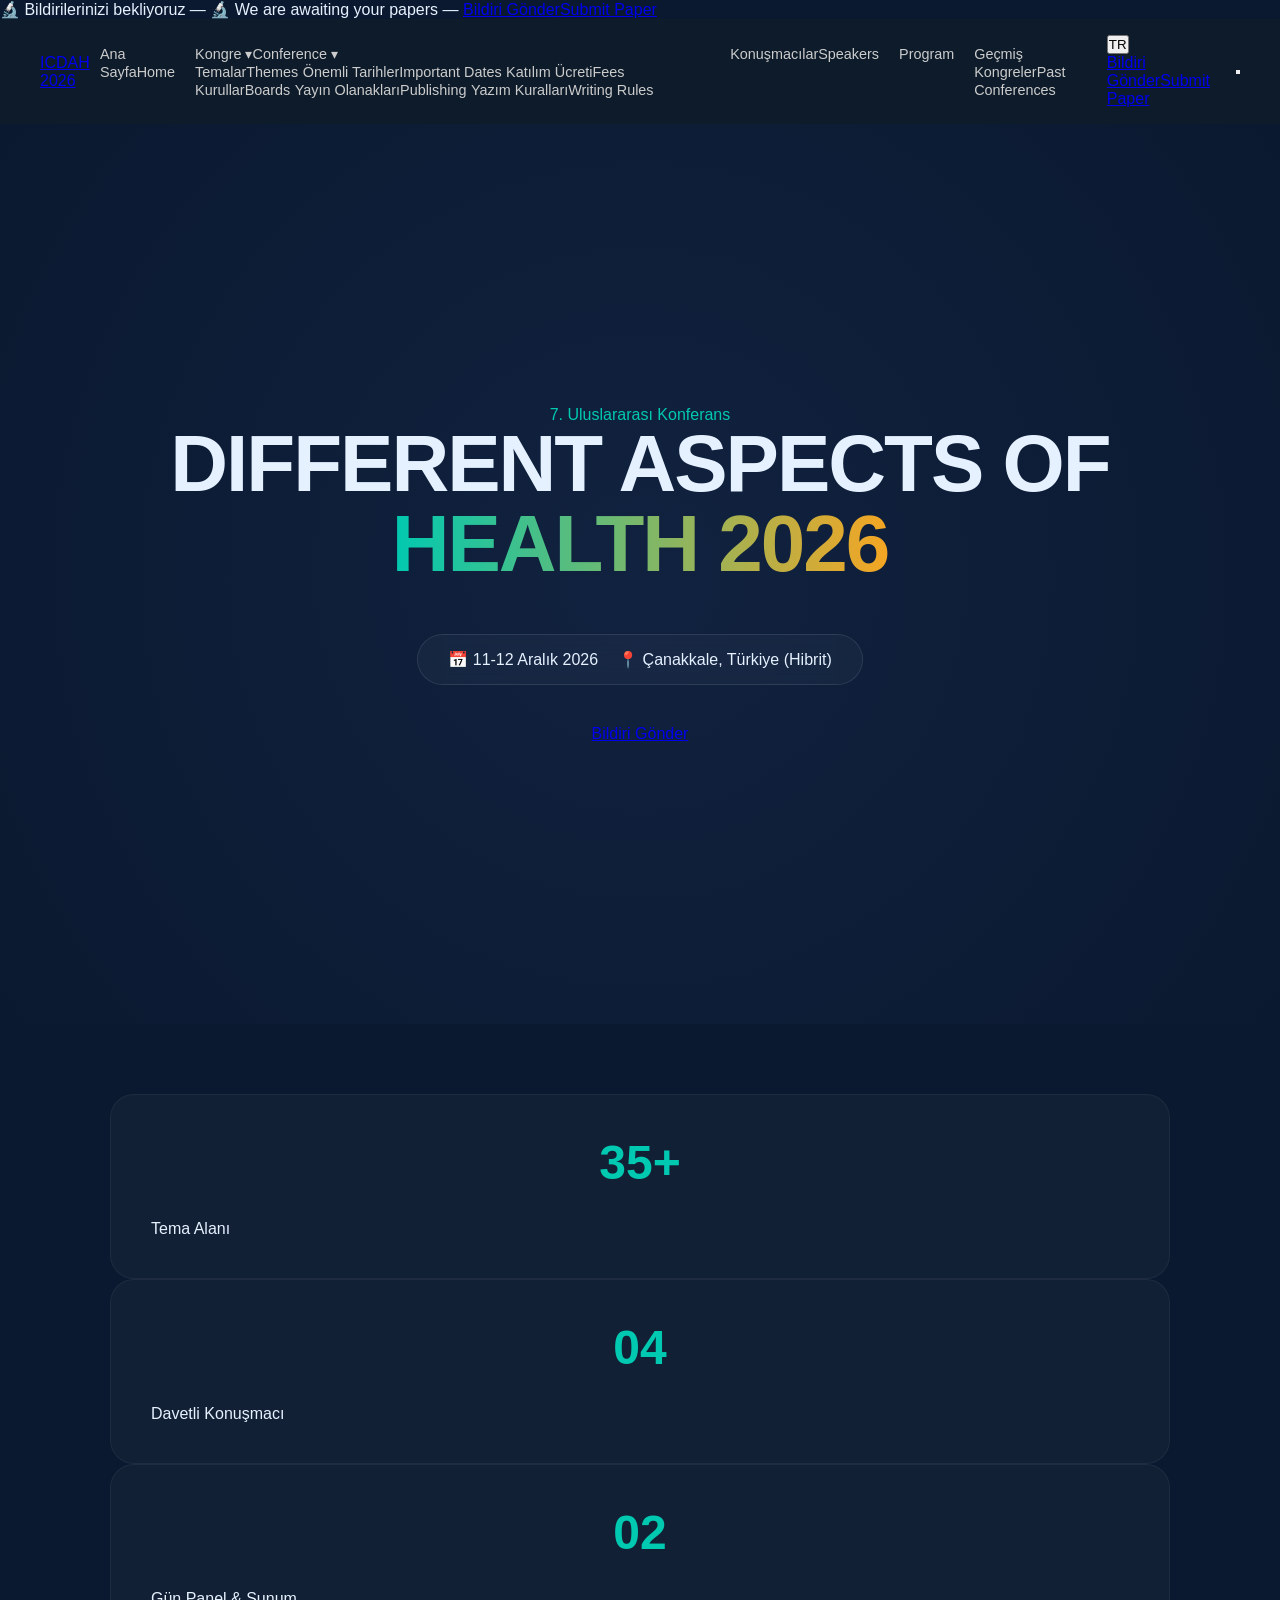
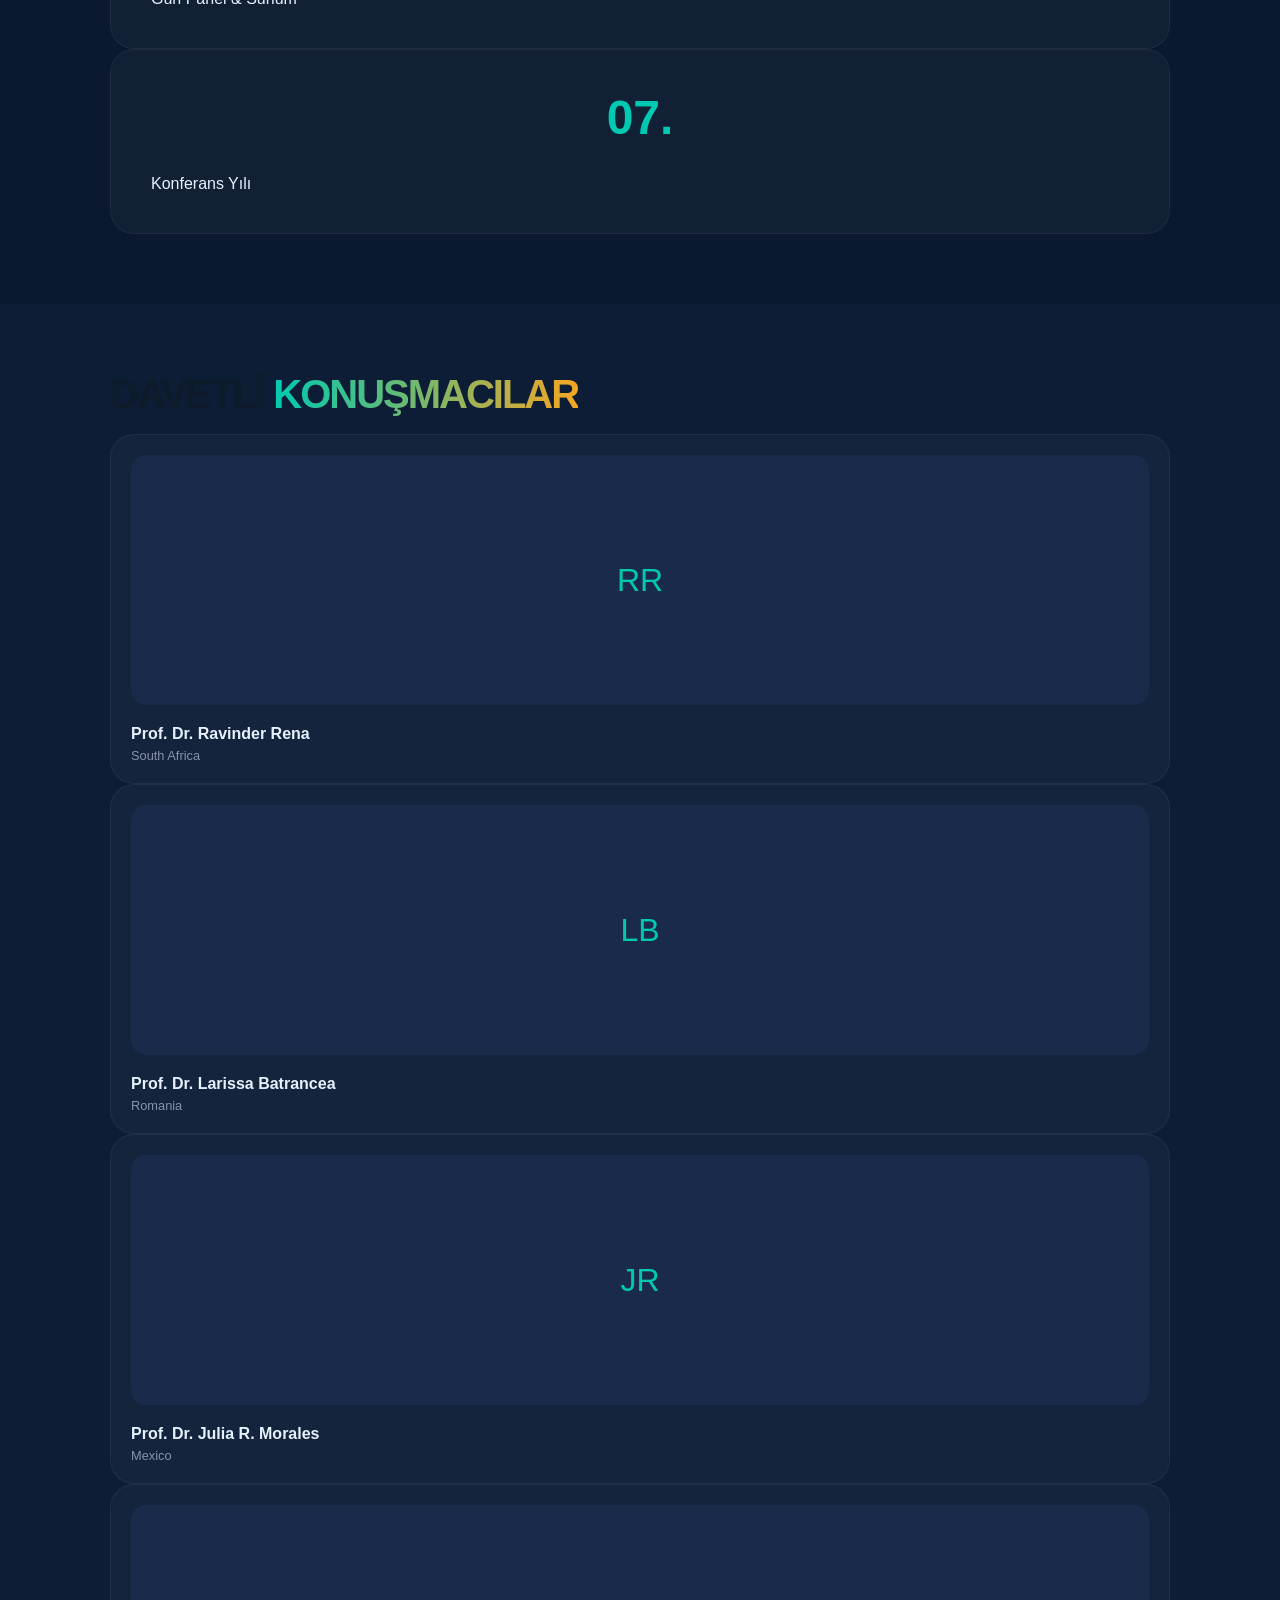
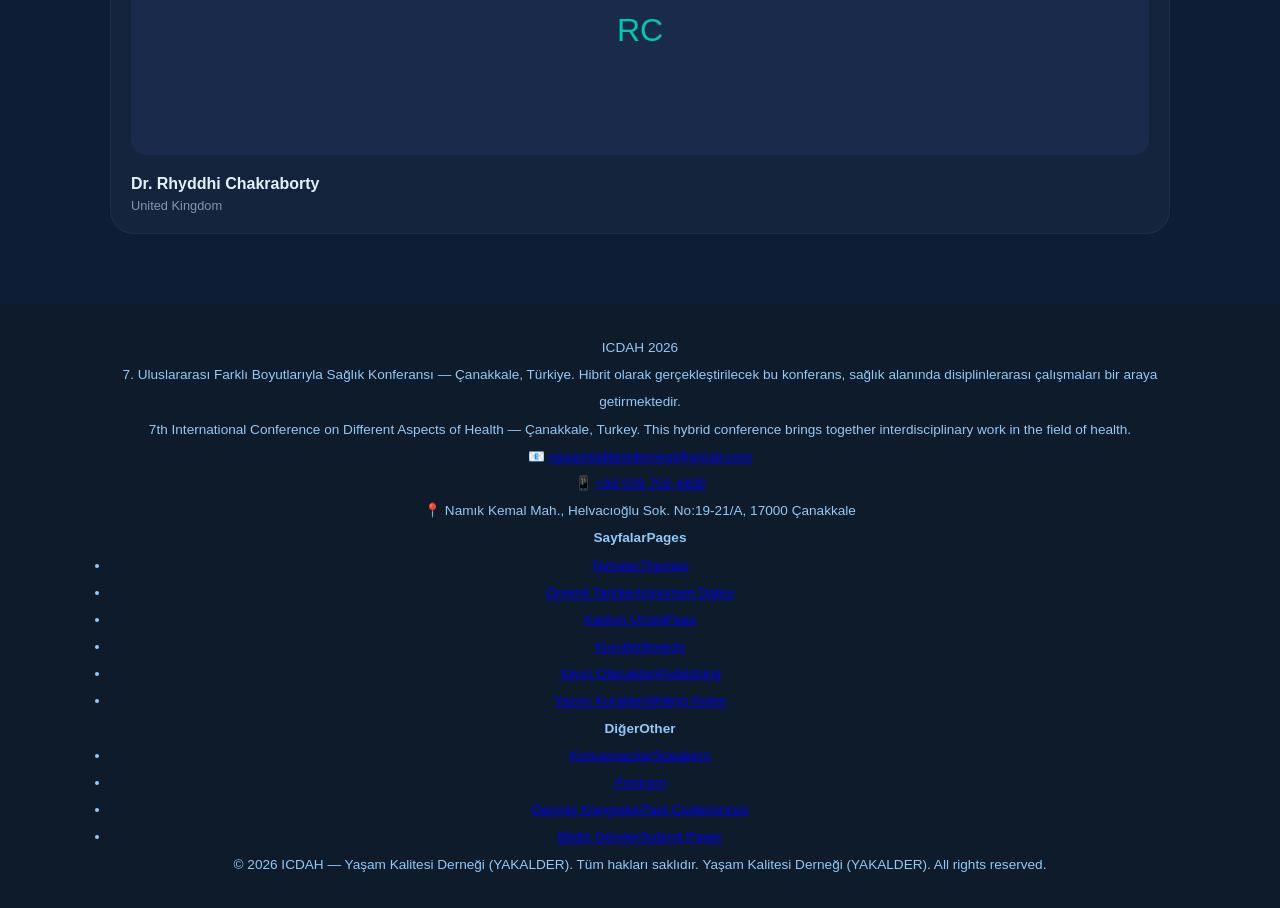
==== index.html @ d2abd329 "Update index.html" ====
<!DOCTYPE html>
<html lang="tr">
<head>
  <meta charset="UTF-8">
  <meta name="viewport" content="width=device-width, initial-scale=1.0">
  <title>ICDAH 2026 — 7. Uluslararası Farklı Boyutlarıyla Sağlık Konferansı</title>
  
  <link rel="stylesheet" href="css/style.css">
  
  <style>
    /* ICED26 Temasından Esinlenen Özel Stillendirme */
    :root {
      --iced-navy: #0a192f;
      --iced-accent: #00c9b1;
      --iced-glass: rgba(255, 255, 255, 0.03);
    }

    body {
      background-color: var(--iced-navy);
      color: #e6f1ff;
      font-family: 'Syne', sans-serif;
    }

    /* Hero Bölümü: ICED26 Tarzı Büyük Başlıklar */
    .hero-iced {
      height: 100vh;
      display: flex;
      align-items: center;
      justify-content: center;
      background: radial-gradient(circle at 50% 50%, #112240 0%, #0a192f 100%);
      position: relative;
      overflow: hidden;
    }

    .hero-iced::after {
      content: '';
      position: absolute;
      width: 200%;
      height: 200%;
      background: url('https://www.transparenttextures.com/patterns/carbon-fibre.png');
      opacity: 0.05;
    }

    .hero-content {
      z-index: 10;
      text-align: center;
      max-width: 1000px;
      padding: 0 20px;
    }

    .main-title {
      font-size: clamp(2.5rem, 8vw, 5rem);
      font-weight: 800;
      line-height: 1;
      text-transform: uppercase;
      margin-bottom: 20px;
      letter-spacing: -2px;
    }

    .highlight-text {
      background: linear-gradient(90deg, #00c9b1, #f5a623);
      -webkit-background-clip: text;
      -webkit-text-fill-color: transparent;
    }

    /* Tarih ve Yer Kartı */
    .info-strip {
      display: inline-flex;
      background: var(--iced-glass);
      backdrop-filter: blur(10px);
      border: 1px solid rgba(255,255,255,0.1);
      padding: 15px 30px;
      border-radius: 100px;
      gap: 20px;
      margin-top: 30px;
    }

    /* Dil Seçenekleri için Görünürlük Kontrolü */
    [data-lang] { display: none; }
    html[lang="tr"] [data-lang="tr"] { display: block; }
    html[lang="en"] [data-lang="en"] { display: block; }
    html[lang="tr"] span[data-lang="tr"] { display: inline; }
    html[lang="en"] span[data-lang="en"] { display: inline; }

    /* Kartlar: ICED26 Modern Grid */
    .feature-card {
      background: var(--iced-glass);
      border: 1px solid rgba(255,255,255,0.05);
      padding: 40px;
      border-radius: 24px;
      transition: all 0.3s ease;
    }

    .feature-card:hover {
      background: rgba(255,255,255,0.07);
      transform: translateY(-5px);
      border-color: var(--iced-accent);
    }
  </style>
</head>
<body lang="tr">

<div id="navbar-placeholder"></div>

<section class="hero-iced">
  <div class="hero-content animate-on-scroll">
    <div class="slide-badge" style="color: var(--iced-accent); border-color: var(--iced-accent);">
      <span data-lang="tr">7. Uluslararası Konferans</span>
      <span data-lang="en">7th International Conference</span>
    </div>
    
    <h1 class="main-title">
      <span data-lang="tr">DIFFERENT ASPECTS OF <br><span class="highlight-text">HEALTH 2026</span></span>
      <span data-lang="en">DIFFERENT ASPECTS OF <br><span class="highlight-text">HEALTH 2026</span></span>
    </h1>

    <div class="info-strip">
      <div class="info-item">📅 <span data-lang="tr">11-12 Aralık 2026</span><span data-lang="en">11-12 Dec 2026</span></div>
      <div class="info-item">📍 <span data-lang="tr">Çanakkale, Türkiye (Hibrit)</span><span data-lang="en">Çanakkale, Turkey (Hybrid)</span></div>
    </div>

    <div class="hero-btns" style="margin-top: 40px;">
      <a href="https://holivent.com/icdah2026" class="btn-primary" style="padding: 18px 45px; border-radius: 10px;">
        <span data-lang="tr">Bildiri Gönder</span><span data-lang="en">Submit Abstract</span>
      </a>
    </div>
  </div>
</section>

<section class="section">
  <div class="container grid-4 gap-20">
    <div class="feature-card text-center">
      <h2 style="color: var(--iced-accent); font-size: 3rem;">35+</h2>
      <p data-lang="tr">Tema Alanı</p><p data-lang="en">Theme Areas</p>
    </div>
    <div class="feature-card text-center">
      <h2 style="color: var(--iced-accent); font-size: 3rem;">04</h2>
      <p data-lang="tr">Davetli Konuşmacı</p><p data-lang="en">Keynote Speakers</p>
    </div>
    <div class="feature-card text-center">
      <h2 style="color: var(--iced-accent); font-size: 3rem;">02</h2>
      <p data-lang="tr">Gün Panel & Sunum</p><p data-lang="en">Days of Sessions</p>
    </div>
    <div class="feature-card text-center">
      <h2 style="color: var(--iced-accent); font-size: 3rem;">07.</h2>
      <p data-lang="tr">Konferans Yılı</p><p data-lang="en">Edition</p>
    </div>
  </div>
</section>

<section class="section" style="background: #0d1d36;">
  <div class="container">
    <div class="section-header">
      <h2 class="main-title" style="font-size: 2.5rem; text-align: left;">
        <span data-lang="tr">DAVETLİ <span class="highlight-text">KONUŞMACILAR</span></span>
        <span data-lang="en">KEYNOTE <span class="highlight-text">SPEAKERS</span></span>
      </h2>
    </div>
    
    <div class="grid-4 gap-24 mt-32">
      <div class="feature-card" style="padding: 20px; text-align: left;">
        <div style="width: 100%; height: 250px; background: #1a2a4a; border-radius: 15px; margin-bottom: 20px; display: flex; align-items: center; justify-content: center; font-size: 2rem; color: var(--iced-accent);">RR</div>
        <h4 style="margin-bottom: 5px;">Prof. Dr. Ravinder Rena</h4>
        <p style="font-size: 0.8rem; color: #8892b0;">South Africa</p>
      </div>
      <div class="feature-card" style="padding: 20px; text-align: left;">
        <div style="width: 100%; height: 250px; background: #1a2a4a; border-radius: 15px; margin-bottom: 20px; display: flex; align-items: center; justify-content: center; font-size: 2rem; color: var(--iced-accent);">LB</div>
        <h4 style="margin-bottom: 5px;">Prof. Dr. Larissa Batrancea</h4>
        <p style="font-size: 0.8rem; color: #8892b0;">Romania</p>
      </div>
      <div class="feature-card" style="padding: 20px; text-align: left;">
        <div style="width: 100%; height: 250px; background: #1a2a4a; border-radius: 15px; margin-bottom: 20px; display: flex; align-items: center; justify-content: center; font-size: 2rem; color: var(--iced-accent);">JR</div>
        <h4 style="margin-bottom: 5px;">Prof. Dr. Julia R. Morales</h4>
        <p style="font-size: 0.8rem; color: #8892b0;">Mexico</p>
      </div>
      <div class="feature-card" style="padding: 20px; text-align: left;">
        <div style="width: 100%; height: 250px; background: #1a2a4a; border-radius: 15px; margin-bottom: 20px; display: flex; align-items: center; justify-content: center; font-size: 2rem; color: var(--iced-accent);">RC</div>
        <h4 style="margin-bottom: 5px;">Dr. Rhyddhi Chakraborty</h4>
        <p style="font-size: 0.8rem; color: #8892b0;">United Kingdom</p>
      </div>
    </div>
  </div>
</section>

<div id="footer-placeholder"></div>

<script src="js/layout.js"></script>
<script src="js/main.js"></script>
<script>
  // Dil yönetimi için basit tetikleyici
  document.querySelectorAll('.lang-toggle button').forEach(btn => {
    btn.addEventListener('click', () => {
      document.body.setAttribute('lang', btn.getAttribute('data-lang'));
    });
  });
</script>

</body>
</html>
---- css/style.css ----
* { margin: 0; padding: 0; box-sizing: border-box; }
body { font-family: 'Segoe UI', sans-serif; color: #1a1a2e; }

/* NAVBAR */
.navbar {
  display: flex; align-items: center; justify-content: space-between;
  padding: 16px 40px; background: #0d1b2a; position: sticky; top: 0; z-index: 100;
}
.logo { color: #fff; font-size: 1.4rem; font-weight: 700; }
.logo span { color: #4fc3f7; }
.nav-links { list-style: none; display: flex; gap: 20px; }
.nav-links a { color: #ccc; text-decoration: none; font-size: 0.9rem; }
.nav-links a:hover { color: #4fc3f7; }
.btn-submit {
  background: #4fc3f7; color: #0d1b2a; padding: 8px 18px;
  border-radius: 20px; text-decoration: none; font-weight: 600; font-size: 0.85rem;
}

/* HERO */
.hero {
  background: linear-gradient(135deg, #0d1b2a 0%, #1a3a5c 50%, #0d4a6e 100%);
  color: white; padding: 100px 40px; text-align: center;
}
.badge {
  display: inline-block; background: rgba(79,195,247,0.2);
  border: 1px solid #4fc3f7; color: #4fc3f7;
  padding: 6px 16px; border-radius: 20px; font-size: 0.85rem; margin-bottom: 20px;
}
.hero h1 { font-size: 2.5rem; margin-bottom: 10px; line-height: 1.3; }
.hero h1 span { color: #4fc3f7; }
.hero h2 { font-size: 1.2rem; color: #90caf9; margin-bottom: 20px; font-weight: 400; }
.hero .date { color: #b0bec5; margin-bottom: 30px; }
.btn-hero {
  background: #4fc3f7; color: #0d1b2a; padding: 14px 32px;
  border-radius: 30px; text-decoration: none; font-weight: 700; font-size: 1rem;
}
.btn-hero:hover { background: #81d4fa; }

/* SECTIONS */
.container { max-width: 1100px; margin: 0 auto; padding: 0 20px; }
section { padding: 70px 40px; }
section h2 { font-size: 1.8rem; margin-bottom: 30px; text-align: center; color: #0d1b2a; }

.about { background: #f5f9ff; }
.about p { max-width: 800px; margin: 0 auto; line-height: 1.8; color: #444; text-align: center; }

/* TARİHLER */
.dates { background: #fff; }
.dates-grid { display: grid; grid-template-columns: repeat(auto-fit, minmax(200px, 1fr)); gap: 20px; }
.date-card {
  background: linear-gradient(135deg, #0d1b2a, #1a3a5c);
  color: white; padding: 30px 20px; border-radius: 12px; text-align: center;
}
.date-card .icon { font-size: 2rem; }
.date-card p { font-size: 0.85rem; color: #90caf9; margin: 10px 0 5px; }
.date-card strong { font-size: 1.1rem; }

/* KONUŞMACILAR */
.speakers { background: #f0f7ff; }
.speakers-grid { display: grid; grid-template-columns: repeat(auto-fit, minmax(220px, 1fr)); gap: 24px; }
.speaker-card {
  background: white; padding: 30px 20px; border-radius: 12px;
  text-align: center; box-shadow: 0 4px 16px rgba(0,0,0,0.08);
}
.speaker-avatar {
  width: 70px; height: 70px; border-radius: 50%;
  background: linear-gradient(135deg, #1a3a5c, #4fc3f7);
  color: white; font-size: 1.3rem; font-weight: 700;
  display: flex; align-items: center; justify-content: center; margin: 0 auto 16px;
}
.speaker-card h3 { font-size: 1rem; color: #0d1b2a; margin-bottom: 8px; }
.speaker-card p { font-size: 0.8rem; color: #666; }

/* FOOTER */
footer {
  background: #0d1b2a; color: #90caf9; text-align: center;
  padding: 30px 20px; font-size: 0.85rem; line-height: 2;
}
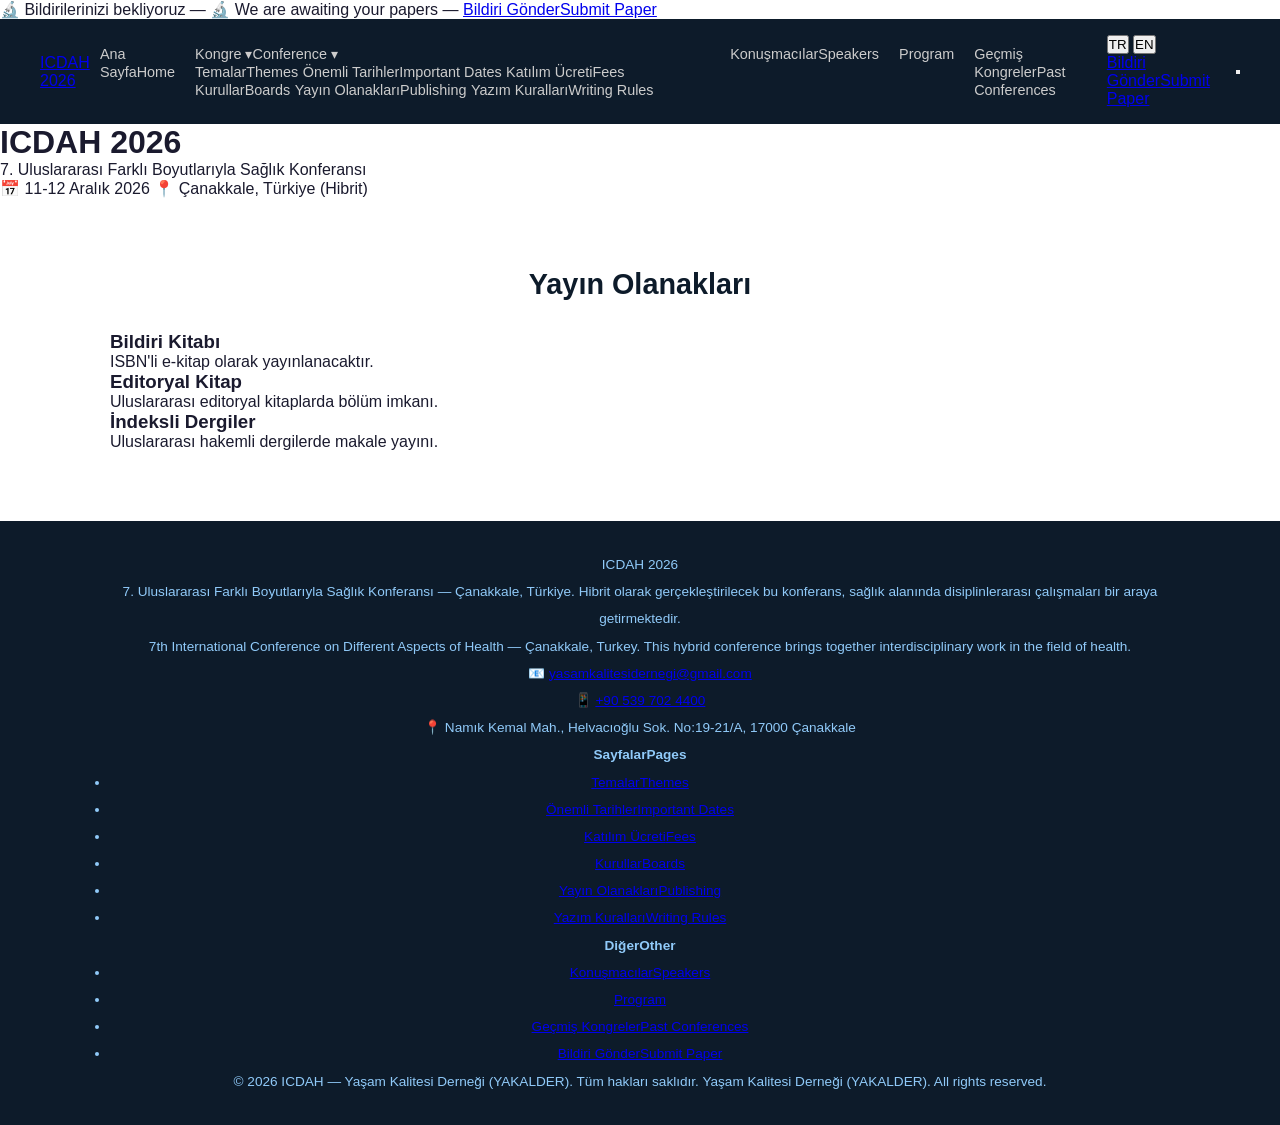
==== commit ed71cd8a: "Update index.html" ====
--- a/index.html
+++ b/index.html
@@ -1,199 +1,44 @@
 <!DOCTYPE html>
 <html lang="tr">
 <head>
-  <meta charset="UTF-8">
-  <meta name="viewport" content="width=device-width, initial-scale=1.0">
-  <title>ICDAH 2026 — 7. Uluslararası Farklı Boyutlarıyla Sağlık Konferansı</title>
-  
-  <link rel="stylesheet" href="css/style.css">
-  
-  <style>
-    /* ICED26 Temasından Esinlenen Özel Stillendirme */
-    :root {
-      --iced-navy: #0a192f;
-      --iced-accent: #00c9b1;
-      --iced-glass: rgba(255, 255, 255, 0.03);
-    }
+    <meta charset="UTF-8">
+    <title>ICDAH 2026 — Uluslararası Farklı Boyutlarıyla Sağlık Konferansı</title>
+    <link rel="stylesheet" href="css/style.css">
+</head>
+<body>
+    <div id="navbar-placeholder"></div>
 
-    body {
-      background-color: var(--iced-navy);
-      color: #e6f1ff;
-      font-family: 'Syne', sans-serif;
-    }
+    <header class="page-hero">
+        <h1>ICDAH 2026</h1>
+        <p class="sub">7. Uluslararası Farklı Boyutlarıyla Sağlık Konferansı</p>
+        <div class="info-strip">
+            <span>📅 11-12 Aralık 2026</span>
+            <span>📍 Çanakkale, Türkiye (Hibrit)</span>
+        </div>
+    </header>
 
-    /* Hero Bölümü: ICED26 Tarzı Büyük Başlıklar */
-    .hero-iced {
-      height: 100vh;
-      display: flex;
-      align-items: center;
-      justify-content: center;
-      background: radial-gradient(circle at 50% 50%, #112240 0%, #0a192f 100%);
-      position: relative;
-      overflow: hidden;
-    }
+    <section class="section">
+        <div class="container">
+            <h2>Yayın Olanakları</h2>
+            <div class="pub-grid">
+                <div class="pub-card">
+                    <h3>Bildiri Kitabı</h3>
+                    <p>ISBN'li e-kitap olarak yayınlanacaktır.</p>
+                </div>
+                <div class="pub-card">
+                    <h3>Editoryal Kitap</h3>
+                    <p>Uluslararası editoryal kitaplarda bölüm imkanı.</p>
+                </div>
+                <div class="pub-card">
+                    <h3>İndeksli Dergiler</h3>
+                    <p>Uluslararası hakemli dergilerde makale yayını.</p>
+                </div>
+            </div>
+        </div>
+    </section>
 
-    .hero-iced::after {
-      content: '';
-      position: absolute;
-      width: 200%;
-      height: 200%;
-      background: url('https://www.transparenttextures.com/patterns/carbon-fibre.png');
-      opacity: 0.05;
-    }
-
-    .hero-content {
-      z-index: 10;
-      text-align: center;
-      max-width: 1000px;
-      padding: 0 20px;
-    }
-
-    .main-title {
-      font-size: clamp(2.5rem, 8vw, 5rem);
-      font-weight: 800;
-      line-height: 1;
-      text-transform: uppercase;
-      margin-bottom: 20px;
-      letter-spacing: -2px;
-    }
-
-    .highlight-text {
-      background: linear-gradient(90deg, #00c9b1, #f5a623);
-      -webkit-background-clip: text;
-      -webkit-text-fill-color: transparent;
-    }
-
-    /* Tarih ve Yer Kartı */
-    .info-strip {
-      display: inline-flex;
-      background: var(--iced-glass);
-      backdrop-filter: blur(10px);
-      border: 1px solid rgba(255,255,255,0.1);
-      padding: 15px 30px;
-      border-radius: 100px;
-      gap: 20px;
-      margin-top: 30px;
-    }
-
-    /* Dil Seçenekleri için Görünürlük Kontrolü */
-    [data-lang] { display: none; }
-    html[lang="tr"] [data-lang="tr"] { display: block; }
-    html[lang="en"] [data-lang="en"] { display: block; }
-    html[lang="tr"] span[data-lang="tr"] { display: inline; }
-    html[lang="en"] span[data-lang="en"] { display: inline; }
-
-    /* Kartlar: ICED26 Modern Grid */
-    .feature-card {
-      background: var(--iced-glass);
-      border: 1px solid rgba(255,255,255,0.05);
-      padding: 40px;
-      border-radius: 24px;
-      transition: all 0.3s ease;
-    }
-
-    .feature-card:hover {
-      background: rgba(255,255,255,0.07);
-      transform: translateY(-5px);
-      border-color: var(--iced-accent);
-    }
-  </style>
-</head>
-<body lang="tr">
-
-<div id="navbar-placeholder"></div>
-
-<section class="hero-iced">
-  <div class="hero-content animate-on-scroll">
-    <div class="slide-badge" style="color: var(--iced-accent); border-color: var(--iced-accent);">
-      <span data-lang="tr">7. Uluslararası Konferans</span>
-      <span data-lang="en">7th International Conference</span>
-    </div>
-    
-    <h1 class="main-title">
-      <span data-lang="tr">DIFFERENT ASPECTS OF <br><span class="highlight-text">HEALTH 2026</span></span>
-      <span data-lang="en">DIFFERENT ASPECTS OF <br><span class="highlight-text">HEALTH 2026</span></span>
-    </h1>
-
-    <div class="info-strip">
-      <div class="info-item">📅 <span data-lang="tr">11-12 Aralık 2026</span><span data-lang="en">11-12 Dec 2026</span></div>
-      <div class="info-item">📍 <span data-lang="tr">Çanakkale, Türkiye (Hibrit)</span><span data-lang="en">Çanakkale, Turkey (Hybrid)</span></div>
-    </div>
-
-    <div class="hero-btns" style="margin-top: 40px;">
-      <a href="https://holivent.com/icdah2026" class="btn-primary" style="padding: 18px 45px; border-radius: 10px;">
-        <span data-lang="tr">Bildiri Gönder</span><span data-lang="en">Submit Abstract</span>
-      </a>
-    </div>
-  </div>
-</section>
-
-<section class="section">
-  <div class="container grid-4 gap-20">
-    <div class="feature-card text-center">
-      <h2 style="color: var(--iced-accent); font-size: 3rem;">35+</h2>
-      <p data-lang="tr">Tema Alanı</p><p data-lang="en">Theme Areas</p>
-    </div>
-    <div class="feature-card text-center">
-      <h2 style="color: var(--iced-accent); font-size: 3rem;">04</h2>
-      <p data-lang="tr">Davetli Konuşmacı</p><p data-lang="en">Keynote Speakers</p>
-    </div>
-    <div class="feature-card text-center">
-      <h2 style="color: var(--iced-accent); font-size: 3rem;">02</h2>
-      <p data-lang="tr">Gün Panel & Sunum</p><p data-lang="en">Days of Sessions</p>
-    </div>
-    <div class="feature-card text-center">
-      <h2 style="color: var(--iced-accent); font-size: 3rem;">07.</h2>
-      <p data-lang="tr">Konferans Yılı</p><p data-lang="en">Edition</p>
-    </div>
-  </div>
-</section>
-
-<section class="section" style="background: #0d1d36;">
-  <div class="container">
-    <div class="section-header">
-      <h2 class="main-title" style="font-size: 2.5rem; text-align: left;">
-        <span data-lang="tr">DAVETLİ <span class="highlight-text">KONUŞMACILAR</span></span>
-        <span data-lang="en">KEYNOTE <span class="highlight-text">SPEAKERS</span></span>
-      </h2>
-    </div>
-    
-    <div class="grid-4 gap-24 mt-32">
-      <div class="feature-card" style="padding: 20px; text-align: left;">
-        <div style="width: 100%; height: 250px; background: #1a2a4a; border-radius: 15px; margin-bottom: 20px; display: flex; align-items: center; justify-content: center; font-size: 2rem; color: var(--iced-accent);">RR</div>
-        <h4 style="margin-bottom: 5px;">Prof. Dr. Ravinder Rena</h4>
-        <p style="font-size: 0.8rem; color: #8892b0;">South Africa</p>
-      </div>
-      <div class="feature-card" style="padding: 20px; text-align: left;">
-        <div style="width: 100%; height: 250px; background: #1a2a4a; border-radius: 15px; margin-bottom: 20px; display: flex; align-items: center; justify-content: center; font-size: 2rem; color: var(--iced-accent);">LB</div>
-        <h4 style="margin-bottom: 5px;">Prof. Dr. Larissa Batrancea</h4>
-        <p style="font-size: 0.8rem; color: #8892b0;">Romania</p>
-      </div>
-      <div class="feature-card" style="padding: 20px; text-align: left;">
-        <div style="width: 100%; height: 250px; background: #1a2a4a; border-radius: 15px; margin-bottom: 20px; display: flex; align-items: center; justify-content: center; font-size: 2rem; color: var(--iced-accent);">JR</div>
-        <h4 style="margin-bottom: 5px;">Prof. Dr. Julia R. Morales</h4>
-        <p style="font-size: 0.8rem; color: #8892b0;">Mexico</p>
-      </div>
-      <div class="feature-card" style="padding: 20px; text-align: left;">
-        <div style="width: 100%; height: 250px; background: #1a2a4a; border-radius: 15px; margin-bottom: 20px; display: flex; align-items: center; justify-content: center; font-size: 2rem; color: var(--iced-accent);">RC</div>
-        <h4 style="margin-bottom: 5px;">Dr. Rhyddhi Chakraborty</h4>
-        <p style="font-size: 0.8rem; color: #8892b0;">United Kingdom</p>
-      </div>
-    </div>
-  </div>
-</section>
-
-<div id="footer-placeholder"></div>
-
-<script src="js/layout.js"></script>
-<script src="js/main.js"></script>
-<script>
-  // Dil yönetimi için basit tetikleyici
-  document.querySelectorAll('.lang-toggle button').forEach(btn => {
-    btn.addEventListener('click', () => {
-      document.body.setAttribute('lang', btn.getAttribute('data-lang'));
-    });
-  });
-</script>
-
+    <div id="footer-placeholder"></div>
+    <script src="js/layout.js"></script>
+    <script src="js/main.js"></script>
 </body>
 </html>
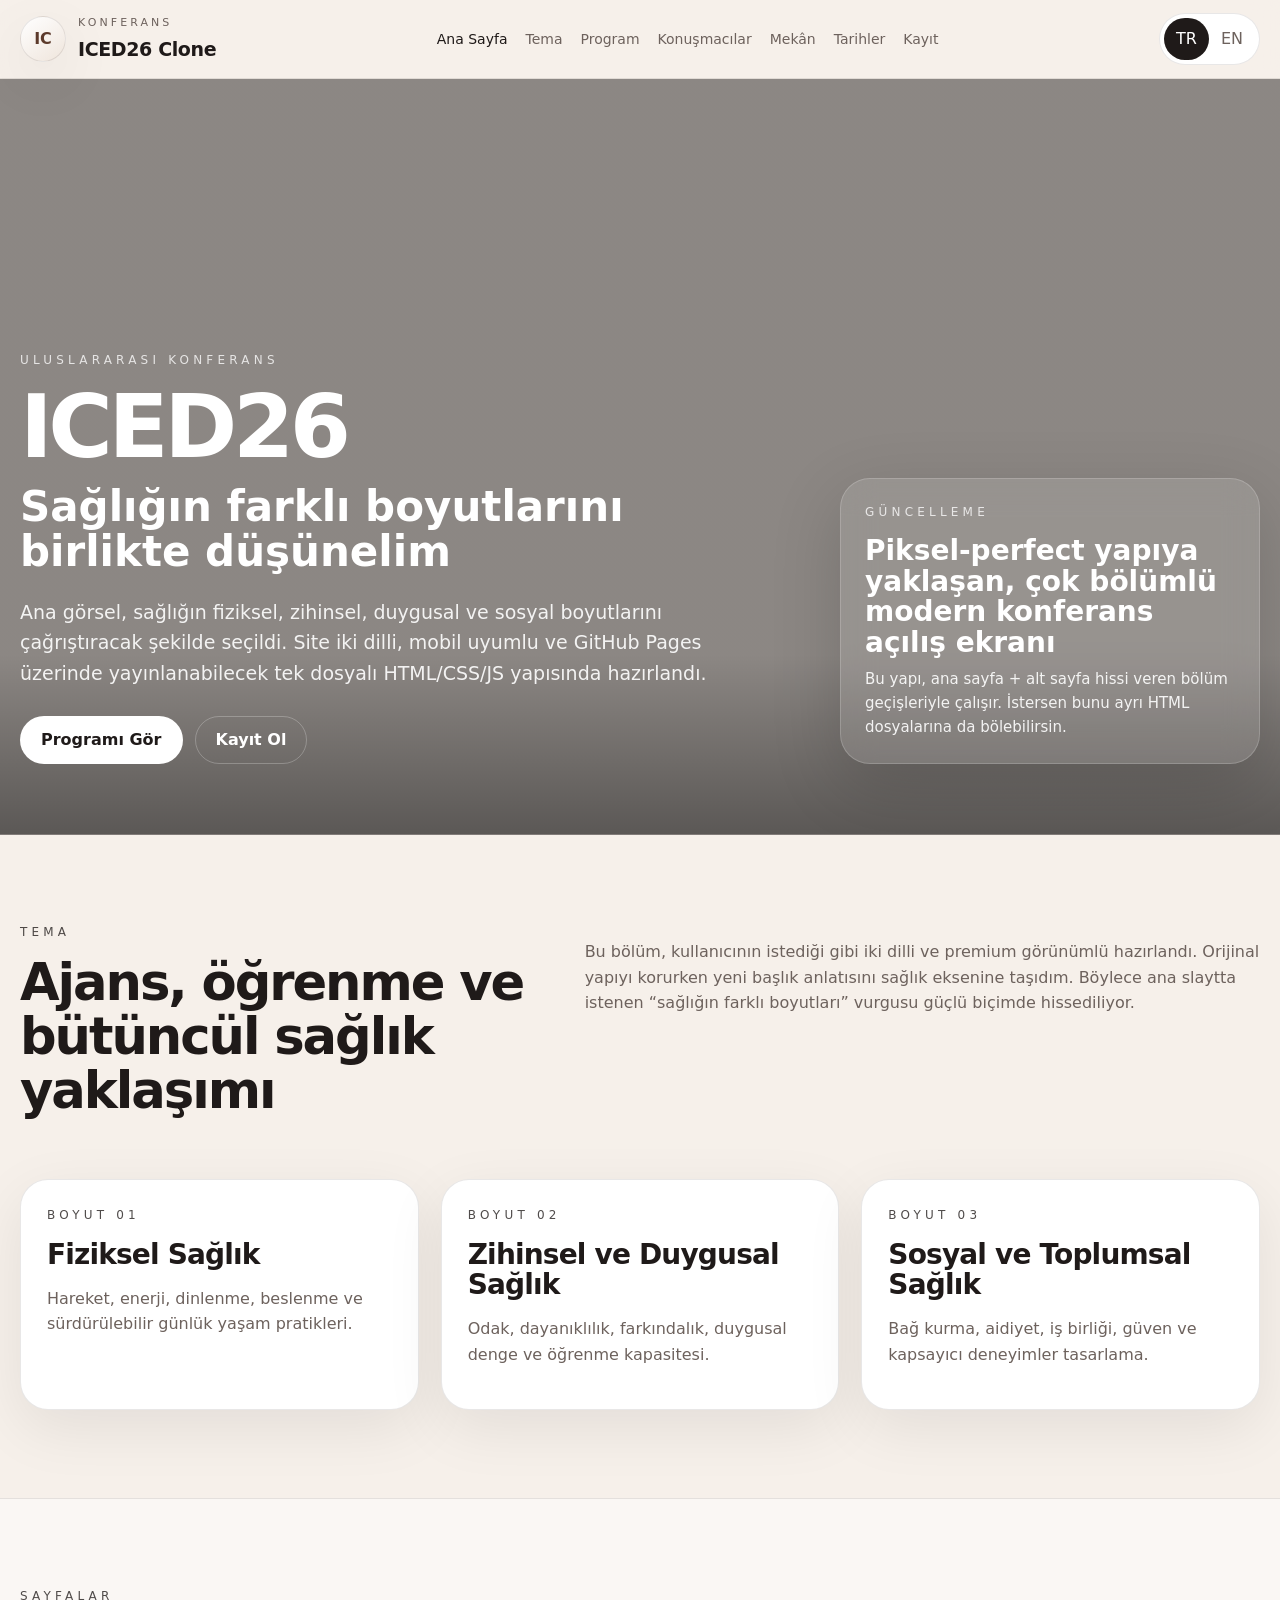
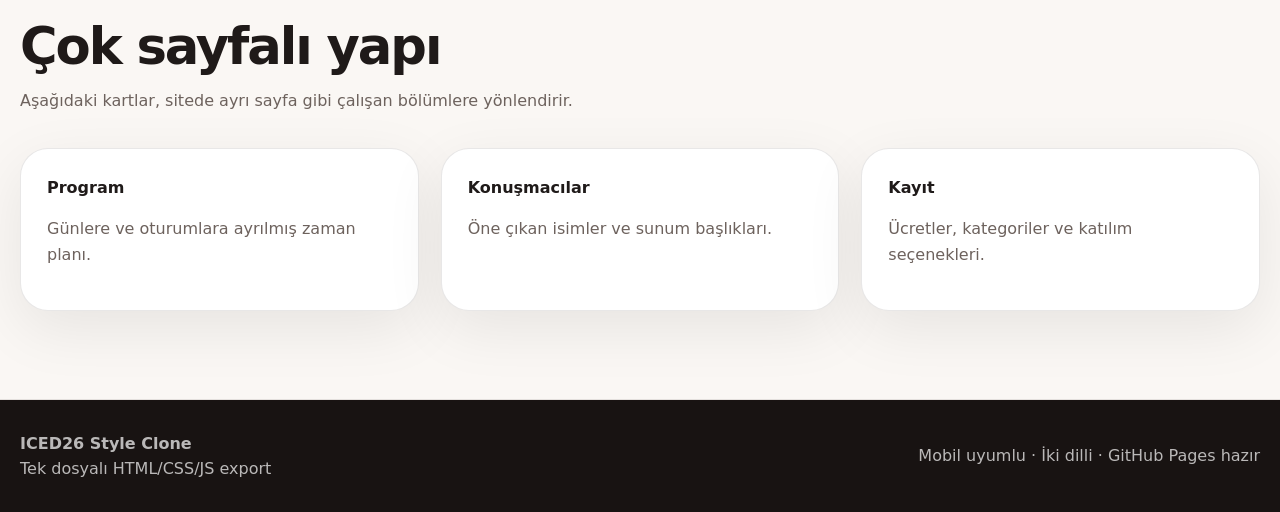
==== commit c72ed7bd: "Update index.html" ====
--- a/index.html
+++ b/index.html
@@ -1,44 +1,863 @@
 <!DOCTYPE html>
 <html lang="tr">
 <head>
-    <meta charset="UTF-8">
-    <title>ICDAH 2026 — Uluslararası Farklı Boyutlarıyla Sağlık Konferansı</title>
-    <link rel="stylesheet" href="css/style.css">
+  <meta charset="UTF-8" />
+  <meta name="viewport" content="width=device-width, initial-scale=1.0" />
+  <title>ICED26 Style Bilingual Conference Site</title>
+  <meta name="description" content="Türkçe / English, mobil uyumlu, çok sayfalı hissiyat veren konferans sitesi klonu." />
+  <style>
+    :root {
+      --bg: #f6f0ea;
+      --surface: #fffaf6;
+      --card: #ffffff;
+      --text: #1f1a19;
+      --muted: #6d625d;
+      --accent: #8a5a44;
+      --accent-dark: #5c3a2b;
+      --line: rgba(31, 26, 25, 0.1);
+      --hero-overlay: rgba(15, 11, 10, 0.46);
+      --shadow: 0 18px 60px rgba(0,0,0,.08);
+      --radius: 28px;
+      --max: 1240px;
+    }
+
+    * { box-sizing: border-box; }
+    html { scroll-behavior: smooth; }
+    body {
+      margin: 0;
+      font-family: Inter, ui-sans-serif, system-ui, -apple-system, BlinkMacSystemFont, "Segoe UI", sans-serif;
+      color: var(--text);
+      background: var(--bg);
+      line-height: 1.6;
+    }
+
+    img { max-width: 100%; display: block; }
+    a { color: inherit; text-decoration: none; }
+    button { font: inherit; }
+
+    .container {
+      width: min(var(--max), calc(100% - 32px));
+      margin: 0 auto;
+    }
+
+    .topbar {
+      position: sticky;
+      top: 0;
+      z-index: 1000;
+      backdrop-filter: blur(14px);
+      background: rgba(246, 240, 234, .88);
+      border-bottom: 1px solid var(--line);
+    }
+
+    .topbar-inner {
+      display: flex;
+      align-items: center;
+      justify-content: space-between;
+      gap: 20px;
+      min-height: 78px;
+    }
+
+    .brand {
+      display: flex;
+      align-items: center;
+      gap: 12px;
+      min-width: 0;
+    }
+
+    .brand-badge {
+      width: 46px;
+      height: 46px;
+      border-radius: 50%;
+      background: linear-gradient(145deg, #ffffff, #efe5dc);
+      border: 1px solid var(--line);
+      box-shadow: var(--shadow);
+      display: grid;
+      place-items: center;
+      font-weight: 800;
+      color: var(--accent-dark);
+    }
+
+    .brand-text small {
+      display: block;
+      font-size: 11px;
+      letter-spacing: .28em;
+      text-transform: uppercase;
+      color: var(--muted);
+      margin-bottom: 2px;
+    }
+
+    .brand-text strong {
+      display: block;
+      font-size: 19px;
+      letter-spacing: -.02em;
+    }
+
+    .desktop-nav {
+      display: flex;
+      align-items: center;
+      gap: 18px;
+      flex-wrap: wrap;
+      justify-content: flex-end;
+    }
+
+    .desktop-nav a {
+      font-size: 14px;
+      color: var(--muted);
+      transition: .2s ease;
+    }
+
+    .desktop-nav a:hover,
+    .desktop-nav a.active { color: var(--text); }
+
+    .topbar-actions {
+      display: flex;
+      align-items: center;
+      gap: 10px;
+    }
+
+    .lang-switch {
+      display: inline-flex;
+      border: 1px solid var(--line);
+      border-radius: 999px;
+      padding: 4px;
+      background: #fff;
+    }
+
+    .lang-switch button {
+      border: 0;
+      background: transparent;
+      border-radius: 999px;
+      padding: 8px 12px;
+      cursor: pointer;
+      color: var(--muted);
+    }
+
+    .lang-switch button.active {
+      background: var(--text);
+      color: #fff;
+    }
+
+    .menu-toggle {
+      display: none;
+      width: 44px;
+      height: 44px;
+      border-radius: 50%;
+      border: 1px solid var(--line);
+      background: #fff;
+      cursor: pointer;
+    }
+
+    .mobile-panel {
+      display: none;
+      border-top: 1px solid var(--line);
+      padding: 14px 0 18px;
+    }
+
+    .mobile-panel.open { display: block; }
+
+    .mobile-panel nav {
+      display: grid;
+      gap: 10px;
+    }
+
+    .mobile-panel a {
+      padding: 12px 14px;
+      border-radius: 16px;
+      background: rgba(255,255,255,.72);
+      border: 1px solid var(--line);
+      color: var(--muted);
+    }
+
+    .page { display: none; }
+    .page.active { display: block; }
+
+    .hero {
+      position: relative;
+      min-height: 84vh;
+      display: grid;
+      align-items: end;
+      overflow: hidden;
+      border-bottom: 1px solid var(--line);
+      background:
+        linear-gradient(var(--hero-overlay), var(--hero-overlay)),
+        url('https://images.unsplash.com/photo-1505751172876-fa1923c5c528?auto=format&fit=crop&w=1600&q=80') center/cover no-repeat;
+      color: #fff;
+    }
+
+    .hero::after {
+      content: "";
+      position: absolute;
+      inset: auto 0 0 0;
+      height: 180px;
+      background: linear-gradient(to top, rgba(0,0,0,.35), transparent);
+      pointer-events: none;
+    }
+
+    .hero-inner {
+      position: relative;
+      z-index: 1;
+      display: grid;
+      grid-template-columns: 1.2fr .8fr;
+      gap: 28px;
+      align-items: end;
+      padding: 84px 0 70px;
+    }
+
+    .eyebrow {
+      font-size: 12px;
+      text-transform: uppercase;
+      letter-spacing: .35em;
+      opacity: .78;
+      margin-bottom: 14px;
+    }
+
+    .hero h1 {
+      margin: 0;
+      font-size: clamp(44px, 9vw, 88px);
+      line-height: .95;
+      letter-spacing: -.05em;
+    }
+
+    .hero h2 {
+      margin: 16px 0 0;
+      font-size: clamp(24px, 4vw, 42px);
+      line-height: 1.08;
+      max-width: 880px;
+    }
+
+    .hero p {
+      max-width: 760px;
+      font-size: clamp(16px, 2vw, 19px);
+      opacity: .9;
+      margin-top: 22px;
+    }
+
+    .hero-cta {
+      display: flex;
+      flex-wrap: wrap;
+      gap: 12px;
+      margin-top: 28px;
+    }
+
+    .btn {
+      display: inline-flex;
+      align-items: center;
+      justify-content: center;
+      min-height: 48px;
+      padding: 0 20px;
+      border-radius: 999px;
+      border: 1px solid transparent;
+      cursor: pointer;
+      transition: .2s ease;
+      font-weight: 600;
+    }
+
+    .btn-primary {
+      background: #fff;
+      color: var(--text);
+    }
+
+    .btn-primary:hover { transform: translateY(-1px); }
+
+    .btn-secondary {
+      background: transparent;
+      color: #fff;
+      border-color: rgba(255,255,255,.24);
+    }
+
+    .btn-secondary:hover { background: rgba(255,255,255,.08); }
+
+    .hero-card {
+      justify-self: end;
+      width: min(100%, 420px);
+      border-radius: 30px;
+      background: rgba(255,255,255,.1);
+      border: 1px solid rgba(255,255,255,.18);
+      box-shadow: 0 20px 70px rgba(0,0,0,.16);
+      padding: 24px;
+      backdrop-filter: blur(16px);
+    }
+
+    .hero-card h3 {
+      margin: 10px 0 8px;
+      font-size: 28px;
+      line-height: 1.1;
+    }
+
+    .hero-card p { margin: 0; font-size: 15px; }
+
+    .section {
+      padding: 88px 0;
+    }
+
+    .section.alt {
+      background: rgba(255,255,255,.5);
+      border-top: 1px solid var(--line);
+      border-bottom: 1px solid var(--line);
+    }
+
+    .section-head {
+      max-width: 880px;
+      margin-bottom: 34px;
+    }
+
+    .section-head h3 {
+      margin: 8px 0 0;
+      font-size: clamp(32px, 4vw, 52px);
+      line-height: 1.05;
+      letter-spacing: -.04em;
+    }
+
+    .section-head p {
+      color: var(--muted);
+      margin-top: 14px;
+      font-size: 16px;
+    }
+
+    .grid-2 {
+      display: grid;
+      grid-template-columns: .88fr 1.12fr;
+      gap: 34px;
+    }
+
+    .cards-3 {
+      display: grid;
+      grid-template-columns: repeat(3, 1fr);
+      gap: 22px;
+      margin-top: 28px;
+    }
+
+    .card {
+      background: var(--card);
+      border: 1px solid var(--line);
+      border-radius: var(--radius);
+      padding: 26px;
+      box-shadow: var(--shadow);
+    }
+
+    .card h4 {
+      margin: 8px 0 8px;
+      font-size: 28px;
+      line-height: 1.08;
+      letter-spacing: -.03em;
+    }
+
+    .card p,
+    .card li,
+    .muted {
+      color: var(--muted);
+    }
+
+    .list {
+      padding: 0;
+      list-style: none;
+      display: grid;
+      gap: 12px;
+      margin: 18px 0 0;
+    }
+
+    .list li {
+      display: grid;
+      grid-template-columns: 10px 1fr;
+      gap: 12px;
+      align-items: start;
+      font-size: 15px;
+    }
+
+    .dot {
+      width: 7px;
+      height: 7px;
+      border-radius: 50%;
+      background: var(--accent);
+      margin-top: 10px;
+    }
+
+    .schedule {
+      display: grid;
+      gap: 18px;
+      grid-template-columns: repeat(2, 1fr);
+    }
+
+    .speaker-grid {
+      display: grid;
+      grid-template-columns: repeat(3, 1fr);
+      gap: 22px;
+    }
+
+    .speaker-card {
+      overflow: hidden;
+      padding: 0;
+    }
+
+    .speaker-card img {
+      width: 100%;
+      aspect-ratio: 1 / 1.05;
+      object-fit: cover;
+      background: #ece4dc;
+    }
+
+    .speaker-body { padding: 22px; }
+
+    .table-wrap {
+      overflow: hidden;
+      border-radius: 28px;
+      border: 1px solid var(--line);
+      background: #fff;
+      box-shadow: var(--shadow);
+    }
+
+    table {
+      width: 100%;
+      border-collapse: collapse;
+    }
+
+    th, td {
+      padding: 18px 20px;
+      text-align: left;
+      border-bottom: 1px solid var(--line);
+      vertical-align: top;
+    }
+
+    th {
+      background: rgba(31, 26, 25, .04);
+      font-size: 13px;
+      text-transform: uppercase;
+      letter-spacing: .15em;
+      color: var(--muted);
+    }
+
+    tr:last-child td { border-bottom: 0; }
+
+    .pricing {
+      background: #201a19;
+      color: #fff;
+      border-radius: 32px;
+      padding: 28px;
+      box-shadow: var(--shadow);
+    }
+
+    .pricing .table-wrap {
+      background: transparent;
+      border-color: rgba(255,255,255,.12);
+      box-shadow: none;
+    }
+
+    .pricing th, .pricing td { border-color: rgba(255,255,255,.1); }
+    .pricing th { background: rgba(255,255,255,.06); color: rgba(255,255,255,.68); }
+    .pricing td { color: rgba(255,255,255,.88); }
+
+    .page-links {
+      display: grid;
+      grid-template-columns: repeat(3, 1fr);
+      gap: 22px;
+    }
+
+    .page-link {
+      padding: 26px;
+      border-radius: 28px;
+      background: #fff;
+      border: 1px solid var(--line);
+      box-shadow: var(--shadow);
+      transition: .2s ease;
+    }
+
+    .page-link:hover { transform: translateY(-3px); }
+
+    .footer {
+      border-top: 1px solid var(--line);
+      background: #181312;
+      color: rgba(255,255,255,.7);
+      padding: 30px 0;
+    }
+
+    .footer-inner {
+      display: flex;
+      align-items: center;
+      justify-content: space-between;
+      gap: 18px;
+      flex-wrap: wrap;
+    }
+
+    [data-lang] { display: none; }
+    html.lang-tr [data-lang="tr"] { display: block; }
+    html.lang-en [data-lang="en"] { display: block; }
+    html.lang-tr [data-lang-inline="tr"],
+    html.lang-en [data-lang-inline="en"] { display: inline; }
+    html.lang-tr [data-lang-inline="en"],
+    html.lang-en [data-lang-inline="tr"] { display: none; }
+
+    @media (max-width: 1080px) {
+      .desktop-nav { display: none; }
+      .menu-toggle { display: inline-grid; place-items: center; }
+      .hero-inner,
+      .grid-2,
+      .cards-3,
+      .schedule,
+      .speaker-grid,
+      .page-links {
+        grid-template-columns: 1fr;
+      }
+      .hero-card { justify-self: stretch; }
+    }
+
+    @media (max-width: 720px) {
+      .container { width: min(var(--max), calc(100% - 20px)); }
+      .topbar-inner { min-height: 70px; }
+      .section { padding: 62px 0; }
+      .card, .page-link, .pricing { padding: 20px; }
+      th, td { padding: 14px 14px; font-size: 14px; }
+      .hero { min-height: 78vh; }
+      .hero-inner { padding: 60px 0 44px; }
+      .hero-card h3 { font-size: 24px; }
+      .hero-cta { gap: 10px; }
+      .btn { width: 100%; }
+      .topbar-actions { gap: 8px; }
+      .brand-text strong { font-size: 17px; }
+    }
+  </style>
 </head>
 <body>
-    <div id="navbar-placeholder"></div>
-
-    <header class="page-hero">
-        <h1>ICDAH 2026</h1>
-        <p class="sub">7. Uluslararası Farklı Boyutlarıyla Sağlık Konferansı</p>
-        <div class="info-strip">
-            <span>📅 11-12 Aralık 2026</span>
-            <span>📍 Çanakkale, Türkiye (Hibrit)</span>
-        </div>
-    </header>
-
-    <section class="section">
+  <header class="topbar">
+    <div class="container topbar-inner">
+      <a href="#home" class="brand" data-route="home">
+        <div class="brand-badge">IC</div>
+        <div class="brand-text">
+          <small><span data-lang-inline="tr">Konferans</span><span data-lang-inline="en">Conference</span></small>
+          <strong>ICED26 Clone</strong>
+        </div>
+      </a>
+
+      <nav class="desktop-nav">
+        <a href="#home" data-route="home"><span data-lang-inline="tr">Ana Sayfa</span><span data-lang-inline="en">Home</span></a>
+        <a href="#theme" data-route="theme"><span data-lang-inline="tr">Tema</span><span data-lang-inline="en">Theme</span></a>
+        <a href="#programme" data-route="programme"><span data-lang-inline="tr">Program</span><span data-lang-inline="en">Programme</span></a>
+        <a href="#speakers" data-route="speakers"><span data-lang-inline="tr">Konuşmacılar</span><span data-lang-inline="en">Speakers</span></a>
+        <a href="#venue" data-route="venue"><span data-lang-inline="tr">Mekân</span><span data-lang-inline="en">Venue</span></a>
+        <a href="#dates" data-route="dates"><span data-lang-inline="tr">Tarihler</span><span data-lang-inline="en">Dates</span></a>
+        <a href="#register" data-route="register"><span data-lang-inline="tr">Kayıt</span><span data-lang-inline="en">Register</span></a>
+      </nav>
+
+      <div class="topbar-actions">
+        <div class="lang-switch" aria-label="language switcher">
+          <button id="langTR" class="active" type="button">TR</button>
+          <button id="langEN" type="button">EN</button>
+        </div>
+        <button class="menu-toggle" id="menuToggle" type="button" aria-label="menu">☰</button>
+      </div>
+    </div>
+
+    <div class="container mobile-panel" id="mobilePanel">
+      <nav>
+        <a href="#home" data-route="home"><span data-lang-inline="tr">Ana Sayfa</span><span data-lang-inline="en">Home</span></a>
+        <a href="#theme" data-route="theme"><span data-lang-inline="tr">Tema</span><span data-lang-inline="en">Theme</span></a>
+        <a href="#programme" data-route="programme"><span data-lang-inline="tr">Program</span><span data-lang-inline="en">Programme</span></a>
+        <a href="#speakers" data-route="speakers"><span data-lang-inline="tr">Konuşmacılar</span><span data-lang-inline="en">Speakers</span></a>
+        <a href="#venue" data-route="venue"><span data-lang-inline="tr">Mekân</span><span data-lang-inline="en">Venue</span></a>
+        <a href="#dates" data-route="dates"><span data-lang-inline="tr">Tarihler</span><span data-lang-inline="en">Dates</span></a>
+        <a href="#register" data-route="register"><span data-lang-inline="tr">Kayıt</span><span data-lang-inline="en">Register</span></a>
+      </nav>
+    </div>
+  </header>
+
+  <main>
+    <section class="page active" id="page-home">
+      <section class="hero" id="home">
+        <div class="container hero-inner">
+          <div>
+            <div class="eyebrow"><span data-lang-inline="tr">Uluslararası Konferans</span><span data-lang-inline="en">International Conference</span></div>
+            <h1>ICED26</h1>
+            <h2>
+              <span data-lang="tr">Sağlığın farklı boyutlarını birlikte düşünelim</span>
+              <span data-lang="en">Exploring the different dimensions of wellbeing together</span>
+            </h2>
+            <p>
+              <span data-lang="tr">Ana görsel, sağlığın fiziksel, zihinsel, duygusal ve sosyal boyutlarını çağrıştıracak şekilde seçildi. Site iki dilli, mobil uyumlu ve GitHub Pages üzerinde yayınlanabilecek tek dosyalı HTML/CSS/JS yapısında hazırlandı.</span>
+              <span data-lang="en">The hero image was chosen to evoke physical, mental, emotional, and social dimensions of wellbeing. The site is bilingual, mobile responsive, and prepared as a single-file HTML/CSS/JS structure that can be published on GitHub Pages.</span>
+            </p>
+            <div class="hero-cta">
+              <a class="btn btn-primary" href="#programme" data-route="programme"><span data-lang-inline="tr">Programı Gör</span><span data-lang-inline="en">View Programme</span></a>
+              <a class="btn btn-secondary" href="#register" data-route="register"><span data-lang-inline="tr">Kayıt Ol</span><span data-lang-inline="en">Register</span></a>
+            </div>
+          </div>
+
+          <aside class="hero-card">
+            <div class="eyebrow"><span data-lang-inline="tr">Güncelleme</span><span data-lang-inline="en">Update</span></div>
+            <h3>
+              <span data-lang="tr">Piksel-perfect yapıya yaklaşan, çok bölümlü modern konferans açılış ekranı</span>
+              <span data-lang="en">A near pixel-perfect, multi-section modern conference landing experience</span>
+            </h3>
+            <p>
+              <span data-lang="tr">Bu yapı, ana sayfa + alt sayfa hissi veren bölüm geçişleriyle çalışır. İstersen bunu ayrı HTML dosyalarına da bölebilirsin.</span>
+              <span data-lang="en">This structure works as a homepage with section-based multi-page navigation. You can also split it into separate HTML files later.</span>
+            </p>
+          </aside>
+        </div>
+      </section>
+
+      <section class="section" id="theme">
         <div class="container">
-            <h2>Yayın Olanakları</h2>
-            <div class="pub-grid">
-                <div class="pub-card">
-                    <h3>Bildiri Kitabı</h3>
-                    <p>ISBN'li e-kitap olarak yayınlanacaktır.</p>
-                </div>
-                <div class="pub-card">
-                    <h3>Editoryal Kitap</h3>
-                    <p>Uluslararası editoryal kitaplarda bölüm imkanı.</p>
-                </div>
-                <div class="pub-card">
-                    <h3>İndeksli Dergiler</h3>
-                    <p>Uluslararası hakemli dergilerde makale yayını.</p>
-                </div>
+          <div class="grid-2">
+            <div class="section-head">
+              <div class="eyebrow"><span data-lang-inline="tr">Tema</span><span data-lang-inline="en">Theme</span></div>
+              <h3>
+                <span data-lang="tr">Ajans, öğrenme ve bütüncül sağlık yaklaşımı</span>
+                <span data-lang="en">Agency, learning, and a holistic wellbeing approach</span>
+              </h3>
             </div>
-        </div>
+            <div>
+              <p class="muted" data-lang="tr">Bu bölüm, kullanıcının istediği gibi iki dilli ve premium görünümlü hazırlandı. Orijinal yapıyı korurken yeni başlık anlatısını sağlık eksenine taşıdım. Böylece ana slaytta istenen “sağlığın farklı boyutları” vurgusu güçlü biçimde hissediliyor.</p>
+              <p class="muted" data-lang="en">This section was designed to be bilingual and premium-looking, as requested. While preserving the original structure, I shifted the main narrative toward wellbeing so the requested emphasis on the different dimensions of health is strongly reflected in the hero experience.</p>
+            </div>
+          </div>
+
+          <div class="cards-3">
+            <article class="card">
+              <div class="eyebrow"><span data-lang-inline="tr">Boyut 01</span><span data-lang-inline="en">Dimension 01</span></div>
+              <h4><span data-lang="tr">Fiziksel Sağlık</span><span data-lang="en">Physical Wellbeing</span></h4>
+              <p><span data-lang="tr">Hareket, enerji, dinlenme, beslenme ve sürdürülebilir günlük yaşam pratikleri.</span><span data-lang="en">Movement, energy, rest, nutrition, and sustainable daily life practices.</span></p>
+            </article>
+            <article class="card">
+              <div class="eyebrow"><span data-lang-inline="tr">Boyut 02</span><span data-lang-inline="en">Dimension 02</span></div>
+              <h4><span data-lang="tr">Zihinsel ve Duygusal Sağlık</span><span data-lang="en">Mental & Emotional Wellbeing</span></h4>
+              <p><span data-lang="tr">Odak, dayanıklılık, farkındalık, duygusal denge ve öğrenme kapasitesi.</span><span data-lang="en">Focus, resilience, awareness, emotional balance, and learning capacity.</span></p>
+            </article>
+            <article class="card">
+              <div class="eyebrow"><span data-lang-inline="tr">Boyut 03</span><span data-lang-inline="en">Dimension 03</span></div>
+              <h4><span data-lang="tr">Sosyal ve Toplumsal Sağlık</span><span data-lang="en">Social & Community Wellbeing</span></h4>
+              <p><span data-lang="tr">Bağ kurma, aidiyet, iş birliği, güven ve kapsayıcı deneyimler tasarlama.</span><span data-lang="en">Connection, belonging, collaboration, trust, and designing inclusive experiences.</span></p>
+            </article>
+          </div>
+        </div>
+      </section>
+
+      <section class="section alt">
+        <div class="container">
+          <div class="section-head">
+            <div class="eyebrow"><span data-lang-inline="tr">Sayfalar</span><span data-lang-inline="en">Pages</span></div>
+            <h3><span data-lang="tr">Çok sayfalı yapı</span><span data-lang="en">Multi-page structure</span></h3>
+            <p><span data-lang="tr">Aşağıdaki kartlar, sitede ayrı sayfa gibi çalışan bölümlere yönlendirir.</span><span data-lang="en">The cards below route to sections that behave like separate pages inside the site.</span></p>
+          </div>
+          <div class="page-links">
+            <a href="#programme" data-route="programme" class="page-link">
+              <strong><span data-lang-inline="tr">Program</span><span data-lang-inline="en">Programme</span></strong>
+              <p class="muted"><span data-lang="tr">Günlere ve oturumlara ayrılmış zaman planı.</span><span data-lang="en">Time plan divided by days and sessions.</span></p>
+            </a>
+            <a href="#speakers" data-route="speakers" class="page-link">
+              <strong><span data-lang-inline="tr">Konuşmacılar</span><span data-lang-inline="en">Speakers</span></strong>
+              <p class="muted"><span data-lang="tr">Öne çıkan isimler ve sunum başlıkları.</span><span data-lang="en">Featured speakers and session titles.</span></p>
+            </a>
+            <a href="#register" data-route="register" class="page-link">
+              <strong><span data-lang-inline="tr">Kayıt</span><span data-lang-inline="en">Register</span></strong>
+              <p class="muted"><span data-lang="tr">Ücretler, kategoriler ve katılım seçenekleri.</span><span data-lang="en">Fees, categories, and participation options.</span></p>
+            </a>
+          </div>
+        </div>
+      </section>
     </section>
 
-    <div id="footer-placeholder"></div>
-    <script src="js/layout.js"></script>
-    <script src="js/main.js"></script>
+    <section class="page" id="page-programme">
+      <section class="section" id="programme">
+        <div class="container">
+          <div class="section-head">
+            <div class="eyebrow"><span data-lang-inline="tr">Program</span><span data-lang-inline="en">Programme</span></div>
+            <h3><span data-lang="tr">Konferans akışı</span><span data-lang="en">Conference flow</span></h3>
+          </div>
+          <div class="schedule">
+            <article class="card">
+              <h4><span data-lang="tr">Ön Konferans</span><span data-lang="en">Pre-Conference</span></h4>
+              <ul class="list">
+                <li><span class="dot"></span><span><strong>08:00</strong> <span data-lang-inline="tr">Karşılama ve kayıt</span><span data-lang-inline="en">Welcome and registration</span></span></li>
+                <li><span class="dot"></span><span><strong>09:00</strong> <span data-lang-inline="tr">Paralel atölyeler A</span><span data-lang-inline="en">Parallel workshops A</span></span></li>
+                <li><span class="dot"></span><span><strong>12:00</strong> <span data-lang-inline="tr">Öğle arası</span><span data-lang-inline="en">Lunch break</span></span></li>
+                <li><span class="dot"></span><span><strong>13:15</strong> <span data-lang-inline="tr">Paralel atölyeler B</span><span data-lang-inline="en">Parallel workshops B</span></span></li>
+                <li><span class="dot"></span><span><strong>16:30</strong> <span data-lang-inline="tr">Paralel atölyeler C</span><span data-lang-inline="en">Parallel workshops C</span></span></li>
+              </ul>
+            </article>
+            <article class="card">
+              <h4><span data-lang="tr">Ana Konferans</span><span data-lang="en">Main Conference</span></h4>
+              <ul class="list">
+                <li><span class="dot"></span><span><strong>Day 1</strong> <span data-lang-inline="tr">Açılış ve keynote</span><span data-lang-inline="en">Opening and keynote</span></span></li>
+                <li><span class="dot"></span><span><strong>Day 2</strong> <span data-lang-inline="tr">Paralel oturumlar ve panel</span><span data-lang-inline="en">Parallel sessions and panel</span></span></li>
+                <li><span class="dot"></span><span><strong>Day 3</strong> <span data-lang-inline="tr">Yuvarlak masa ve kapanış</span><span data-lang-inline="en">Roundtable and closing</span></span></li>
+                <li><span class="dot"></span><span><strong>Evening</strong> <span data-lang-inline="tr">Karşılama resepsiyonu ve gala</span><span data-lang-inline="en">Welcome reception and gala</span></span></li>
+              </ul>
+            </article>
+          </div>
+        </div>
+      </section>
+    </section>
+
+    <section class="page" id="page-speakers">
+      <section class="section alt" id="speakers">
+        <div class="container">
+          <div class="section-head">
+            <div class="eyebrow"><span data-lang-inline="tr">Konuşmacılar</span><span data-lang-inline="en">Speakers</span></div>
+            <h3><span data-lang="tr">Öne çıkan isimler</span><span data-lang="en">Featured voices</span></h3>
+          </div>
+          <div class="speaker-grid">
+            <article class="card speaker-card">
+              <img src="https://images.unsplash.com/photo-1494790108377-be9c29b29330?auto=format&fit=crop&w=900&q=80" alt="speaker 1" />
+              <div class="speaker-body">
+                <h4>Dr. Maya Ellis</h4>
+                <p><span data-lang="tr">Zihinsel dayanıklılık ve öğrenme tasarımı</span><span data-lang="en">Mental resilience and learning design</span></p>
+              </div>
+            </article>
+            <article class="card speaker-card">
+              <img src="https://images.unsplash.com/photo-1500648767791-00dcc994a43e?auto=format&fit=crop&w=900&q=80" alt="speaker 2" />
+              <div class="speaker-body">
+                <h4>Prof. Daniel Reed</h4>
+                <p><span data-lang="tr">Topluluk sağlığı ve kurum kültürü</span><span data-lang="en">Community wellbeing and institutional culture</span></p>
+              </div>
+            </article>
+            <article class="card speaker-card">
+              <img src="https://images.unsplash.com/photo-1580489944761-15a19d654956?auto=format&fit=crop&w=900&q=80" alt="speaker 3" />
+              <div class="speaker-body">
+                <h4>Franziska Keller</h4>
+                <p><span data-lang="tr">Sürdürülebilir sağlık ekosistemleri</span><span data-lang="en">Sustainable wellbeing ecosystems</span></p>
+              </div>
+            </article>
+          </div>
+        </div>
+      </section>
+    </section>
+
+    <section class="page" id="page-venue">
+      <section class="section" id="venue">
+        <div class="container">
+          <div class="section-head">
+            <div class="eyebrow"><span data-lang-inline="tr">Mekân</span><span data-lang-inline="en">Venue</span></div>
+            <h3><span data-lang="tr">Etkinlik alanı</span><span data-lang="en">Event venue</span></h3>
+          </div>
+          <div class="cards-3">
+            <article class="card"><h4>Main Hall</h4><p><span data-lang="tr">Ana oturumlar ve keynote sunumları.</span><span data-lang="en">Main sessions and keynote presentations.</span></p></article>
+            <article class="card"><h4>Workshop Rooms</h4><p><span data-lang="tr">Paralel atölye ve uygulama alanları.</span><span data-lang="en">Parallel workshop and practice rooms.</span></p></article>
+            <article class="card"><h4>Networking Lounge</h4><p><span data-lang="tr">Sosyal bağ kurma ve mola alanı.</span><span data-lang="en">A space for networking and breaks.</span></p></article>
+          </div>
+        </div>
+      </section>
+    </section>
+
+    <section class="page" id="page-dates">
+      <section class="section alt" id="dates">
+        <div class="container">
+          <div class="section-head">
+            <div class="eyebrow"><span data-lang-inline="tr">Tarihler</span><span data-lang-inline="en">Dates</span></div>
+            <h3><span data-lang="tr">Önemli tarihler</span><span data-lang="en">Important dates</span></h3>
+          </div>
+          <div class="table-wrap">
+            <table>
+              <thead>
+                <tr>
+                  <th><span data-lang-inline="tr">Tarih</span><span data-lang-inline="en">Date</span></th>
+                  <th><span data-lang-inline="tr">Açıklama</span><span data-lang-inline="en">Description</span></th>
+                </tr>
+              </thead>
+              <tbody>
+                <tr><td>25 April 2025</td><td><span data-lang="tr">Öneri gönderim açılışı</span><span data-lang="en">Proposal submission opens</span></td></tr>
+                <tr><td>15 June 2025</td><td><span data-lang="tr">Kayıt açılışı</span><span data-lang="en">Registration opens</span></td></tr>
+                <tr><td>15 December 2025</td><td><span data-lang="tr">Öneri son tarihi</span><span data-lang="en">Proposal submission deadline</span></td></tr>
+                <tr><td>1 April 2026</td><td><span data-lang="tr">Erken kayıt son günü</span><span data-lang="en">Early bird deadline</span></td></tr>
+                <tr><td>24–26 June 2026</td><td><span data-lang="tr">Konferans günleri</span><span data-lang="en">Conference dates</span></td></tr>
+              </tbody>
+            </table>
+          </div>
+        </div>
+      </section>
+    </section>
+
+    <section class="page" id="page-register">
+      <section class="section" id="register">
+        <div class="container">
+          <div class="section-head">
+            <div class="eyebrow"><span data-lang-inline="tr">Kayıt</span><span data-lang-inline="en">Register</span></div>
+            <h3><span data-lang="tr">Ücretlendirme</span><span data-lang="en">Pricing</span></h3>
+          </div>
+          <div class="pricing">
+            <div class="table-wrap">
+              <table>
+                <thead>
+                  <tr>
+                    <th><span data-lang-inline="tr">Kategori</span><span data-lang-inline="en">Category</span></th>
+                    <th><span data-lang-inline="tr">Erken</span><span data-lang-inline="en">Early</span></th>
+                    <th><span data-lang-inline="tr">Normal</span><span data-lang-inline="en">Regular</span></th>
+                  </tr>
+                </thead>
+                <tbody>
+                  <tr><td><span data-lang="tr">Standart katılım</span><span data-lang="en">Standard attendance</span></td><td>€575</td><td>€650</td></tr>
+                  <tr><td><span data-lang="tr">Online katılım</span><span data-lang="en">Online attendance</span></td><td>€200</td><td>€275</td></tr>
+                  <tr><td><span data-lang="tr">Ön konferans atölyeleri</span><span data-lang="en">Pre-conference workshops</span></td><td>€100</td><td>€100</td></tr>
+                </tbody>
+              </table>
+            </div>
+          </div>
+        </div>
+      </section>
+    </section>
+  </main>
+
+  <footer class="footer">
+    <div class="container footer-inner">
+      <div>
+        <strong>ICED26 Style Clone</strong>
+        <div><span data-lang-inline="tr">Tek dosyalı HTML/CSS/JS export</span><span data-lang-inline="en">Single-file HTML/CSS/JS export</span></div>
+      </div>
+      <div><span data-lang-inline="tr">Mobil uyumlu · İki dilli · GitHub Pages hazır</span><span data-lang-inline="en">Responsive · Bilingual · GitHub Pages ready</span></div>
+    </div>
+  </footer>
+
+  <script>
+    const html = document.documentElement;
+    const langTR = document.getElementById('langTR');
+    const langEN = document.getElementById('langEN');
+    const menuToggle = document.getElementById('menuToggle');
+    const mobilePanel = document.getElementById('mobilePanel');
+    const navLinks = [...document.querySelectorAll('[data-route]')];
+    const pages = {
+      home: document.getElementById('page-home'),
+      theme: document.getElementById('page-home'),
+      programme: document.getElementById('page-programme'),
+      speakers: document.getElementById('page-speakers'),
+      venue: document.getElementById('page-venue'),
+      dates: document.getElementById('page-dates'),
+      register: document.getElementById('page-register')
+    };
+
+    function setLanguage(lang) {
+      html.classList.remove('lang-tr', 'lang-en');
+      html.classList.add(lang === 'en' ? 'lang-en' : 'lang-tr');
+      langTR.classList.toggle('active', lang !== 'en');
+      langEN.classList.toggle('active', lang === 'en');
+      localStorage.setItem('siteLang', lang);
+    }
+
+    function setRoute(route, push = true) {
+      const target = pages[route] ? route : 'home';
+      Object.values(pages).forEach(page => page.classList.remove('active'));
+      pages[target].classList.add('active');
+      navLinks.forEach(link => link.classList.toggle('active', link.dataset.route === target));
+      if (push) history.replaceState({}, '', '#' + target);
+      window.scrollTo({ top: 0, behavior: 'smooth' });
+      mobilePanel.classList.remove('open');
+    }
+
+    langTR.addEventListener('click', () => setLanguage('tr'));
+    langEN.addEventListener('click', () => setLanguage('en'));
+    menuToggle.addEventListener('click', () => mobilePanel.classList.toggle('open'));
+
+    navLinks.forEach(link => {
+      link.addEventListener('click', (e) => {
+        const route = link.dataset.route;
+        if (!route) return;
+        e.preventDefault();
+        setRoute(route);
+      });
+    });
+
+    const initialLang = localStorage.getItem('siteLang') || 'tr';
+    setLanguage(initialLang);
+
+    const hash = location.hash.replace('#', '');
+    setRoute(hash || 'home', false);
+  </script>
 </body>
 </html>
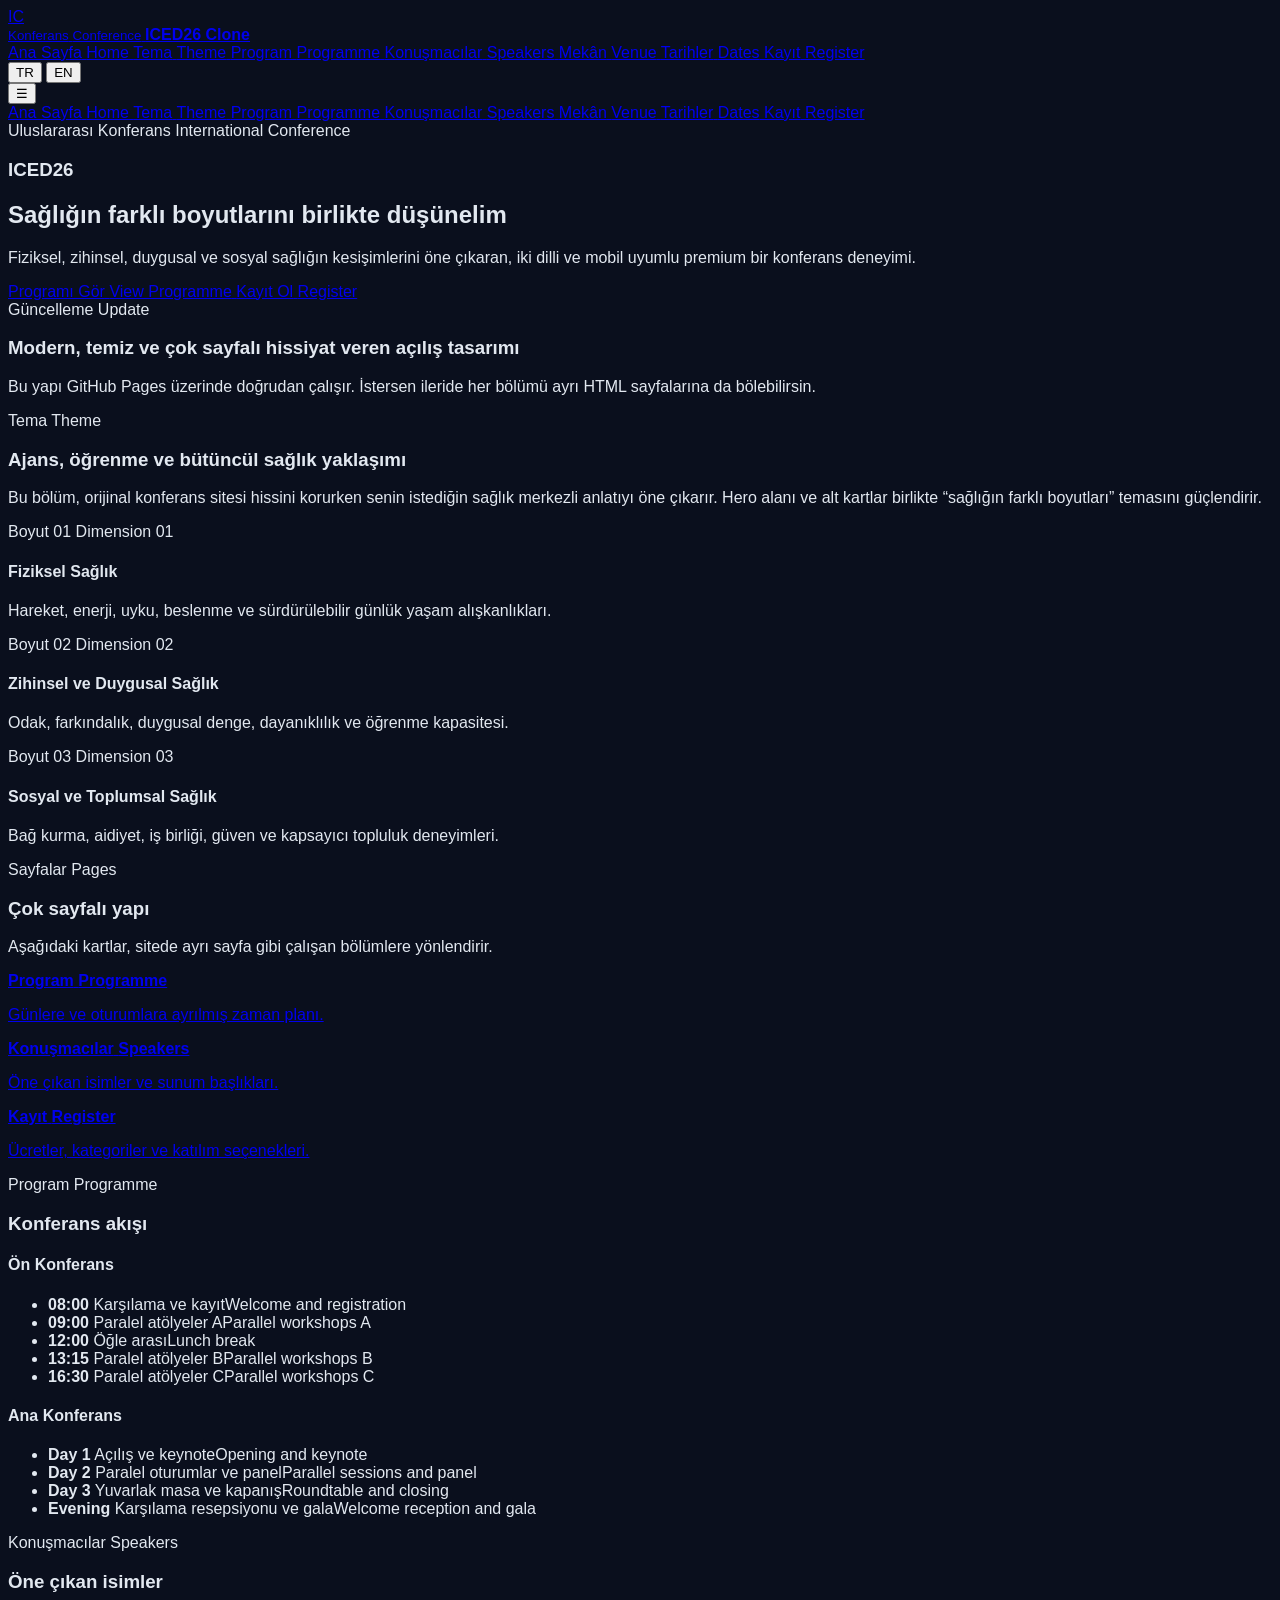
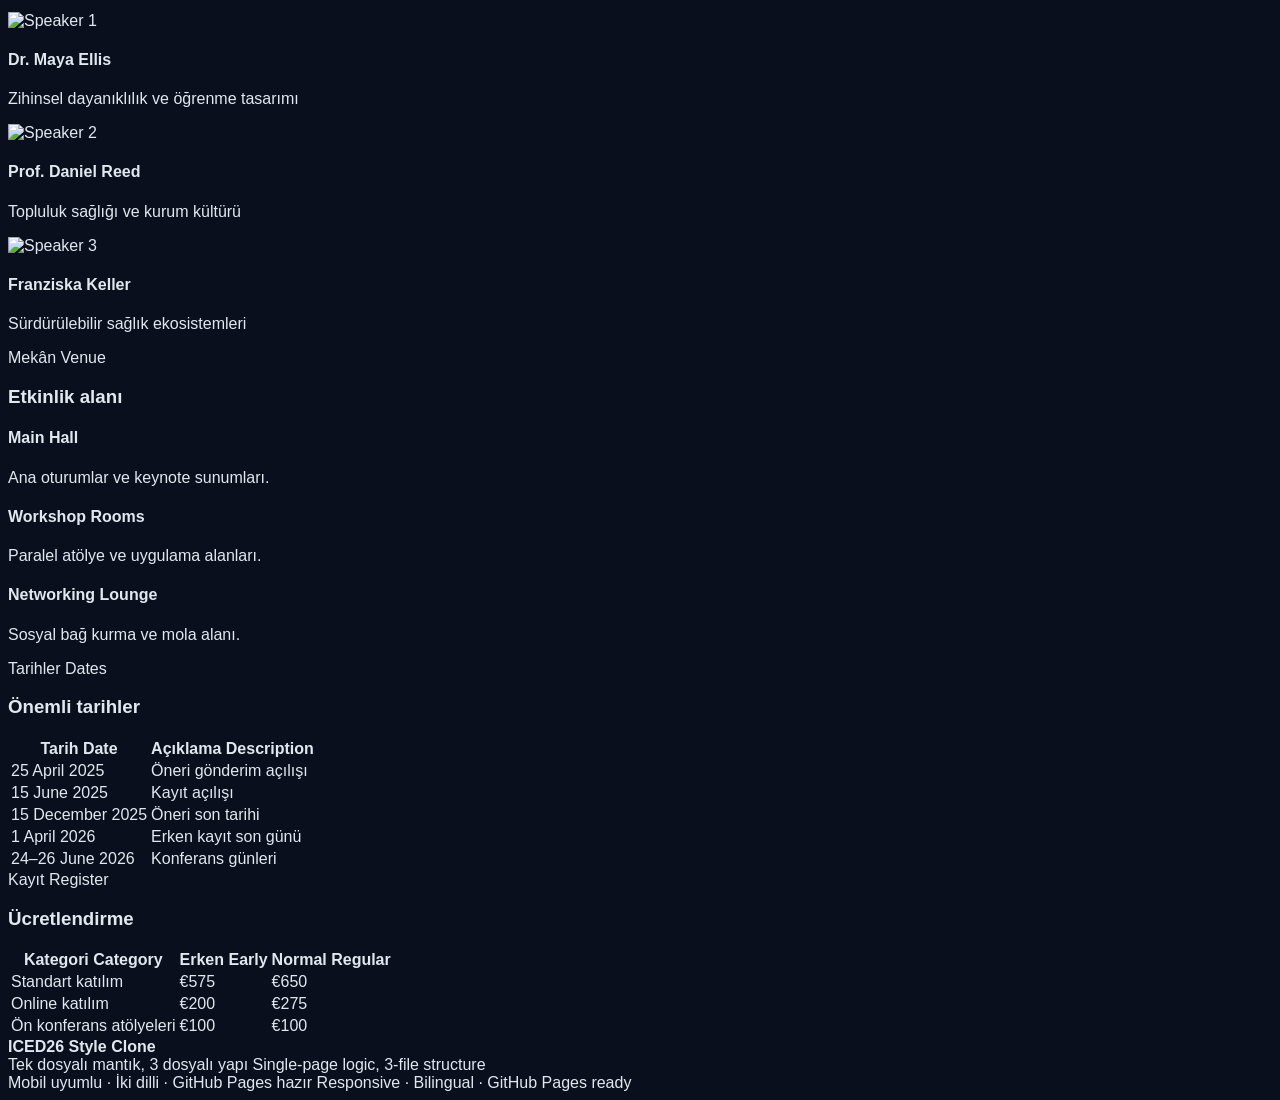
==== commit 0771749a: "Update index.html" ====
--- a/index.html
+++ b/index.html
@@ -1,520 +1,20 @@
 <!DOCTYPE html>
-<html lang="tr">
+<html lang="tr" class="lang-tr">
 <head>
   <meta charset="UTF-8" />
   <meta name="viewport" content="width=device-width, initial-scale=1.0" />
-  <title>ICED26 Style Bilingual Conference Site</title>
-  <meta name="description" content="Türkçe / English, mobil uyumlu, çok sayfalı hissiyat veren konferans sitesi klonu." />
-  <style>
-    :root {
-      --bg: #f6f0ea;
-      --surface: #fffaf6;
-      --card: #ffffff;
-      --text: #1f1a19;
-      --muted: #6d625d;
-      --accent: #8a5a44;
-      --accent-dark: #5c3a2b;
-      --line: rgba(31, 26, 25, 0.1);
-      --hero-overlay: rgba(15, 11, 10, 0.46);
-      --shadow: 0 18px 60px rgba(0,0,0,.08);
-      --radius: 28px;
-      --max: 1240px;
-    }
-
-    * { box-sizing: border-box; }
-    html { scroll-behavior: smooth; }
-    body {
-      margin: 0;
-      font-family: Inter, ui-sans-serif, system-ui, -apple-system, BlinkMacSystemFont, "Segoe UI", sans-serif;
-      color: var(--text);
-      background: var(--bg);
-      line-height: 1.6;
-    }
-
-    img { max-width: 100%; display: block; }
-    a { color: inherit; text-decoration: none; }
-    button { font: inherit; }
-
-    .container {
-      width: min(var(--max), calc(100% - 32px));
-      margin: 0 auto;
-    }
-
-    .topbar {
-      position: sticky;
-      top: 0;
-      z-index: 1000;
-      backdrop-filter: blur(14px);
-      background: rgba(246, 240, 234, .88);
-      border-bottom: 1px solid var(--line);
-    }
-
-    .topbar-inner {
-      display: flex;
-      align-items: center;
-      justify-content: space-between;
-      gap: 20px;
-      min-height: 78px;
-    }
-
-    .brand {
-      display: flex;
-      align-items: center;
-      gap: 12px;
-      min-width: 0;
-    }
-
-    .brand-badge {
-      width: 46px;
-      height: 46px;
-      border-radius: 50%;
-      background: linear-gradient(145deg, #ffffff, #efe5dc);
-      border: 1px solid var(--line);
-      box-shadow: var(--shadow);
-      display: grid;
-      place-items: center;
-      font-weight: 800;
-      color: var(--accent-dark);
-    }
-
-    .brand-text small {
-      display: block;
-      font-size: 11px;
-      letter-spacing: .28em;
-      text-transform: uppercase;
-      color: var(--muted);
-      margin-bottom: 2px;
-    }
-
-    .brand-text strong {
-      display: block;
-      font-size: 19px;
-      letter-spacing: -.02em;
-    }
-
-    .desktop-nav {
-      display: flex;
-      align-items: center;
-      gap: 18px;
-      flex-wrap: wrap;
-      justify-content: flex-end;
-    }
-
-    .desktop-nav a {
-      font-size: 14px;
-      color: var(--muted);
-      transition: .2s ease;
-    }
-
-    .desktop-nav a:hover,
-    .desktop-nav a.active { color: var(--text); }
-
-    .topbar-actions {
-      display: flex;
-      align-items: center;
-      gap: 10px;
-    }
-
-    .lang-switch {
-      display: inline-flex;
-      border: 1px solid var(--line);
-      border-radius: 999px;
-      padding: 4px;
-      background: #fff;
-    }
-
-    .lang-switch button {
-      border: 0;
-      background: transparent;
-      border-radius: 999px;
-      padding: 8px 12px;
-      cursor: pointer;
-      color: var(--muted);
-    }
-
-    .lang-switch button.active {
-      background: var(--text);
-      color: #fff;
-    }
-
-    .menu-toggle {
-      display: none;
-      width: 44px;
-      height: 44px;
-      border-radius: 50%;
-      border: 1px solid var(--line);
-      background: #fff;
-      cursor: pointer;
-    }
-
-    .mobile-panel {
-      display: none;
-      border-top: 1px solid var(--line);
-      padding: 14px 0 18px;
-    }
-
-    .mobile-panel.open { display: block; }
-
-    .mobile-panel nav {
-      display: grid;
-      gap: 10px;
-    }
-
-    .mobile-panel a {
-      padding: 12px 14px;
-      border-radius: 16px;
-      background: rgba(255,255,255,.72);
-      border: 1px solid var(--line);
-      color: var(--muted);
-    }
-
-    .page { display: none; }
-    .page.active { display: block; }
-
-    .hero {
-      position: relative;
-      min-height: 84vh;
-      display: grid;
-      align-items: end;
-      overflow: hidden;
-      border-bottom: 1px solid var(--line);
-      background:
-        linear-gradient(var(--hero-overlay), var(--hero-overlay)),
-        url('https://images.unsplash.com/photo-1505751172876-fa1923c5c528?auto=format&fit=crop&w=1600&q=80') center/cover no-repeat;
-      color: #fff;
-    }
-
-    .hero::after {
-      content: "";
-      position: absolute;
-      inset: auto 0 0 0;
-      height: 180px;
-      background: linear-gradient(to top, rgba(0,0,0,.35), transparent);
-      pointer-events: none;
-    }
-
-    .hero-inner {
-      position: relative;
-      z-index: 1;
-      display: grid;
-      grid-template-columns: 1.2fr .8fr;
-      gap: 28px;
-      align-items: end;
-      padding: 84px 0 70px;
-    }
-
-    .eyebrow {
-      font-size: 12px;
-      text-transform: uppercase;
-      letter-spacing: .35em;
-      opacity: .78;
-      margin-bottom: 14px;
-    }
-
-    .hero h1 {
-      margin: 0;
-      font-size: clamp(44px, 9vw, 88px);
-      line-height: .95;
-      letter-spacing: -.05em;
-    }
-
-    .hero h2 {
-      margin: 16px 0 0;
-      font-size: clamp(24px, 4vw, 42px);
-      line-height: 1.08;
-      max-width: 880px;
-    }
-
-    .hero p {
-      max-width: 760px;
-      font-size: clamp(16px, 2vw, 19px);
-      opacity: .9;
-      margin-top: 22px;
-    }
-
-    .hero-cta {
-      display: flex;
-      flex-wrap: wrap;
-      gap: 12px;
-      margin-top: 28px;
-    }
-
-    .btn {
-      display: inline-flex;
-      align-items: center;
-      justify-content: center;
-      min-height: 48px;
-      padding: 0 20px;
-      border-radius: 999px;
-      border: 1px solid transparent;
-      cursor: pointer;
-      transition: .2s ease;
-      font-weight: 600;
-    }
-
-    .btn-primary {
-      background: #fff;
-      color: var(--text);
-    }
-
-    .btn-primary:hover { transform: translateY(-1px); }
-
-    .btn-secondary {
-      background: transparent;
-      color: #fff;
-      border-color: rgba(255,255,255,.24);
-    }
-
-    .btn-secondary:hover { background: rgba(255,255,255,.08); }
-
-    .hero-card {
-      justify-self: end;
-      width: min(100%, 420px);
-      border-radius: 30px;
-      background: rgba(255,255,255,.1);
-      border: 1px solid rgba(255,255,255,.18);
-      box-shadow: 0 20px 70px rgba(0,0,0,.16);
-      padding: 24px;
-      backdrop-filter: blur(16px);
-    }
-
-    .hero-card h3 {
-      margin: 10px 0 8px;
-      font-size: 28px;
-      line-height: 1.1;
-    }
-
-    .hero-card p { margin: 0; font-size: 15px; }
-
-    .section {
-      padding: 88px 0;
-    }
-
-    .section.alt {
-      background: rgba(255,255,255,.5);
-      border-top: 1px solid var(--line);
-      border-bottom: 1px solid var(--line);
-    }
-
-    .section-head {
-      max-width: 880px;
-      margin-bottom: 34px;
-    }
-
-    .section-head h3 {
-      margin: 8px 0 0;
-      font-size: clamp(32px, 4vw, 52px);
-      line-height: 1.05;
-      letter-spacing: -.04em;
-    }
-
-    .section-head p {
-      color: var(--muted);
-      margin-top: 14px;
-      font-size: 16px;
-    }
-
-    .grid-2 {
-      display: grid;
-      grid-template-columns: .88fr 1.12fr;
-      gap: 34px;
-    }
-
-    .cards-3 {
-      display: grid;
-      grid-template-columns: repeat(3, 1fr);
-      gap: 22px;
-      margin-top: 28px;
-    }
-
-    .card {
-      background: var(--card);
-      border: 1px solid var(--line);
-      border-radius: var(--radius);
-      padding: 26px;
-      box-shadow: var(--shadow);
-    }
-
-    .card h4 {
-      margin: 8px 0 8px;
-      font-size: 28px;
-      line-height: 1.08;
-      letter-spacing: -.03em;
-    }
-
-    .card p,
-    .card li,
-    .muted {
-      color: var(--muted);
-    }
-
-    .list {
-      padding: 0;
-      list-style: none;
-      display: grid;
-      gap: 12px;
-      margin: 18px 0 0;
-    }
-
-    .list li {
-      display: grid;
-      grid-template-columns: 10px 1fr;
-      gap: 12px;
-      align-items: start;
-      font-size: 15px;
-    }
-
-    .dot {
-      width: 7px;
-      height: 7px;
-      border-radius: 50%;
-      background: var(--accent);
-      margin-top: 10px;
-    }
-
-    .schedule {
-      display: grid;
-      gap: 18px;
-      grid-template-columns: repeat(2, 1fr);
-    }
-
-    .speaker-grid {
-      display: grid;
-      grid-template-columns: repeat(3, 1fr);
-      gap: 22px;
-    }
-
-    .speaker-card {
-      overflow: hidden;
-      padding: 0;
-    }
-
-    .speaker-card img {
-      width: 100%;
-      aspect-ratio: 1 / 1.05;
-      object-fit: cover;
-      background: #ece4dc;
-    }
-
-    .speaker-body { padding: 22px; }
-
-    .table-wrap {
-      overflow: hidden;
-      border-radius: 28px;
-      border: 1px solid var(--line);
-      background: #fff;
-      box-shadow: var(--shadow);
-    }
-
-    table {
-      width: 100%;
-      border-collapse: collapse;
-    }
-
-    th, td {
-      padding: 18px 20px;
-      text-align: left;
-      border-bottom: 1px solid var(--line);
-      vertical-align: top;
-    }
-
-    th {
-      background: rgba(31, 26, 25, .04);
-      font-size: 13px;
-      text-transform: uppercase;
-      letter-spacing: .15em;
-      color: var(--muted);
-    }
-
-    tr:last-child td { border-bottom: 0; }
-
-    .pricing {
-      background: #201a19;
-      color: #fff;
-      border-radius: 32px;
-      padding: 28px;
-      box-shadow: var(--shadow);
-    }
-
-    .pricing .table-wrap {
-      background: transparent;
-      border-color: rgba(255,255,255,.12);
-      box-shadow: none;
-    }
-
-    .pricing th, .pricing td { border-color: rgba(255,255,255,.1); }
-    .pricing th { background: rgba(255,255,255,.06); color: rgba(255,255,255,.68); }
-    .pricing td { color: rgba(255,255,255,.88); }
-
-    .page-links {
-      display: grid;
-      grid-template-columns: repeat(3, 1fr);
-      gap: 22px;
-    }
-
-    .page-link {
-      padding: 26px;
-      border-radius: 28px;
-      background: #fff;
-      border: 1px solid var(--line);
-      box-shadow: var(--shadow);
-      transition: .2s ease;
-    }
-
-    .page-link:hover { transform: translateY(-3px); }
-
-    .footer {
-      border-top: 1px solid var(--line);
-      background: #181312;
-      color: rgba(255,255,255,.7);
-      padding: 30px 0;
-    }
-
-    .footer-inner {
-      display: flex;
-      align-items: center;
-      justify-content: space-between;
-      gap: 18px;
-      flex-wrap: wrap;
-    }
-
-    [data-lang] { display: none; }
-    html.lang-tr [data-lang="tr"] { display: block; }
-    html.lang-en [data-lang="en"] { display: block; }
-    html.lang-tr [data-lang-inline="tr"],
-    html.lang-en [data-lang-inline="en"] { display: inline; }
-    html.lang-tr [data-lang-inline="en"],
-    html.lang-en [data-lang-inline="tr"] { display: none; }
-
-    @media (max-width: 1080px) {
-      .desktop-nav { display: none; }
-      .menu-toggle { display: inline-grid; place-items: center; }
-      .hero-inner,
-      .grid-2,
-      .cards-3,
-      .schedule,
-      .speaker-grid,
-      .page-links {
-        grid-template-columns: 1fr;
-      }
-      .hero-card { justify-self: stretch; }
-    }
-
-    @media (max-width: 720px) {
-      .container { width: min(var(--max), calc(100% - 20px)); }
-      .topbar-inner { min-height: 70px; }
-      .section { padding: 62px 0; }
-      .card, .page-link, .pricing { padding: 20px; }
-      th, td { padding: 14px 14px; font-size: 14px; }
-      .hero { min-height: 78vh; }
-      .hero-inner { padding: 60px 0 44px; }
-      .hero-card h3 { font-size: 24px; }
-      .hero-cta { gap: 10px; }
-      .btn { width: 100%; }
-      .topbar-actions { gap: 8px; }
-      .brand-text strong { font-size: 17px; }
-    }
-  </style>
+  <title>ICED26 Style Clone</title>
+  <meta
+    name="description"
+    content="Türkçe / English, mobil uyumlu, çok bölümlü konferans sitesi."
+  />
+  <link rel="preconnect" href="https://fonts.googleapis.com" />
+  <link rel="preconnect" href="https://fonts.gstatic.com" crossorigin />
+  <link
+    href="https://fonts.googleapis.com/css2?family=Inter:wght@400;500;600;700;800&display=swap"
+    rel="stylesheet"
+  />
+  <link rel="stylesheet" href="style.css" />
 </head>
 <body>
   <header class="topbar">
@@ -522,39 +22,86 @@
       <a href="#home" class="brand" data-route="home">
         <div class="brand-badge">IC</div>
         <div class="brand-text">
-          <small><span data-lang-inline="tr">Konferans</span><span data-lang-inline="en">Conference</span></small>
+          <small>
+            <span data-lang-inline="tr">Konferans</span>
+            <span data-lang-inline="en">Conference</span>
+          </small>
           <strong>ICED26 Clone</strong>
         </div>
       </a>
 
       <nav class="desktop-nav">
-        <a href="#home" data-route="home"><span data-lang-inline="tr">Ana Sayfa</span><span data-lang-inline="en">Home</span></a>
-        <a href="#theme" data-route="theme"><span data-lang-inline="tr">Tema</span><span data-lang-inline="en">Theme</span></a>
-        <a href="#programme" data-route="programme"><span data-lang-inline="tr">Program</span><span data-lang-inline="en">Programme</span></a>
-        <a href="#speakers" data-route="speakers"><span data-lang-inline="tr">Konuşmacılar</span><span data-lang-inline="en">Speakers</span></a>
-        <a href="#venue" data-route="venue"><span data-lang-inline="tr">Mekân</span><span data-lang-inline="en">Venue</span></a>
-        <a href="#dates" data-route="dates"><span data-lang-inline="tr">Tarihler</span><span data-lang-inline="en">Dates</span></a>
-        <a href="#register" data-route="register"><span data-lang-inline="tr">Kayıt</span><span data-lang-inline="en">Register</span></a>
+        <a href="#home" data-route="home">
+          <span data-lang-inline="tr">Ana Sayfa</span>
+          <span data-lang-inline="en">Home</span>
+        </a>
+        <a href="#theme" data-route="theme">
+          <span data-lang-inline="tr">Tema</span>
+          <span data-lang-inline="en">Theme</span>
+        </a>
+        <a href="#programme" data-route="programme">
+          <span data-lang-inline="tr">Program</span>
+          <span data-lang-inline="en">Programme</span>
+        </a>
+        <a href="#speakers" data-route="speakers">
+          <span data-lang-inline="tr">Konuşmacılar</span>
+          <span data-lang-inline="en">Speakers</span>
+        </a>
+        <a href="#venue" data-route="venue">
+          <span data-lang-inline="tr">Mekân</span>
+          <span data-lang-inline="en">Venue</span>
+        </a>
+        <a href="#dates" data-route="dates">
+          <span data-lang-inline="tr">Tarihler</span>
+          <span data-lang-inline="en">Dates</span>
+        </a>
+        <a href="#register" data-route="register">
+          <span data-lang-inline="tr">Kayıt</span>
+          <span data-lang-inline="en">Register</span>
+        </a>
       </nav>
 
       <div class="topbar-actions">
-        <div class="lang-switch" aria-label="language switcher">
+        <div class="lang-switch" aria-label="Language switcher">
           <button id="langTR" class="active" type="button">TR</button>
           <button id="langEN" type="button">EN</button>
         </div>
-        <button class="menu-toggle" id="menuToggle" type="button" aria-label="menu">☰</button>
+        <button class="menu-toggle" id="menuToggle" type="button" aria-label="Menu">
+          ☰
+        </button>
       </div>
     </div>
 
     <div class="container mobile-panel" id="mobilePanel">
       <nav>
-        <a href="#home" data-route="home"><span data-lang-inline="tr">Ana Sayfa</span><span data-lang-inline="en">Home</span></a>
-        <a href="#theme" data-route="theme"><span data-lang-inline="tr">Tema</span><span data-lang-inline="en">Theme</span></a>
-        <a href="#programme" data-route="programme"><span data-lang-inline="tr">Program</span><span data-lang-inline="en">Programme</span></a>
-        <a href="#speakers" data-route="speakers"><span data-lang-inline="tr">Konuşmacılar</span><span data-lang-inline="en">Speakers</span></a>
-        <a href="#venue" data-route="venue"><span data-lang-inline="tr">Mekân</span><span data-lang-inline="en">Venue</span></a>
-        <a href="#dates" data-route="dates"><span data-lang-inline="tr">Tarihler</span><span data-lang-inline="en">Dates</span></a>
-        <a href="#register" data-route="register"><span data-lang-inline="tr">Kayıt</span><span data-lang-inline="en">Register</span></a>
+        <a href="#home" data-route="home">
+          <span data-lang-inline="tr">Ana Sayfa</span>
+          <span data-lang-inline="en">Home</span>
+        </a>
+        <a href="#theme" data-route="theme">
+          <span data-lang-inline="tr">Tema</span>
+          <span data-lang-inline="en">Theme</span>
+        </a>
+        <a href="#programme" data-route="programme">
+          <span data-lang-inline="tr">Program</span>
+          <span data-lang-inline="en">Programme</span>
+        </a>
+        <a href="#speakers" data-route="speakers">
+          <span data-lang-inline="tr">Konuşmacılar</span>
+          <span data-lang-inline="en">Speakers</span>
+        </a>
+        <a href="#venue" data-route="venue">
+          <span data-lang-inline="tr">Mekân</span>
+          <span data-lang-inline="en">Venue</span>
+        </a>
+        <a href="#dates" data-route="dates">
+          <span data-lang-inline="tr">Tarihler</span>
+          <span data-lang-inline="en">Dates</span>
+        </a>
+        <a href="#register" data-route="register">
+          <span data-lang-inline="tr">Kayıt</span>
+          <span data-lang-inline="en">Register</span>
+        </a>
       </nav>
     </div>
   </header>
@@ -564,31 +111,63 @@
       <section class="hero" id="home">
         <div class="container hero-inner">
           <div>
-            <div class="eyebrow"><span data-lang-inline="tr">Uluslararası Konferans</span><span data-lang-inline="en">International Conference</span></div>
+            <div class="eyebrow">
+              <span data-lang-inline="tr">Uluslararası Konferans</span>
+              <span data-lang-inline="en">International Conference</span>
+            </div>
+
             <h1>ICED26</h1>
+
             <h2>
               <span data-lang="tr">Sağlığın farklı boyutlarını birlikte düşünelim</span>
               <span data-lang="en">Exploring the different dimensions of wellbeing together</span>
             </h2>
+
             <p>
-              <span data-lang="tr">Ana görsel, sağlığın fiziksel, zihinsel, duygusal ve sosyal boyutlarını çağrıştıracak şekilde seçildi. Site iki dilli, mobil uyumlu ve GitHub Pages üzerinde yayınlanabilecek tek dosyalı HTML/CSS/JS yapısında hazırlandı.</span>
-              <span data-lang="en">The hero image was chosen to evoke physical, mental, emotional, and social dimensions of wellbeing. The site is bilingual, mobile responsive, and prepared as a single-file HTML/CSS/JS structure that can be published on GitHub Pages.</span>
+              <span data-lang="tr">
+                Fiziksel, zihinsel, duygusal ve sosyal sağlığın kesişimlerini öne çıkaran,
+                iki dilli ve mobil uyumlu premium bir konferans deneyimi.
+              </span>
+              <span data-lang="en">
+                A premium bilingual and mobile-responsive conference experience highlighting
+                the intersections of physical, mental, emotional, and social wellbeing.
+              </span>
             </p>
+
             <div class="hero-cta">
-              <a class="btn btn-primary" href="#programme" data-route="programme"><span data-lang-inline="tr">Programı Gör</span><span data-lang-inline="en">View Programme</span></a>
-              <a class="btn btn-secondary" href="#register" data-route="register"><span data-lang-inline="tr">Kayıt Ol</span><span data-lang-inline="en">Register</span></a>
+              <a class="btn btn-primary" href="#programme" data-route="programme">
+                <span data-lang-inline="tr">Programı Gör</span>
+                <span data-lang-inline="en">View Programme</span>
+              </a>
+              <a class="btn btn-secondary" href="#register" data-route="register">
+                <span data-lang-inline="tr">Kayıt Ol</span>
+                <span data-lang-inline="en">Register</span>
+              </a>
             </div>
           </div>
 
           <aside class="hero-card">
-            <div class="eyebrow"><span data-lang-inline="tr">Güncelleme</span><span data-lang-inline="en">Update</span></div>
+            <div class="eyebrow">
+              <span data-lang-inline="tr">Güncelleme</span>
+              <span data-lang-inline="en">Update</span>
+            </div>
             <h3>
-              <span data-lang="tr">Piksel-perfect yapıya yaklaşan, çok bölümlü modern konferans açılış ekranı</span>
-              <span data-lang="en">A near pixel-perfect, multi-section modern conference landing experience</span>
+              <span data-lang="tr">
+                Modern, temiz ve çok sayfalı hissiyat veren açılış tasarımı
+              </span>
+              <span data-lang="en">
+                A modern, clean landing design with a multi-page feel
+              </span>
             </h3>
             <p>
-              <span data-lang="tr">Bu yapı, ana sayfa + alt sayfa hissi veren bölüm geçişleriyle çalışır. İstersen bunu ayrı HTML dosyalarına da bölebilirsin.</span>
-              <span data-lang="en">This structure works as a homepage with section-based multi-page navigation. You can also split it into separate HTML files later.</span>
+              <span data-lang="tr">
+                Bu yapı GitHub Pages üzerinde doğrudan çalışır. İstersen ileride her bölümü
+                ayrı HTML sayfalarına da bölebilirsin.
+              </span>
+              <span data-lang="en">
+                This structure runs directly on GitHub Pages. You can later split each section
+                into separate HTML pages if you want.
+              </span>
             </p>
           </aside>
         </div>
@@ -598,33 +177,86 @@
         <div class="container">
           <div class="grid-2">
             <div class="section-head">
-              <div class="eyebrow"><span data-lang-inline="tr">Tema</span><span data-lang-inline="en">Theme</span></div>
+              <div class="eyebrow">
+                <span data-lang-inline="tr">Tema</span>
+                <span data-lang-inline="en">Theme</span>
+              </div>
               <h3>
                 <span data-lang="tr">Ajans, öğrenme ve bütüncül sağlık yaklaşımı</span>
                 <span data-lang="en">Agency, learning, and a holistic wellbeing approach</span>
               </h3>
             </div>
+
             <div>
-              <p class="muted" data-lang="tr">Bu bölüm, kullanıcının istediği gibi iki dilli ve premium görünümlü hazırlandı. Orijinal yapıyı korurken yeni başlık anlatısını sağlık eksenine taşıdım. Böylece ana slaytta istenen “sağlığın farklı boyutları” vurgusu güçlü biçimde hissediliyor.</p>
-              <p class="muted" data-lang="en">This section was designed to be bilingual and premium-looking, as requested. While preserving the original structure, I shifted the main narrative toward wellbeing so the requested emphasis on the different dimensions of health is strongly reflected in the hero experience.</p>
+              <p class="muted" data-lang="tr">
+                Bu bölüm, orijinal konferans sitesi hissini korurken senin istediğin sağlık
+                merkezli anlatıyı öne çıkarır. Hero alanı ve alt kartlar birlikte
+                “sağlığın farklı boyutları” temasını güçlendirir.
+              </p>
+              <p class="muted" data-lang="en">
+                This section preserves the feel of the original conference site while bringing
+                forward the wellbeing-centered narrative you requested. The hero area and
+                supporting cards reinforce the theme of the different dimensions of health.
+              </p>
             </div>
           </div>
 
           <div class="cards-3">
             <article class="card">
-              <div class="eyebrow"><span data-lang-inline="tr">Boyut 01</span><span data-lang-inline="en">Dimension 01</span></div>
-              <h4><span data-lang="tr">Fiziksel Sağlık</span><span data-lang="en">Physical Wellbeing</span></h4>
-              <p><span data-lang="tr">Hareket, enerji, dinlenme, beslenme ve sürdürülebilir günlük yaşam pratikleri.</span><span data-lang="en">Movement, energy, rest, nutrition, and sustainable daily life practices.</span></p>
-            </article>
-            <article class="card">
-              <div class="eyebrow"><span data-lang-inline="tr">Boyut 02</span><span data-lang-inline="en">Dimension 02</span></div>
-              <h4><span data-lang="tr">Zihinsel ve Duygusal Sağlık</span><span data-lang="en">Mental & Emotional Wellbeing</span></h4>
-              <p><span data-lang="tr">Odak, dayanıklılık, farkındalık, duygusal denge ve öğrenme kapasitesi.</span><span data-lang="en">Focus, resilience, awareness, emotional balance, and learning capacity.</span></p>
-            </article>
-            <article class="card">
-              <div class="eyebrow"><span data-lang-inline="tr">Boyut 03</span><span data-lang-inline="en">Dimension 03</span></div>
-              <h4><span data-lang="tr">Sosyal ve Toplumsal Sağlık</span><span data-lang="en">Social & Community Wellbeing</span></h4>
-              <p><span data-lang="tr">Bağ kurma, aidiyet, iş birliği, güven ve kapsayıcı deneyimler tasarlama.</span><span data-lang="en">Connection, belonging, collaboration, trust, and designing inclusive experiences.</span></p>
+              <div class="eyebrow">
+                <span data-lang-inline="tr">Boyut 01</span>
+                <span data-lang-inline="en">Dimension 01</span>
+              </div>
+              <h4>
+                <span data-lang="tr">Fiziksel Sağlık</span>
+                <span data-lang="en">Physical Wellbeing</span>
+              </h4>
+              <p>
+                <span data-lang="tr">
+                  Hareket, enerji, uyku, beslenme ve sürdürülebilir günlük yaşam alışkanlıkları.
+                </span>
+                <span data-lang="en">
+                  Movement, energy, sleep, nutrition, and sustainable daily life habits.
+                </span>
+              </p>
+            </article>
+
+            <article class="card">
+              <div class="eyebrow">
+                <span data-lang-inline="tr">Boyut 02</span>
+                <span data-lang-inline="en">Dimension 02</span>
+              </div>
+              <h4>
+                <span data-lang="tr">Zihinsel ve Duygusal Sağlık</span>
+                <span data-lang="en">Mental & Emotional Wellbeing</span>
+              </h4>
+              <p>
+                <span data-lang="tr">
+                  Odak, farkındalık, duygusal denge, dayanıklılık ve öğrenme kapasitesi.
+                </span>
+                <span data-lang="en">
+                  Focus, awareness, emotional balance, resilience, and learning capacity.
+                </span>
+              </p>
+            </article>
+
+            <article class="card">
+              <div class="eyebrow">
+                <span data-lang-inline="tr">Boyut 03</span>
+                <span data-lang-inline="en">Dimension 03</span>
+              </div>
+              <h4>
+                <span data-lang="tr">Sosyal ve Toplumsal Sağlık</span>
+                <span data-lang="en">Social & Community Wellbeing</span>
+              </h4>
+              <p>
+                <span data-lang="tr">
+                  Bağ kurma, aidiyet, iş birliği, güven ve kapsayıcı topluluk deneyimleri.
+                </span>
+                <span data-lang="en">
+                  Connection, belonging, collaboration, trust, and inclusive community experiences.
+                </span>
+              </p>
             </article>
           </div>
         </div>
@@ -633,22 +265,56 @@
       <section class="section alt">
         <div class="container">
           <div class="section-head">
-            <div class="eyebrow"><span data-lang-inline="tr">Sayfalar</span><span data-lang-inline="en">Pages</span></div>
-            <h3><span data-lang="tr">Çok sayfalı yapı</span><span data-lang="en">Multi-page structure</span></h3>
-            <p><span data-lang="tr">Aşağıdaki kartlar, sitede ayrı sayfa gibi çalışan bölümlere yönlendirir.</span><span data-lang="en">The cards below route to sections that behave like separate pages inside the site.</span></p>
-          </div>
+            <div class="eyebrow">
+              <span data-lang-inline="tr">Sayfalar</span>
+              <span data-lang-inline="en">Pages</span>
+            </div>
+            <h3>
+              <span data-lang="tr">Çok sayfalı yapı</span>
+              <span data-lang="en">Multi-page structure</span>
+            </h3>
+            <p>
+              <span data-lang="tr">
+                Aşağıdaki kartlar, sitede ayrı sayfa gibi çalışan bölümlere yönlendirir.
+              </span>
+              <span data-lang="en">
+                The cards below route to sections that behave like separate pages inside the site.
+              </span>
+            </p>
+          </div>
+
           <div class="page-links">
             <a href="#programme" data-route="programme" class="page-link">
-              <strong><span data-lang-inline="tr">Program</span><span data-lang-inline="en">Programme</span></strong>
-              <p class="muted"><span data-lang="tr">Günlere ve oturumlara ayrılmış zaman planı.</span><span data-lang="en">Time plan divided by days and sessions.</span></p>
+              <strong>
+                <span data-lang-inline="tr">Program</span>
+                <span data-lang-inline="en">Programme</span>
+              </strong>
+              <p class="muted">
+                <span data-lang="tr">Günlere ve oturumlara ayrılmış zaman planı.</span>
+                <span data-lang="en">Time plan divided by days and sessions.</span>
+              </p>
             </a>
+
             <a href="#speakers" data-route="speakers" class="page-link">
-              <strong><span data-lang-inline="tr">Konuşmacılar</span><span data-lang-inline="en">Speakers</span></strong>
-              <p class="muted"><span data-lang="tr">Öne çıkan isimler ve sunum başlıkları.</span><span data-lang="en">Featured speakers and session titles.</span></p>
+              <strong>
+                <span data-lang-inline="tr">Konuşmacılar</span>
+                <span data-lang-inline="en">Speakers</span>
+              </strong>
+              <p class="muted">
+                <span data-lang="tr">Öne çıkan isimler ve sunum başlıkları.</span>
+                <span data-lang="en">Featured speakers and presentation titles.</span>
+              </p>
             </a>
+
             <a href="#register" data-route="register" class="page-link">
-              <strong><span data-lang-inline="tr">Kayıt</span><span data-lang-inline="en">Register</span></strong>
-              <p class="muted"><span data-lang="tr">Ücretler, kategoriler ve katılım seçenekleri.</span><span data-lang="en">Fees, categories, and participation options.</span></p>
+              <strong>
+                <span data-lang-inline="tr">Kayıt</span>
+                <span data-lang-inline="en">Register</span>
+              </strong>
+              <p class="muted">
+                <span data-lang="tr">Ücretler, kategoriler ve katılım seçenekleri.</span>
+                <span data-lang="en">Fees, categories, and participation options.</span>
+              </p>
             </a>
           </div>
         </div>
@@ -659,12 +325,22 @@
       <section class="section" id="programme">
         <div class="container">
           <div class="section-head">
-            <div class="eyebrow"><span data-lang-inline="tr">Program</span><span data-lang-inline="en">Programme</span></div>
-            <h3><span data-lang="tr">Konferans akışı</span><span data-lang="en">Conference flow</span></h3>
-          </div>
+            <div class="eyebrow">
+              <span data-lang-inline="tr">Program</span>
+              <span data-lang-inline="en">Programme</span>
+            </div>
+            <h3>
+              <span data-lang="tr">Konferans akışı</span>
+              <span data-lang="en">Conference flow</span>
+            </h3>
+          </div>
+
           <div class="schedule">
             <article class="card">
-              <h4><span data-lang="tr">Ön Konferans</span><span data-lang="en">Pre-Conference</span></h4>
+              <h4>
+                <span data-lang="tr">Ön Konferans</span>
+                <span data-lang="en">Pre-Conference</span>
+              </h4>
               <ul class="list">
                 <li><span class="dot"></span><span><strong>08:00</strong> <span data-lang-inline="tr">Karşılama ve kayıt</span><span data-lang-inline="en">Welcome and registration</span></span></li>
                 <li><span class="dot"></span><span><strong>09:00</strong> <span data-lang-inline="tr">Paralel atölyeler A</span><span data-lang-inline="en">Parallel workshops A</span></span></li>
@@ -673,8 +349,12 @@
                 <li><span class="dot"></span><span><strong>16:30</strong> <span data-lang-inline="tr">Paralel atölyeler C</span><span data-lang-inline="en">Parallel workshops C</span></span></li>
               </ul>
             </article>
-            <article class="card">
-              <h4><span data-lang="tr">Ana Konferans</span><span data-lang="en">Main Conference</span></h4>
+
+            <article class="card">
+              <h4>
+                <span data-lang="tr">Ana Konferans</span>
+                <span data-lang="en">Main Conference</span>
+              </h4>
               <ul class="list">
                 <li><span class="dot"></span><span><strong>Day 1</strong> <span data-lang-inline="tr">Açılış ve keynote</span><span data-lang-inline="en">Opening and keynote</span></span></li>
                 <li><span class="dot"></span><span><strong>Day 2</strong> <span data-lang-inline="tr">Paralel oturumlar ve panel</span><span data-lang-inline="en">Parallel sessions and panel</span></span></li>
@@ -691,29 +371,56 @@
       <section class="section alt" id="speakers">
         <div class="container">
           <div class="section-head">
-            <div class="eyebrow"><span data-lang-inline="tr">Konuşmacılar</span><span data-lang-inline="en">Speakers</span></div>
-            <h3><span data-lang="tr">Öne çıkan isimler</span><span data-lang="en">Featured voices</span></h3>
-          </div>
+            <div class="eyebrow">
+              <span data-lang-inline="tr">Konuşmacılar</span>
+              <span data-lang-inline="en">Speakers</span>
+            </div>
+            <h3>
+              <span data-lang="tr">Öne çıkan isimler</span>
+              <span data-lang="en">Featured voices</span>
+            </h3>
+          </div>
+
           <div class="speaker-grid">
             <article class="card speaker-card">
-              <img src="https://images.unsplash.com/photo-1494790108377-be9c29b29330?auto=format&fit=crop&w=900&q=80" alt="speaker 1" />
+              <img
+                src="https://images.unsplash.com/photo-1494790108377-be9c29b29330?auto=format&fit=crop&w=900&q=80"
+                alt="Speaker 1"
+              />
               <div class="speaker-body">
                 <h4>Dr. Maya Ellis</h4>
-                <p><span data-lang="tr">Zihinsel dayanıklılık ve öğrenme tasarımı</span><span data-lang="en">Mental resilience and learning design</span></p>
+                <p>
+                  <span data-lang="tr">Zihinsel dayanıklılık ve öğrenme tasarımı</span>
+                  <span data-lang="en">Mental resilience and learning design</span>
+                </p>
               </div>
             </article>
+
             <article class="card speaker-card">
-              <img src="https://images.unsplash.com/photo-1500648767791-00dcc994a43e?auto=format&fit=crop&w=900&q=80" alt="speaker 2" />
+              <img
+                src="https://images.unsplash.com/photo-1500648767791-00dcc994a43e?auto=format&fit=crop&w=900&q=80"
+                alt="Speaker 2"
+              />
               <div class="speaker-body">
                 <h4>Prof. Daniel Reed</h4>
-                <p><span data-lang="tr">Topluluk sağlığı ve kurum kültürü</span><span data-lang="en">Community wellbeing and institutional culture</span></p>
+                <p>
+                  <span data-lang="tr">Topluluk sağlığı ve kurum kültürü</span>
+                  <span data-lang="en">Community wellbeing and institutional culture</span>
+                </p>
               </div>
             </article>
+
             <article class="card speaker-card">
-              <img src="https://images.unsplash.com/photo-1580489944761-15a19d654956?auto=format&fit=crop&w=900&q=80" alt="speaker 3" />
+              <img
+                src="https://images.unsplash.com/photo-1580489944761-15a19d654956?auto=format&fit=crop&w=900&q=80"
+                alt="Speaker 3"
+              />
               <div class="speaker-body">
                 <h4>Franziska Keller</h4>
-                <p><span data-lang="tr">Sürdürülebilir sağlık ekosistemleri</span><span data-lang="en">Sustainable wellbeing ecosystems</span></p>
+                <p>
+                  <span data-lang="tr">Sürdürülebilir sağlık ekosistemleri</span>
+                  <span data-lang="en">Sustainable wellbeing ecosystems</span>
+                </p>
               </div>
             </article>
           </div>
@@ -725,13 +432,40 @@
       <section class="section" id="venue">
         <div class="container">
           <div class="section-head">
-            <div class="eyebrow"><span data-lang-inline="tr">Mekân</span><span data-lang-inline="en">Venue</span></div>
-            <h3><span data-lang="tr">Etkinlik alanı</span><span data-lang="en">Event venue</span></h3>
-          </div>
+            <div class="eyebrow">
+              <span data-lang-inline="tr">Mekân</span>
+              <span data-lang-inline="en">Venue</span>
+            </div>
+            <h3>
+              <span data-lang="tr">Etkinlik alanı</span>
+              <span data-lang="en">Event venue</span>
+            </h3>
+          </div>
+
           <div class="cards-3">
-            <article class="card"><h4>Main Hall</h4><p><span data-lang="tr">Ana oturumlar ve keynote sunumları.</span><span data-lang="en">Main sessions and keynote presentations.</span></p></article>
-            <article class="card"><h4>Workshop Rooms</h4><p><span data-lang="tr">Paralel atölye ve uygulama alanları.</span><span data-lang="en">Parallel workshop and practice rooms.</span></p></article>
-            <article class="card"><h4>Networking Lounge</h4><p><span data-lang="tr">Sosyal bağ kurma ve mola alanı.</span><span data-lang="en">A space for networking and breaks.</span></p></article>
+            <article class="card">
+              <h4>Main Hall</h4>
+              <p>
+                <span data-lang="tr">Ana oturumlar ve keynote sunumları.</span>
+                <span data-lang="en">Main sessions and keynote presentations.</span>
+              </p>
+            </article>
+
+            <article class="card">
+              <h4>Workshop Rooms</h4>
+              <p>
+                <span data-lang="tr">Paralel atölye ve uygulama alanları.</span>
+                <span data-lang="en">Parallel workshop and practice rooms.</span>
+              </p>
+            </article>
+
+            <article class="card">
+              <h4>Networking Lounge</h4>
+              <p>
+                <span data-lang="tr">Sosyal bağ kurma ve mola alanı.</span>
+                <span data-lang="en">A space for networking and breaks.</span>
+              </p>
+            </article>
           </div>
         </div>
       </section>
@@ -741,23 +475,66 @@
       <section class="section alt" id="dates">
         <div class="container">
           <div class="section-head">
-            <div class="eyebrow"><span data-lang-inline="tr">Tarihler</span><span data-lang-inline="en">Dates</span></div>
-            <h3><span data-lang="tr">Önemli tarihler</span><span data-lang="en">Important dates</span></h3>
-          </div>
+            <div class="eyebrow">
+              <span data-lang-inline="tr">Tarihler</span>
+              <span data-lang-inline="en">Dates</span>
+            </div>
+            <h3>
+              <span data-lang="tr">Önemli tarihler</span>
+              <span data-lang="en">Important dates</span>
+            </h3>
+          </div>
+
           <div class="table-wrap">
             <table>
               <thead>
                 <tr>
-                  <th><span data-lang-inline="tr">Tarih</span><span data-lang-inline="en">Date</span></th>
-                  <th><span data-lang-inline="tr">Açıklama</span><span data-lang-inline="en">Description</span></th>
+                  <th>
+                    <span data-lang-inline="tr">Tarih</span>
+                    <span data-lang-inline="en">Date</span>
+                  </th>
+                  <th>
+                    <span data-lang-inline="tr">Açıklama</span>
+                    <span data-lang-inline="en">Description</span>
+                  </th>
                 </tr>
               </thead>
               <tbody>
-                <tr><td>25 April 2025</td><td><span data-lang="tr">Öneri gönderim açılışı</span><span data-lang="en">Proposal submission opens</span></td></tr>
-                <tr><td>15 June 2025</td><td><span data-lang="tr">Kayıt açılışı</span><span data-lang="en">Registration opens</span></td></tr>
-                <tr><td>15 December 2025</td><td><span data-lang="tr">Öneri son tarihi</span><span data-lang="en">Proposal submission deadline</span></td></tr>
-                <tr><td>1 April 2026</td><td><span data-lang="tr">Erken kayıt son günü</span><span data-lang="en">Early bird deadline</span></td></tr>
-                <tr><td>24–26 June 2026</td><td><span data-lang="tr">Konferans günleri</span><span data-lang="en">Conference dates</span></td></tr>
+                <tr>
+                  <td>25 April 2025</td>
+                  <td>
+                    <span data-lang="tr">Öneri gönderim açılışı</span>
+                    <span data-lang="en">Proposal submission opens</span>
+                  </td>
+                </tr>
+                <tr>
+                  <td>15 June 2025</td>
+                  <td>
+                    <span data-lang="tr">Kayıt açılışı</span>
+                    <span data-lang="en">Registration opens</span>
+                  </td>
+                </tr>
+                <tr>
+                  <td>15 December 2025</td>
+                  <td>
+                    <span data-lang="tr">Öneri son tarihi</span>
+                    <span data-lang="en">Proposal submission deadline</span>
+                  </td>
+                </tr>
+                <tr>
+                  <td>1 April 2026</td>
+                  <td>
+                    <span data-lang="tr">Erken kayıt son günü</span>
+                    <span data-lang="en">Early bird deadline</span>
+                  </td>
+                </tr>
+                <tr>
+                  <td>24–26 June 2026</td>
+                  <td>
+                    <span data-lang="tr">Konferans günleri</span>
+                    <span data-lang="en">Conference dates</span>
+                  </td>
+                </tr>
               </tbody>
             </table>
           </div>
@@ -769,23 +546,60 @@
       <section class="section" id="register">
         <div class="container">
           <div class="section-head">
-            <div class="eyebrow"><span data-lang-inline="tr">Kayıt</span><span data-lang-inline="en">Register</span></div>
-            <h3><span data-lang="tr">Ücretlendirme</span><span data-lang="en">Pricing</span></h3>
-          </div>
+            <div class="eyebrow">
+              <span data-lang-inline="tr">Kayıt</span>
+              <span data-lang-inline="en">Register</span>
+            </div>
+            <h3>
+              <span data-lang="tr">Ücretlendirme</span>
+              <span data-lang="en">Pricing</span>
+            </h3>
+          </div>
+
           <div class="pricing">
             <div class="table-wrap">
               <table>
                 <thead>
                   <tr>
-                    <th><span data-lang-inline="tr">Kategori</span><span data-lang-inline="en">Category</span></th>
-                    <th><span data-lang-inline="tr">Erken</span><span data-lang-inline="en">Early</span></th>
-                    <th><span data-lang-inline="tr">Normal</span><span data-lang-inline="en">Regular</span></th>
+                    <th>
+                      <span data-lang-inline="tr">Kategori</span>
+                      <span data-lang-inline="en">Category</span>
+                    </th>
+                    <th>
+                      <span data-lang-inline="tr">Erken</span>
+                      <span data-lang-inline="en">Early</span>
+                    </th>
+                    <th>
+                      <span data-lang-inline="tr">Normal</span>
+                      <span data-lang-inline="en">Regular</span>
+                    </th>
                   </tr>
                 </thead>
                 <tbody>
-                  <tr><td><span data-lang="tr">Standart katılım</span><span data-lang="en">Standard attendance</span></td><td>€575</td><td>€650</td></tr>
-                  <tr><td><span data-lang="tr">Online katılım</span><span data-lang="en">Online attendance</span></td><td>€200</td><td>€275</td></tr>
-                  <tr><td><span data-lang="tr">Ön konferans atölyeleri</span><span data-lang="en">Pre-conference workshops</span></td><td>€100</td><td>€100</td></tr>
+                  <tr>
+                    <td>
+                      <span data-lang="tr">Standart katılım</span>
+                      <span data-lang="en">Standard attendance</span>
+                    </td>
+                    <td>€575</td>
+                    <td>€650</td>
+                  </tr>
+                  <tr>
+                    <td>
+                      <span data-lang="tr">Online katılım</span>
+                      <span data-lang="en">Online attendance</span>
+                    </td>
+                    <td>€200</td>
+                    <td>€275</td>
+                  </tr>
+                  <tr>
+                    <td>
+                      <span data-lang="tr">Ön konferans atölyeleri</span>
+                      <span data-lang="en">Pre-conference workshops</span>
+                    </td>
+                    <td>€100</td>
+                    <td>€100</td>
+                  </tr>
                 </tbody>
               </table>
             </div>
@@ -799,65 +613,18 @@
     <div class="container footer-inner">
       <div>
         <strong>ICED26 Style Clone</strong>
-        <div><span data-lang-inline="tr">Tek dosyalı HTML/CSS/JS export</span><span data-lang-inline="en">Single-file HTML/CSS/JS export</span></div>
+        <div>
+          <span data-lang-inline="tr">Tek dosyalı mantık, 3 dosyalı yapı</span>
+          <span data-lang-inline="en">Single-page logic, 3-file structure</span>
+        </div>
       </div>
-      <div><span data-lang-inline="tr">Mobil uyumlu · İki dilli · GitHub Pages hazır</span><span data-lang-inline="en">Responsive · Bilingual · GitHub Pages ready</span></div>
+      <div>
+        <span data-lang-inline="tr">Mobil uyumlu · İki dilli · GitHub Pages hazır</span>
+        <span data-lang-inline="en">Responsive · Bilingual · GitHub Pages ready</span>
+      </div>
     </div>
   </footer>
 
-  <script>
-    const html = document.documentElement;
-    const langTR = document.getElementById('langTR');
-    const langEN = document.getElementById('langEN');
-    const menuToggle = document.getElementById('menuToggle');
-    const mobilePanel = document.getElementById('mobilePanel');
-    const navLinks = [...document.querySelectorAll('[data-route]')];
-    const pages = {
-      home: document.getElementById('page-home'),
-      theme: document.getElementById('page-home'),
-      programme: document.getElementById('page-programme'),
-      speakers: document.getElementById('page-speakers'),
-      venue: document.getElementById('page-venue'),
-      dates: document.getElementById('page-dates'),
-      register: document.getElementById('page-register')
-    };
-
-    function setLanguage(lang) {
-      html.classList.remove('lang-tr', 'lang-en');
-      html.classList.add(lang === 'en' ? 'lang-en' : 'lang-tr');
-      langTR.classList.toggle('active', lang !== 'en');
-      langEN.classList.toggle('active', lang === 'en');
-      localStorage.setItem('siteLang', lang);
-    }
-
-    function setRoute(route, push = true) {
-      const target = pages[route] ? route : 'home';
-      Object.values(pages).forEach(page => page.classList.remove('active'));
-      pages[target].classList.add('active');
-      navLinks.forEach(link => link.classList.toggle('active', link.dataset.route === target));
-      if (push) history.replaceState({}, '', '#' + target);
-      window.scrollTo({ top: 0, behavior: 'smooth' });
-      mobilePanel.classList.remove('open');
-    }
-
-    langTR.addEventListener('click', () => setLanguage('tr'));
-    langEN.addEventListener('click', () => setLanguage('en'));
-    menuToggle.addEventListener('click', () => mobilePanel.classList.toggle('open'));
-
-    navLinks.forEach(link => {
-      link.addEventListener('click', (e) => {
-        const route = link.dataset.route;
-        if (!route) return;
-        e.preventDefault();
-        setRoute(route);
-      });
-    });
-
-    const initialLang = localStorage.getItem('siteLang') || 'tr';
-    setLanguage(initialLang);
-
-    const hash = location.hash.replace('#', '');
-    setRoute(hash || 'home', false);
-  </script>
+  <script src="script.js"></script>
 </body>
 </html>
--- a/style.css
+++ b/style.css
@@ -0,0 +1,45 @@
+:root {
+  --primary: #00f2fe; /* Canlı Turkuaz */
+  --secondary: #4facfe; /* Gök Mavisi */
+  --dark-bg: #0a0f1d;
+  --card-bg: rgba(255, 255, 255, 0.05);
+  --text-main: #e2e8f0;
+  --text-dim: #94a3b8;
+  --accent: #f5a623;
+  --glass: blur(12px) saturate(180%);
+  --transition: all 0.4s cubic-bezier(0.175, 0.885, 0.32, 1.275);
+}
+
+body {
+  background-color: var(--dark-bg);
+  color: var(--text-main);
+  font-family: 'Nunito Sans', sans-serif;
+  overflow-x: hidden;
+}
+
+/* Cam Morfolojisi (Glassmorphism) Kartları */
+.glass-card {
+  background: var(--card-bg);
+  backdrop-filter: var(--glass);
+  border: 1px solid rgba(255, 255, 255, 0.1);
+  border-radius: 20px;
+  padding: 2rem;
+  transition: var(--transition);
+}
+
+.glass-card:hover {
+  transform: translateY(-10px);
+  border-color: var(--primary);
+  box-shadow: 0 20px 40px rgba(0, 0, 0, 0.4);
+}
+
+/* Dinamik Dil Gizleme */
+[data-lang] { display: none; }
+html[lang="tr"] [data-lang="tr"] { display: block; }
+html[lang="en"] [data-lang="en"] { display: block; }
+
+/* Kahraman (Hero) Bölümü Gradient Animasyonu */
+.hero-gradient {
+  background: radial-gradient(circle at top right, rgba(79, 172, 254, 0.15), transparent),
+              radial-gradient(circle at bottom left, rgba(0, 242, 254, 0.1), transparent);
+}
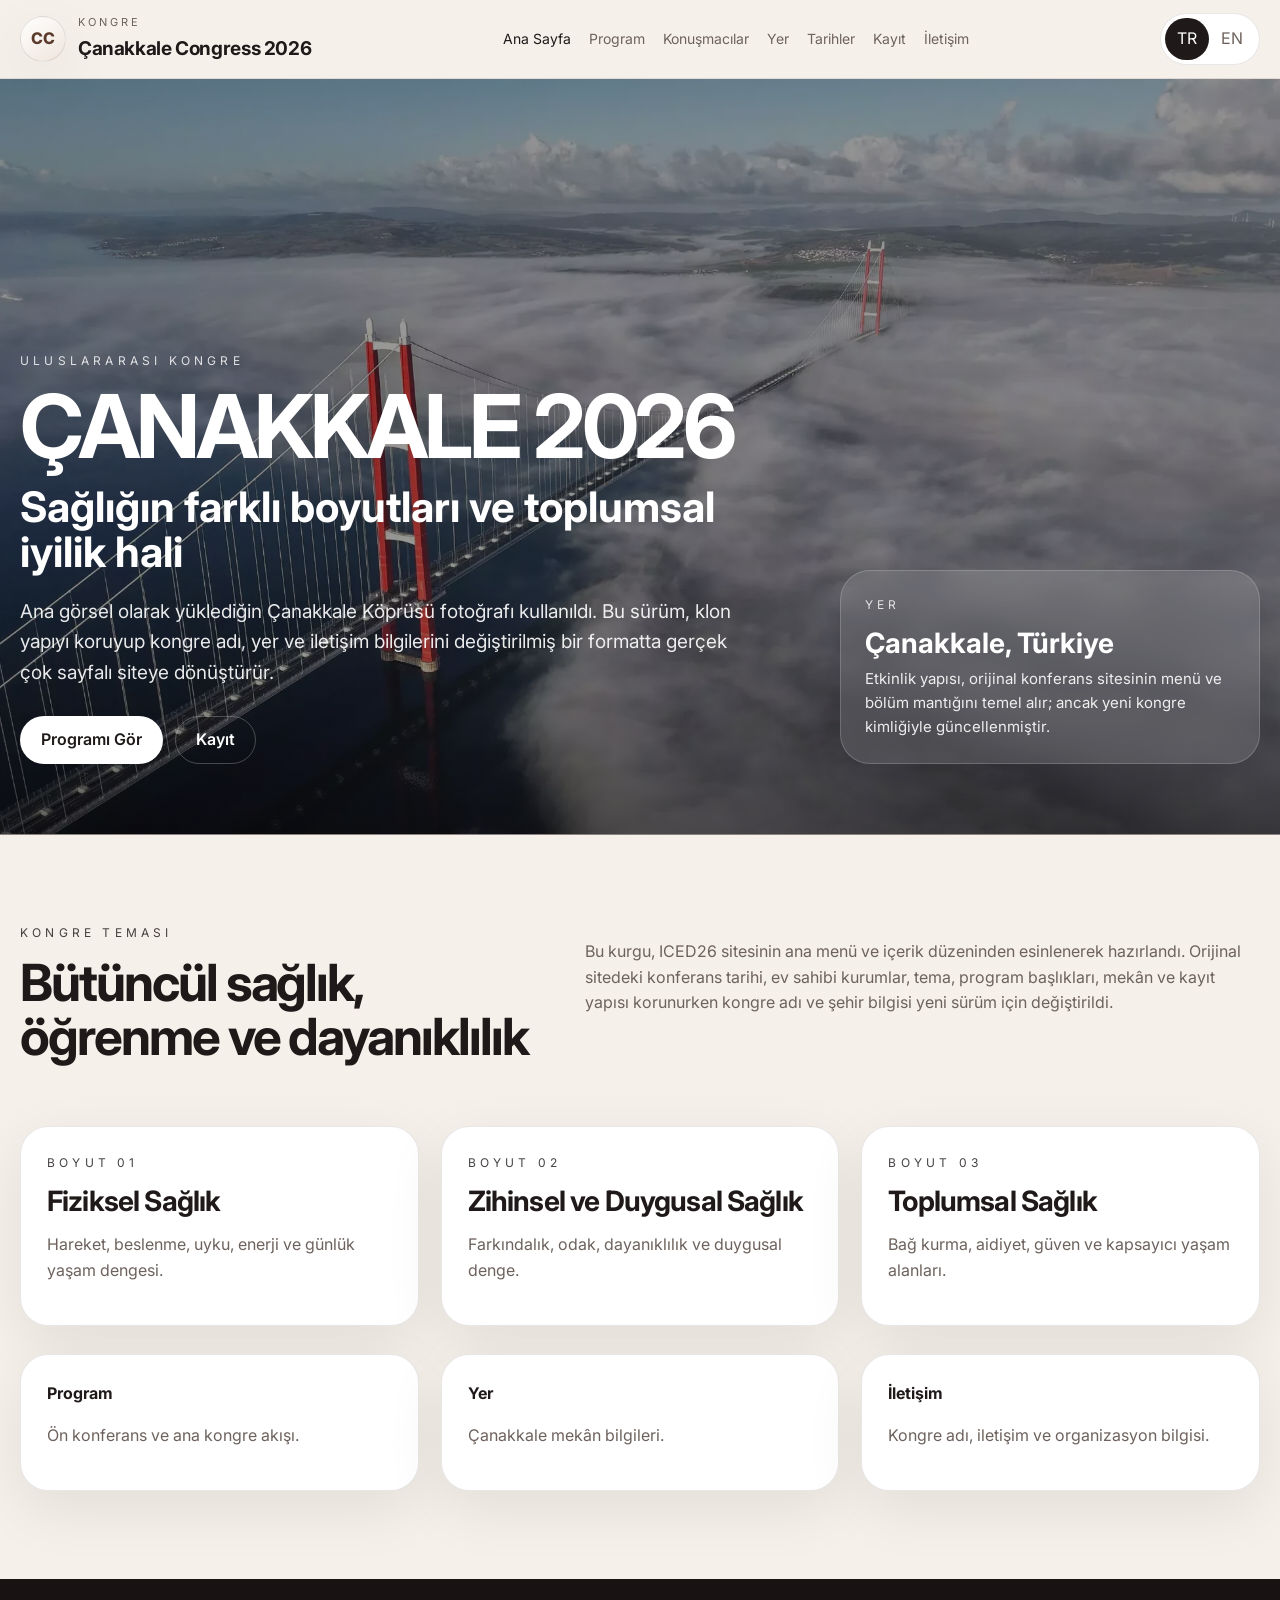
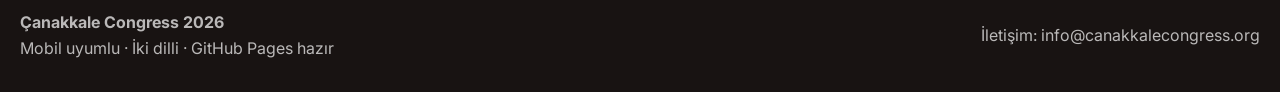
==== commit b4cbfaa8: "Add files via upload" ====
--- a/index.html
+++ b/index.html
@@ -3,628 +3,134 @@
 <head>
   <meta charset="UTF-8" />
   <meta name="viewport" content="width=device-width, initial-scale=1.0" />
-  <title>ICED26 Style Clone</title>
-  <meta
-    name="description"
-    content="Türkçe / English, mobil uyumlu, çok bölümlü konferans sitesi."
-  />
+  <title>Çanakkale Congress 2026</title>
+  <meta name="description" content="Bilingual congress website template." />
   <link rel="preconnect" href="https://fonts.googleapis.com" />
   <link rel="preconnect" href="https://fonts.gstatic.com" crossorigin />
-  <link
-    href="https://fonts.googleapis.com/css2?family=Inter:wght@400;500;600;700;800&display=swap"
-    rel="stylesheet"
-  />
+  <link href="https://fonts.googleapis.com/css2?family=Inter:wght@400;500;600;700;800&display=swap" rel="stylesheet" />
   <link rel="stylesheet" href="style.css" />
 </head>
 <body>
-  <header class="topbar">
-    <div class="container topbar-inner">
-      <a href="#home" class="brand" data-route="home">
-        <div class="brand-badge">IC</div>
-        <div class="brand-text">
-          <small>
-            <span data-lang-inline="tr">Konferans</span>
-            <span data-lang-inline="en">Conference</span>
-          </small>
-          <strong>ICED26 Clone</strong>
+<header class="topbar">
+  <div class="container topbar-inner">
+    <a href="index.html" class="brand">
+      <div class="brand-badge">CC</div>
+      <div class="brand-text">
+        <small><span data-lang-inline="tr">Kongre</span><span data-lang-inline="en">Congress</span></small>
+        <strong>Çanakkale Congress 2026</strong>
+      </div>
+    </a>
+
+    <nav class="desktop-nav">
+      <a href="index.html" class="active"><span data-lang-inline="tr">Ana Sayfa</span><span data-lang-inline="en">Home</span></a>
+      <a href="programme.html"><span data-lang-inline="tr">Program</span><span data-lang-inline="en">Programme</span></a>
+      <a href="speakers.html"><span data-lang-inline="tr">Konuşmacılar</span><span data-lang-inline="en">Speakers</span></a>
+      <a href="venue.html"><span data-lang-inline="tr">Yer</span><span data-lang-inline="en">Venue</span></a>
+      <a href="dates.html"><span data-lang-inline="tr">Tarihler</span><span data-lang-inline="en">Dates</span></a>
+      <a href="register.html"><span data-lang-inline="tr">Kayıt</span><span data-lang-inline="en">Register</span></a>
+      <a href="contact.html"><span data-lang-inline="tr">İletişim</span><span data-lang-inline="en">Contact</span></a>
+    </nav>
+
+    <div class="topbar-actions">
+      <div class="lang-switch" aria-label="Language switcher">
+        <button id="langTR" class="active" type="button">TR</button>
+        <button id="langEN" type="button">EN</button>
+      </div>
+      <button class="menu-toggle" id="menuToggle" type="button" aria-label="Menu">☰</button>
+    </div>
+  </div>
+
+  <div class="container mobile-panel" id="mobilePanel">
+    <nav>
+      <a href="index.html"><span data-lang-inline="tr">Ana Sayfa</span><span data-lang-inline="en">Home</span></a>
+      <a href="programme.html"><span data-lang-inline="tr">Program</span><span data-lang-inline="en">Programme</span></a>
+      <a href="speakers.html"><span data-lang-inline="tr">Konuşmacılar</span><span data-lang-inline="en">Speakers</span></a>
+      <a href="venue.html"><span data-lang-inline="tr">Yer</span><span data-lang-inline="en">Venue</span></a>
+      <a href="dates.html"><span data-lang-inline="tr">Tarihler</span><span data-lang-inline="en">Dates</span></a>
+      <a href="register.html"><span data-lang-inline="tr">Kayıt</span><span data-lang-inline="en">Register</span></a>
+      <a href="contact.html"><span data-lang-inline="tr">İletişim</span><span data-lang-inline="en">Contact</span></a>
+    </nav>
+  </div>
+</header>
+<main>
+  <section class="hero">
+    <div class="container hero-inner">
+      <div>
+        <div class="eyebrow"><span data-lang-inline="tr">Uluslararası Kongre</span><span data-lang-inline="en">International Congress</span></div>
+        <h1>ÇANAKKALE 2026</h1>
+        <h2>
+          <span data-lang="tr">Sağlığın farklı boyutları ve toplumsal iyilik hali</span>
+          <span data-lang="en">Different dimensions of health and community wellbeing</span>
+        </h2>
+        <p>
+          <span data-lang="tr">Ana görsel olarak yüklediğin Çanakkale Köprüsü fotoğrafı kullanıldı. Bu sürüm, klon yapıyı koruyup kongre adı, yer ve iletişim bilgilerini değiştirilmiş bir formatta gerçek çok sayfalı siteye dönüştürür.</span>
+          <span data-lang="en">Your uploaded Çanakkale Bridge image is used as the hero visual. This version keeps the clone structure while turning the site into a real multi-page website with changed congress name, location, and contact details.</span>
+        </p>
+        <div class="hero-cta">
+          <a class="btn btn-primary" href="programme.html"><span data-lang-inline="tr">Programı Gör</span><span data-lang-inline="en">View Programme</span></a>
+          <a class="btn btn-secondary" href="register.html"><span data-lang-inline="tr">Kayıt</span><span data-lang-inline="en">Register</span></a>
         </div>
-      </a>
+      </div>
 
-      <nav class="desktop-nav">
-        <a href="#home" data-route="home">
-          <span data-lang-inline="tr">Ana Sayfa</span>
-          <span data-lang-inline="en">Home</span>
-        </a>
-        <a href="#theme" data-route="theme">
-          <span data-lang-inline="tr">Tema</span>
-          <span data-lang-inline="en">Theme</span>
-        </a>
-        <a href="#programme" data-route="programme">
-          <span data-lang-inline="tr">Program</span>
-          <span data-lang-inline="en">Programme</span>
-        </a>
-        <a href="#speakers" data-route="speakers">
-          <span data-lang-inline="tr">Konuşmacılar</span>
-          <span data-lang-inline="en">Speakers</span>
-        </a>
-        <a href="#venue" data-route="venue">
-          <span data-lang-inline="tr">Mekân</span>
-          <span data-lang-inline="en">Venue</span>
-        </a>
-        <a href="#dates" data-route="dates">
-          <span data-lang-inline="tr">Tarihler</span>
-          <span data-lang-inline="en">Dates</span>
-        </a>
-        <a href="#register" data-route="register">
-          <span data-lang-inline="tr">Kayıt</span>
-          <span data-lang-inline="en">Register</span>
-        </a>
-      </nav>
+      <aside class="hero-card">
+        <div class="eyebrow"><span data-lang-inline="tr">Yer</span><span data-lang-inline="en">Location</span></div>
+        <h3><span data-lang="tr">Çanakkale, Türkiye</span><span data-lang="en">Çanakkale, Türkiye</span></h3>
+        <p>
+          <span data-lang="tr">Etkinlik yapısı, orijinal konferans sitesinin menü ve bölüm mantığını temel alır; ancak yeni kongre kimliğiyle güncellenmiştir.</span>
+          <span data-lang="en">The event structure follows the menu and section logic of the original conference site, but it is updated with a new congress identity.</span>
+        </p>
+      </aside>
+    </div>
+  </section>
 
-      <div class="topbar-actions">
-        <div class="lang-switch" aria-label="Language switcher">
-          <button id="langTR" class="active" type="button">TR</button>
-          <button id="langEN" type="button">EN</button>
+  <section class="section">
+    <div class="container">
+      <div class="grid-2">
+        <div class="section-head">
+          <div class="eyebrow"><span data-lang-inline="tr">Kongre Teması</span><span data-lang-inline="en">Congress Theme</span></div>
+          <h2><span data-lang="tr">Bütüncül sağlık, öğrenme ve dayanıklılık</span><span data-lang="en">Holistic health, learning, and resilience</span></h2>
         </div>
-        <button class="menu-toggle" id="menuToggle" type="button" aria-label="Menu">
-          ☰
-        </button>
+        <div>
+          <p class="muted" data-lang="tr">Bu kurgu, ICED26 sitesinin ana menü ve içerik düzeninden esinlenerek hazırlandı. Orijinal sitedeki konferans tarihi, ev sahibi kurumlar, tema, program başlıkları, mekân ve kayıt yapısı korunurken kongre adı ve şehir bilgisi yeni sürüm için değiştirildi.</p>
+          <p class="muted" data-lang="en">This setup is inspired by the main menu and content structure of the ICED26 website. The original site's conference timeline, hosting structure, theme hierarchy, programme, venue, and registration layout are preserved while the congress name and city have been changed for this version.</p>
+        </div>
+      </div>
+
+      <div class="cards-3">
+        <article class="card">
+          <div class="eyebrow"><span data-lang-inline="tr">Boyut 01</span><span data-lang-inline="en">Dimension 01</span></div>
+          <h3><span data-lang="tr">Fiziksel Sağlık</span><span data-lang="en">Physical Wellbeing</span></h3>
+          <p><span data-lang="tr">Hareket, beslenme, uyku, enerji ve günlük yaşam dengesi.</span><span data-lang="en">Movement, nutrition, sleep, energy, and daily balance.</span></p>
+        </article>
+        <article class="card">
+          <div class="eyebrow"><span data-lang-inline="tr">Boyut 02</span><span data-lang-inline="en">Dimension 02</span></div>
+          <h3><span data-lang="tr">Zihinsel ve Duygusal Sağlık</span><span data-lang="en">Mental & Emotional Wellbeing</span></h3>
+          <p><span data-lang="tr">Farkındalık, odak, dayanıklılık ve duygusal denge.</span><span data-lang="en">Awareness, focus, resilience, and emotional balance.</span></p>
+        </article>
+        <article class="card">
+          <div class="eyebrow"><span data-lang-inline="tr">Boyut 03</span><span data-lang-inline="en">Dimension 03</span></div>
+          <h3><span data-lang="tr">Toplumsal Sağlık</span><span data-lang="en">Community Wellbeing</span></h3>
+          <p><span data-lang="tr">Bağ kurma, aidiyet, güven ve kapsayıcı yaşam alanları.</span><span data-lang="en">Connection, belonging, trust, and inclusive environments.</span></p>
+        </article>
+      </div>
+
+      <div class="page-links" style="margin-top:28px;">
+        <a href="programme.html" class="page-link"><strong><span data-lang-inline="tr">Program</span><span data-lang-inline="en">Programme</span></strong><p class="muted"><span data-lang="tr">Ön konferans ve ana kongre akışı.</span><span data-lang="en">Pre-conference and main congress flow.</span></p></a>
+        <a href="venue.html" class="page-link"><strong><span data-lang-inline="tr">Yer</span><span data-lang-inline="en">Venue</span></strong><p class="muted"><span data-lang="tr">Çanakkale mekân bilgileri.</span><span data-lang="en">Çanakkale venue details.</span></p></a>
+        <a href="contact.html" class="page-link"><strong><span data-lang-inline="tr">İletişim</span><span data-lang-inline="en">Contact</span></strong><p class="muted"><span data-lang="tr">Kongre adı, iletişim ve organizasyon bilgisi.</span><span data-lang="en">Congress name, contact, and organization details.</span></p></a>
       </div>
     </div>
-
-    <div class="container mobile-panel" id="mobilePanel">
-      <nav>
-        <a href="#home" data-route="home">
-          <span data-lang-inline="tr">Ana Sayfa</span>
-          <span data-lang-inline="en">Home</span>
-        </a>
-        <a href="#theme" data-route="theme">
-          <span data-lang-inline="tr">Tema</span>
-          <span data-lang-inline="en">Theme</span>
-        </a>
-        <a href="#programme" data-route="programme">
-          <span data-lang-inline="tr">Program</span>
-          <span data-lang-inline="en">Programme</span>
-        </a>
-        <a href="#speakers" data-route="speakers">
-          <span data-lang-inline="tr">Konuşmacılar</span>
-          <span data-lang-inline="en">Speakers</span>
-        </a>
-        <a href="#venue" data-route="venue">
-          <span data-lang-inline="tr">Mekân</span>
-          <span data-lang-inline="en">Venue</span>
-        </a>
-        <a href="#dates" data-route="dates">
-          <span data-lang-inline="tr">Tarihler</span>
-          <span data-lang-inline="en">Dates</span>
-        </a>
-        <a href="#register" data-route="register">
-          <span data-lang-inline="tr">Kayıt</span>
-          <span data-lang-inline="en">Register</span>
-        </a>
-      </nav>
+  </section>
+</main>
+<footer class="footer">
+  <div class="container footer-inner">
+    <div>
+      <strong>Çanakkale Congress 2026</strong>
+      <div><span data-lang-inline="tr">Mobil uyumlu · İki dilli · GitHub Pages hazır</span><span data-lang-inline="en">Responsive · Bilingual · GitHub Pages ready</span></div>
     </div>
-  </header>
-
-  <main>
-    <section class="page active" id="page-home">
-      <section class="hero" id="home">
-        <div class="container hero-inner">
-          <div>
-            <div class="eyebrow">
-              <span data-lang-inline="tr">Uluslararası Konferans</span>
-              <span data-lang-inline="en">International Conference</span>
-            </div>
-
-            <h1>ICED26</h1>
-
-            <h2>
-              <span data-lang="tr">Sağlığın farklı boyutlarını birlikte düşünelim</span>
-              <span data-lang="en">Exploring the different dimensions of wellbeing together</span>
-            </h2>
-
-            <p>
-              <span data-lang="tr">
-                Fiziksel, zihinsel, duygusal ve sosyal sağlığın kesişimlerini öne çıkaran,
-                iki dilli ve mobil uyumlu premium bir konferans deneyimi.
-              </span>
-              <span data-lang="en">
-                A premium bilingual and mobile-responsive conference experience highlighting
-                the intersections of physical, mental, emotional, and social wellbeing.
-              </span>
-            </p>
-
-            <div class="hero-cta">
-              <a class="btn btn-primary" href="#programme" data-route="programme">
-                <span data-lang-inline="tr">Programı Gör</span>
-                <span data-lang-inline="en">View Programme</span>
-              </a>
-              <a class="btn btn-secondary" href="#register" data-route="register">
-                <span data-lang-inline="tr">Kayıt Ol</span>
-                <span data-lang-inline="en">Register</span>
-              </a>
-            </div>
-          </div>
-
-          <aside class="hero-card">
-            <div class="eyebrow">
-              <span data-lang-inline="tr">Güncelleme</span>
-              <span data-lang-inline="en">Update</span>
-            </div>
-            <h3>
-              <span data-lang="tr">
-                Modern, temiz ve çok sayfalı hissiyat veren açılış tasarımı
-              </span>
-              <span data-lang="en">
-                A modern, clean landing design with a multi-page feel
-              </span>
-            </h3>
-            <p>
-              <span data-lang="tr">
-                Bu yapı GitHub Pages üzerinde doğrudan çalışır. İstersen ileride her bölümü
-                ayrı HTML sayfalarına da bölebilirsin.
-              </span>
-              <span data-lang="en">
-                This structure runs directly on GitHub Pages. You can later split each section
-                into separate HTML pages if you want.
-              </span>
-            </p>
-          </aside>
-        </div>
-      </section>
-
-      <section class="section" id="theme">
-        <div class="container">
-          <div class="grid-2">
-            <div class="section-head">
-              <div class="eyebrow">
-                <span data-lang-inline="tr">Tema</span>
-                <span data-lang-inline="en">Theme</span>
-              </div>
-              <h3>
-                <span data-lang="tr">Ajans, öğrenme ve bütüncül sağlık yaklaşımı</span>
-                <span data-lang="en">Agency, learning, and a holistic wellbeing approach</span>
-              </h3>
-            </div>
-
-            <div>
-              <p class="muted" data-lang="tr">
-                Bu bölüm, orijinal konferans sitesi hissini korurken senin istediğin sağlık
-                merkezli anlatıyı öne çıkarır. Hero alanı ve alt kartlar birlikte
-                “sağlığın farklı boyutları” temasını güçlendirir.
-              </p>
-              <p class="muted" data-lang="en">
-                This section preserves the feel of the original conference site while bringing
-                forward the wellbeing-centered narrative you requested. The hero area and
-                supporting cards reinforce the theme of the different dimensions of health.
-              </p>
-            </div>
-          </div>
-
-          <div class="cards-3">
-            <article class="card">
-              <div class="eyebrow">
-                <span data-lang-inline="tr">Boyut 01</span>
-                <span data-lang-inline="en">Dimension 01</span>
-              </div>
-              <h4>
-                <span data-lang="tr">Fiziksel Sağlık</span>
-                <span data-lang="en">Physical Wellbeing</span>
-              </h4>
-              <p>
-                <span data-lang="tr">
-                  Hareket, enerji, uyku, beslenme ve sürdürülebilir günlük yaşam alışkanlıkları.
-                </span>
-                <span data-lang="en">
-                  Movement, energy, sleep, nutrition, and sustainable daily life habits.
-                </span>
-              </p>
-            </article>
-
-            <article class="card">
-              <div class="eyebrow">
-                <span data-lang-inline="tr">Boyut 02</span>
-                <span data-lang-inline="en">Dimension 02</span>
-              </div>
-              <h4>
-                <span data-lang="tr">Zihinsel ve Duygusal Sağlık</span>
-                <span data-lang="en">Mental & Emotional Wellbeing</span>
-              </h4>
-              <p>
-                <span data-lang="tr">
-                  Odak, farkındalık, duygusal denge, dayanıklılık ve öğrenme kapasitesi.
-                </span>
-                <span data-lang="en">
-                  Focus, awareness, emotional balance, resilience, and learning capacity.
-                </span>
-              </p>
-            </article>
-
-            <article class="card">
-              <div class="eyebrow">
-                <span data-lang-inline="tr">Boyut 03</span>
-                <span data-lang-inline="en">Dimension 03</span>
-              </div>
-              <h4>
-                <span data-lang="tr">Sosyal ve Toplumsal Sağlık</span>
-                <span data-lang="en">Social & Community Wellbeing</span>
-              </h4>
-              <p>
-                <span data-lang="tr">
-                  Bağ kurma, aidiyet, iş birliği, güven ve kapsayıcı topluluk deneyimleri.
-                </span>
-                <span data-lang="en">
-                  Connection, belonging, collaboration, trust, and inclusive community experiences.
-                </span>
-              </p>
-            </article>
-          </div>
-        </div>
-      </section>
-
-      <section class="section alt">
-        <div class="container">
-          <div class="section-head">
-            <div class="eyebrow">
-              <span data-lang-inline="tr">Sayfalar</span>
-              <span data-lang-inline="en">Pages</span>
-            </div>
-            <h3>
-              <span data-lang="tr">Çok sayfalı yapı</span>
-              <span data-lang="en">Multi-page structure</span>
-            </h3>
-            <p>
-              <span data-lang="tr">
-                Aşağıdaki kartlar, sitede ayrı sayfa gibi çalışan bölümlere yönlendirir.
-              </span>
-              <span data-lang="en">
-                The cards below route to sections that behave like separate pages inside the site.
-              </span>
-            </p>
-          </div>
-
-          <div class="page-links">
-            <a href="#programme" data-route="programme" class="page-link">
-              <strong>
-                <span data-lang-inline="tr">Program</span>
-                <span data-lang-inline="en">Programme</span>
-              </strong>
-              <p class="muted">
-                <span data-lang="tr">Günlere ve oturumlara ayrılmış zaman planı.</span>
-                <span data-lang="en">Time plan divided by days and sessions.</span>
-              </p>
-            </a>
-
-            <a href="#speakers" data-route="speakers" class="page-link">
-              <strong>
-                <span data-lang-inline="tr">Konuşmacılar</span>
-                <span data-lang-inline="en">Speakers</span>
-              </strong>
-              <p class="muted">
-                <span data-lang="tr">Öne çıkan isimler ve sunum başlıkları.</span>
-                <span data-lang="en">Featured speakers and presentation titles.</span>
-              </p>
-            </a>
-
-            <a href="#register" data-route="register" class="page-link">
-              <strong>
-                <span data-lang-inline="tr">Kayıt</span>
-                <span data-lang-inline="en">Register</span>
-              </strong>
-              <p class="muted">
-                <span data-lang="tr">Ücretler, kategoriler ve katılım seçenekleri.</span>
-                <span data-lang="en">Fees, categories, and participation options.</span>
-              </p>
-            </a>
-          </div>
-        </div>
-      </section>
-    </section>
-
-    <section class="page" id="page-programme">
-      <section class="section" id="programme">
-        <div class="container">
-          <div class="section-head">
-            <div class="eyebrow">
-              <span data-lang-inline="tr">Program</span>
-              <span data-lang-inline="en">Programme</span>
-            </div>
-            <h3>
-              <span data-lang="tr">Konferans akışı</span>
-              <span data-lang="en">Conference flow</span>
-            </h3>
-          </div>
-
-          <div class="schedule">
-            <article class="card">
-              <h4>
-                <span data-lang="tr">Ön Konferans</span>
-                <span data-lang="en">Pre-Conference</span>
-              </h4>
-              <ul class="list">
-                <li><span class="dot"></span><span><strong>08:00</strong> <span data-lang-inline="tr">Karşılama ve kayıt</span><span data-lang-inline="en">Welcome and registration</span></span></li>
-                <li><span class="dot"></span><span><strong>09:00</strong> <span data-lang-inline="tr">Paralel atölyeler A</span><span data-lang-inline="en">Parallel workshops A</span></span></li>
-                <li><span class="dot"></span><span><strong>12:00</strong> <span data-lang-inline="tr">Öğle arası</span><span data-lang-inline="en">Lunch break</span></span></li>
-                <li><span class="dot"></span><span><strong>13:15</strong> <span data-lang-inline="tr">Paralel atölyeler B</span><span data-lang-inline="en">Parallel workshops B</span></span></li>
-                <li><span class="dot"></span><span><strong>16:30</strong> <span data-lang-inline="tr">Paralel atölyeler C</span><span data-lang-inline="en">Parallel workshops C</span></span></li>
-              </ul>
-            </article>
-
-            <article class="card">
-              <h4>
-                <span data-lang="tr">Ana Konferans</span>
-                <span data-lang="en">Main Conference</span>
-              </h4>
-              <ul class="list">
-                <li><span class="dot"></span><span><strong>Day 1</strong> <span data-lang-inline="tr">Açılış ve keynote</span><span data-lang-inline="en">Opening and keynote</span></span></li>
-                <li><span class="dot"></span><span><strong>Day 2</strong> <span data-lang-inline="tr">Paralel oturumlar ve panel</span><span data-lang-inline="en">Parallel sessions and panel</span></span></li>
-                <li><span class="dot"></span><span><strong>Day 3</strong> <span data-lang-inline="tr">Yuvarlak masa ve kapanış</span><span data-lang-inline="en">Roundtable and closing</span></span></li>
-                <li><span class="dot"></span><span><strong>Evening</strong> <span data-lang-inline="tr">Karşılama resepsiyonu ve gala</span><span data-lang-inline="en">Welcome reception and gala</span></span></li>
-              </ul>
-            </article>
-          </div>
-        </div>
-      </section>
-    </section>
-
-    <section class="page" id="page-speakers">
-      <section class="section alt" id="speakers">
-        <div class="container">
-          <div class="section-head">
-            <div class="eyebrow">
-              <span data-lang-inline="tr">Konuşmacılar</span>
-              <span data-lang-inline="en">Speakers</span>
-            </div>
-            <h3>
-              <span data-lang="tr">Öne çıkan isimler</span>
-              <span data-lang="en">Featured voices</span>
-            </h3>
-          </div>
-
-          <div class="speaker-grid">
-            <article class="card speaker-card">
-              <img
-                src="https://images.unsplash.com/photo-1494790108377-be9c29b29330?auto=format&fit=crop&w=900&q=80"
-                alt="Speaker 1"
-              />
-              <div class="speaker-body">
-                <h4>Dr. Maya Ellis</h4>
-                <p>
-                  <span data-lang="tr">Zihinsel dayanıklılık ve öğrenme tasarımı</span>
-                  <span data-lang="en">Mental resilience and learning design</span>
-                </p>
-              </div>
-            </article>
-
-            <article class="card speaker-card">
-              <img
-                src="https://images.unsplash.com/photo-1500648767791-00dcc994a43e?auto=format&fit=crop&w=900&q=80"
-                alt="Speaker 2"
-              />
-              <div class="speaker-body">
-                <h4>Prof. Daniel Reed</h4>
-                <p>
-                  <span data-lang="tr">Topluluk sağlığı ve kurum kültürü</span>
-                  <span data-lang="en">Community wellbeing and institutional culture</span>
-                </p>
-              </div>
-            </article>
-
-            <article class="card speaker-card">
-              <img
-                src="https://images.unsplash.com/photo-1580489944761-15a19d654956?auto=format&fit=crop&w=900&q=80"
-                alt="Speaker 3"
-              />
-              <div class="speaker-body">
-                <h4>Franziska Keller</h4>
-                <p>
-                  <span data-lang="tr">Sürdürülebilir sağlık ekosistemleri</span>
-                  <span data-lang="en">Sustainable wellbeing ecosystems</span>
-                </p>
-              </div>
-            </article>
-          </div>
-        </div>
-      </section>
-    </section>
-
-    <section class="page" id="page-venue">
-      <section class="section" id="venue">
-        <div class="container">
-          <div class="section-head">
-            <div class="eyebrow">
-              <span data-lang-inline="tr">Mekân</span>
-              <span data-lang-inline="en">Venue</span>
-            </div>
-            <h3>
-              <span data-lang="tr">Etkinlik alanı</span>
-              <span data-lang="en">Event venue</span>
-            </h3>
-          </div>
-
-          <div class="cards-3">
-            <article class="card">
-              <h4>Main Hall</h4>
-              <p>
-                <span data-lang="tr">Ana oturumlar ve keynote sunumları.</span>
-                <span data-lang="en">Main sessions and keynote presentations.</span>
-              </p>
-            </article>
-
-            <article class="card">
-              <h4>Workshop Rooms</h4>
-              <p>
-                <span data-lang="tr">Paralel atölye ve uygulama alanları.</span>
-                <span data-lang="en">Parallel workshop and practice rooms.</span>
-              </p>
-            </article>
-
-            <article class="card">
-              <h4>Networking Lounge</h4>
-              <p>
-                <span data-lang="tr">Sosyal bağ kurma ve mola alanı.</span>
-                <span data-lang="en">A space for networking and breaks.</span>
-              </p>
-            </article>
-          </div>
-        </div>
-      </section>
-    </section>
-
-    <section class="page" id="page-dates">
-      <section class="section alt" id="dates">
-        <div class="container">
-          <div class="section-head">
-            <div class="eyebrow">
-              <span data-lang-inline="tr">Tarihler</span>
-              <span data-lang-inline="en">Dates</span>
-            </div>
-            <h3>
-              <span data-lang="tr">Önemli tarihler</span>
-              <span data-lang="en">Important dates</span>
-            </h3>
-          </div>
-
-          <div class="table-wrap">
-            <table>
-              <thead>
-                <tr>
-                  <th>
-                    <span data-lang-inline="tr">Tarih</span>
-                    <span data-lang-inline="en">Date</span>
-                  </th>
-                  <th>
-                    <span data-lang-inline="tr">Açıklama</span>
-                    <span data-lang-inline="en">Description</span>
-                  </th>
-                </tr>
-              </thead>
-              <tbody>
-                <tr>
-                  <td>25 April 2025</td>
-                  <td>
-                    <span data-lang="tr">Öneri gönderim açılışı</span>
-                    <span data-lang="en">Proposal submission opens</span>
-                  </td>
-                </tr>
-                <tr>
-                  <td>15 June 2025</td>
-                  <td>
-                    <span data-lang="tr">Kayıt açılışı</span>
-                    <span data-lang="en">Registration opens</span>
-                  </td>
-                </tr>
-                <tr>
-                  <td>15 December 2025</td>
-                  <td>
-                    <span data-lang="tr">Öneri son tarihi</span>
-                    <span data-lang="en">Proposal submission deadline</span>
-                  </td>
-                </tr>
-                <tr>
-                  <td>1 April 2026</td>
-                  <td>
-                    <span data-lang="tr">Erken kayıt son günü</span>
-                    <span data-lang="en">Early bird deadline</span>
-                  </td>
-                </tr>
-                <tr>
-                  <td>24–26 June 2026</td>
-                  <td>
-                    <span data-lang="tr">Konferans günleri</span>
-                    <span data-lang="en">Conference dates</span>
-                  </td>
-                </tr>
-              </tbody>
-            </table>
-          </div>
-        </div>
-      </section>
-    </section>
-
-    <section class="page" id="page-register">
-      <section class="section" id="register">
-        <div class="container">
-          <div class="section-head">
-            <div class="eyebrow">
-              <span data-lang-inline="tr">Kayıt</span>
-              <span data-lang-inline="en">Register</span>
-            </div>
-            <h3>
-              <span data-lang="tr">Ücretlendirme</span>
-              <span data-lang="en">Pricing</span>
-            </h3>
-          </div>
-
-          <div class="pricing">
-            <div class="table-wrap">
-              <table>
-                <thead>
-                  <tr>
-                    <th>
-                      <span data-lang-inline="tr">Kategori</span>
-                      <span data-lang-inline="en">Category</span>
-                    </th>
-                    <th>
-                      <span data-lang-inline="tr">Erken</span>
-                      <span data-lang-inline="en">Early</span>
-                    </th>
-                    <th>
-                      <span data-lang-inline="tr">Normal</span>
-                      <span data-lang-inline="en">Regular</span>
-                    </th>
-                  </tr>
-                </thead>
-                <tbody>
-                  <tr>
-                    <td>
-                      <span data-lang="tr">Standart katılım</span>
-                      <span data-lang="en">Standard attendance</span>
-                    </td>
-                    <td>€575</td>
-                    <td>€650</td>
-                  </tr>
-                  <tr>
-                    <td>
-                      <span data-lang="tr">Online katılım</span>
-                      <span data-lang="en">Online attendance</span>
-                    </td>
-                    <td>€200</td>
-                    <td>€275</td>
-                  </tr>
-                  <tr>
-                    <td>
-                      <span data-lang="tr">Ön konferans atölyeleri</span>
-                      <span data-lang="en">Pre-conference workshops</span>
-                    </td>
-                    <td>€100</td>
-                    <td>€100</td>
-                  </tr>
-                </tbody>
-              </table>
-            </div>
-          </div>
-        </div>
-      </section>
-    </section>
-  </main>
-
-  <footer class="footer">
-    <div class="container footer-inner">
-      <div>
-        <strong>ICED26 Style Clone</strong>
-        <div>
-          <span data-lang-inline="tr">Tek dosyalı mantık, 3 dosyalı yapı</span>
-          <span data-lang-inline="en">Single-page logic, 3-file structure</span>
-        </div>
-      </div>
-      <div>
-        <span data-lang-inline="tr">Mobil uyumlu · İki dilli · GitHub Pages hazır</span>
-        <span data-lang-inline="en">Responsive · Bilingual · GitHub Pages ready</span>
-      </div>
-    </div>
-  </footer>
-
-  <script src="script.js"></script>
+    <div><span data-lang-inline="tr">İletişim: info@canakkalecongress.org</span><span data-lang-inline="en">Contact: info@canakkalecongress.org</span></div>
+  </div>
+</footer>
+<script src="script.js"></script>
 </body>
-</html>
+</html>
--- a/style.css
+++ b/style.css
@@ -1,45 +1,193 @@
 :root {
-  --primary: #00f2fe; /* Canlı Turkuaz */
-  --secondary: #4facfe; /* Gök Mavisi */
-  --dark-bg: #0a0f1d;
-  --card-bg: rgba(255, 255, 255, 0.05);
-  --text-main: #e2e8f0;
-  --text-dim: #94a3b8;
-  --accent: #f5a623;
-  --glass: blur(12px) saturate(180%);
-  --transition: all 0.4s cubic-bezier(0.175, 0.885, 0.32, 1.275);
+  --bg: #f6f0ea;
+  --surface: #fffaf6;
+  --card: #ffffff;
+  --text: #1f1a19;
+  --muted: #6d625d;
+  --accent: #8a5a44;
+  --accent-dark: #5c3a2b;
+  --line: rgba(31, 26, 25, 0.1);
+  --hero-overlay: rgba(15, 11, 10, 0.42);
+  --shadow: 0 18px 60px rgba(0, 0, 0, 0.08);
+  --radius: 28px;
+  --max: 1240px;
 }
 
+* { box-sizing: border-box; }
+html { scroll-behavior: smooth; }
 body {
-  background-color: var(--dark-bg);
-  color: var(--text-main);
-  font-family: 'Nunito Sans', sans-serif;
-  overflow-x: hidden;
+  margin: 0;
+  font-family: "Inter", ui-sans-serif, system-ui, -apple-system, BlinkMacSystemFont, "Segoe UI", sans-serif;
+  color: var(--text);
+  background: var(--bg);
+  line-height: 1.6;
+}
+img { max-width: 100%; display: block; }
+a { color: inherit; text-decoration: none; }
+button { font: inherit; }
+.container { width: min(var(--max), calc(100% - 32px)); margin: 0 auto; }
+
+.topbar {
+  position: sticky; top: 0; z-index: 1000; backdrop-filter: blur(14px);
+  background: rgba(246, 240, 234, 0.9); border-bottom: 1px solid var(--line);
+}
+.topbar-inner {
+  display: flex; align-items: center; justify-content: space-between; gap: 20px; min-height: 78px;
+}
+.brand { display: flex; align-items: center; gap: 12px; min-width: 0; }
+.brand-badge {
+  width: 46px; height: 46px; border-radius: 50%;
+  background: linear-gradient(145deg, #ffffff, #efe5dc);
+  border: 1px solid var(--line); box-shadow: var(--shadow);
+  display: grid; place-items: center; font-weight: 800; color: var(--accent-dark);
+}
+.brand-text small {
+  display: block; font-size: 11px; letter-spacing: .28em; text-transform: uppercase; color: var(--muted); margin-bottom: 2px;
+}
+.brand-text strong { display: block; font-size: 19px; letter-spacing: -.02em; }
+.desktop-nav { display: flex; align-items: center; gap: 18px; flex-wrap: wrap; justify-content: flex-end; }
+.desktop-nav a { font-size: 14px; color: var(--muted); transition: .2s ease; }
+.desktop-nav a:hover, .desktop-nav a.active { color: var(--text); }
+
+.topbar-actions { display: flex; align-items: center; gap: 10px; }
+.lang-switch {
+  display: inline-flex; border: 1px solid var(--line); border-radius: 999px; padding: 4px; background: #fff;
+}
+.lang-switch button {
+  border: 0; background: transparent; border-radius: 999px; padding: 8px 12px; cursor: pointer; color: var(--muted);
+}
+.lang-switch button.active { background: var(--text); color: #fff; }
+.menu-toggle {
+  display: none; width: 44px; height: 44px; border-radius: 50%; border: 1px solid var(--line); background: #fff; cursor: pointer;
+}
+.mobile-panel { display: none; border-top: 1px solid var(--line); padding: 14px 0 18px; }
+.mobile-panel.open { display: block; }
+.mobile-panel nav { display: grid; gap: 10px; }
+.mobile-panel a {
+  padding: 12px 14px; border-radius: 16px; background: rgba(255,255,255,.72); border: 1px solid var(--line); color: var(--muted);
 }
 
-/* Cam Morfolojisi (Glassmorphism) Kartları */
-.glass-card {
-  background: var(--card-bg);
-  backdrop-filter: var(--glass);
-  border: 1px solid rgba(255, 255, 255, 0.1);
-  border-radius: 20px;
-  padding: 2rem;
-  transition: var(--transition);
+.hero {
+  position: relative; min-height: 84vh; display: grid; align-items: end; overflow: hidden; border-bottom: 1px solid var(--line);
+  background:
+    linear-gradient(var(--hero-overlay), var(--hero-overlay)),
+    url("canakkale.webp") center/cover no-repeat;
+  color: #fff;
+}
+.hero::after {
+  content: ""; position: absolute; inset: auto 0 0 0; height: 180px;
+  background: linear-gradient(to top, rgba(0,0,0,.35), transparent); pointer-events: none;
+}
+.hero-inner {
+  position: relative; z-index: 1; display: grid; grid-template-columns: 1.2fr .8fr; gap: 28px; align-items: end; padding: 84px 0 70px;
+}
+.eyebrow { font-size: 12px; text-transform: uppercase; letter-spacing: .35em; opacity: .82; margin-bottom: 14px; }
+.hero h1 { margin: 0; font-size: clamp(44px, 9vw, 88px); line-height: .95; letter-spacing: -.05em; }
+.hero h2 { margin: 16px 0 0; font-size: clamp(24px, 4vw, 42px); line-height: 1.08; max-width: 880px; }
+.hero p { max-width: 760px; font-size: clamp(16px, 2vw, 19px); opacity: .9; margin-top: 22px; }
+.hero-cta { display: flex; flex-wrap: wrap; gap: 12px; margin-top: 28px; }
+
+.btn {
+  display: inline-flex; align-items: center; justify-content: center; min-height: 48px; padding: 0 20px;
+  border-radius: 999px; border: 1px solid transparent; cursor: pointer; transition: .2s ease; font-weight: 600;
+}
+.btn-primary { background: #fff; color: var(--text); }
+.btn-primary:hover { transform: translateY(-1px); }
+.btn-secondary { background: transparent; color: #fff; border-color: rgba(255,255,255,.24); }
+.btn-secondary:hover { background: rgba(255,255,255,.08); }
+
+.hero-card {
+  justify-self: end; width: min(100%, 420px); border-radius: 30px; background: rgba(255,255,255,.1);
+  border: 1px solid rgba(255,255,255,.18); box-shadow: 0 20px 70px rgba(0,0,0,.16); padding: 24px; backdrop-filter: blur(16px);
+}
+.hero-card h3 { margin: 10px 0 8px; font-size: 28px; line-height: 1.1; }
+.hero-card p { margin: 0; font-size: 15px; }
+
+.section { padding: 88px 0; }
+.section.alt {
+  background: rgba(255,255,255,.5); border-top: 1px solid var(--line); border-bottom: 1px solid var(--line);
+}
+.section-head { max-width: 880px; margin-bottom: 34px; }
+.section-head h2, .section-head h3 {
+  margin: 8px 0 0; font-size: clamp(32px, 4vw, 52px); line-height: 1.05; letter-spacing: -.04em;
+}
+.section-head p { color: var(--muted); margin-top: 14px; font-size: 16px; }
+
+.grid-2 { display: grid; grid-template-columns: .88fr 1.12fr; gap: 34px; }
+.cards-3 { display: grid; grid-template-columns: repeat(3, 1fr); gap: 22px; margin-top: 28px; }
+.card {
+  background: var(--card); border: 1px solid var(--line); border-radius: var(--radius); padding: 26px; box-shadow: var(--shadow);
+}
+.card h3, .card h4 { margin: 8px 0 8px; font-size: 28px; line-height: 1.08; letter-spacing: -.03em; }
+.card p, .card li, .muted { color: var(--muted); }
+
+.list {
+  padding: 0; list-style: none; display: grid; gap: 12px; margin: 18px 0 0;
+}
+.list li { display: grid; grid-template-columns: 10px 1fr; gap: 12px; align-items: start; font-size: 15px; }
+.dot { width: 7px; height: 7px; border-radius: 50%; background: var(--accent); margin-top: 10px; }
+
+.schedule { display: grid; gap: 18px; grid-template-columns: repeat(2, 1fr); }
+.speaker-grid { display: grid; grid-template-columns: repeat(3, 1fr); gap: 22px; }
+.speaker-card { overflow: hidden; padding: 0; }
+.speaker-card img { width: 100%; aspect-ratio: 1 / 1.05; object-fit: cover; background: #ece4dc; }
+.speaker-body { padding: 22px; }
+
+.table-wrap {
+  overflow: hidden; border-radius: 28px; border: 1px solid var(--line); background: #fff; box-shadow: var(--shadow);
+}
+table { width: 100%; border-collapse: collapse; }
+th, td {
+  padding: 18px 20px; text-align: left; border-bottom: 1px solid var(--line); vertical-align: top;
+}
+th {
+  background: rgba(31,26,25,.04); font-size: 13px; text-transform: uppercase; letter-spacing: .15em; color: var(--muted);
+}
+tr:last-child td { border-bottom: 0; }
+
+.pricing {
+  background: #201a19; color: #fff; border-radius: 32px; padding: 28px; box-shadow: var(--shadow);
+}
+.pricing .table-wrap { background: transparent; border-color: rgba(255,255,255,.12); box-shadow: none; }
+.pricing th, .pricing td { border-color: rgba(255,255,255,.1); }
+.pricing th { background: rgba(255,255,255,.06); color: rgba(255,255,255,.68); }
+.pricing td { color: rgba(255,255,255,.88); }
+
+.page-links { display: grid; grid-template-columns: repeat(3, 1fr); gap: 22px; }
+.page-link {
+  padding: 26px; border-radius: 28px; background: #fff; border: 1px solid var(--line); box-shadow: var(--shadow); transition: .2s ease;
+}
+.page-link:hover { transform: translateY(-3px); }
+.footer {
+  border-top: 1px solid var(--line); background: #181312; color: rgba(255,255,255,.7); padding: 30px 0;
+}
+.footer-inner {
+  display: flex; align-items: center; justify-content: space-between; gap: 18px; flex-wrap: wrap;
 }
 
-.glass-card:hover {
-  transform: translateY(-10px);
-  border-color: var(--primary);
-  box-shadow: 0 20px 40px rgba(0, 0, 0, 0.4);
+[data-lang] { display: none; }
+html.lang-tr [data-lang="tr"] { display: block; }
+html.lang-en [data-lang="en"] { display: block; }
+html.lang-tr [data-lang-inline="tr"], html.lang-en [data-lang-inline="en"] { display: inline; }
+html.lang-tr [data-lang-inline="en"], html.lang-en [data-lang-inline="tr"] { display: none; }
+
+@media (max-width: 1080px) {
+  .desktop-nav { display: none; }
+  .menu-toggle { display: inline-grid; place-items: center; }
+  .hero-inner, .grid-2, .cards-3, .schedule, .speaker-grid, .page-links { grid-template-columns: 1fr; }
+  .hero-card { justify-self: stretch; }
 }
-
-/* Dinamik Dil Gizleme */
-[data-lang] { display: none; }
-html[lang="tr"] [data-lang="tr"] { display: block; }
-html[lang="en"] [data-lang="en"] { display: block; }
-
-/* Kahraman (Hero) Bölümü Gradient Animasyonu */
-.hero-gradient {
-  background: radial-gradient(circle at top right, rgba(79, 172, 254, 0.15), transparent),
-              radial-gradient(circle at bottom left, rgba(0, 242, 254, 0.1), transparent);
+@media (max-width: 720px) {
+  .container { width: min(var(--max), calc(100% - 20px)); }
+  .topbar-inner { min-height: 70px; }
+  .section { padding: 62px 0; }
+  .card, .page-link, .pricing { padding: 20px; }
+  th, td { padding: 14px 14px; font-size: 14px; }
+  .hero { min-height: 78vh; }
+  .hero-inner { padding: 60px 0 44px; }
+  .hero-card h3 { font-size: 24px; }
+  .hero-cta { gap: 10px; }
+  .btn { width: 100%; }
+  .topbar-actions { gap: 8px; }
+  .brand-text strong { font-size: 17px; }
 }
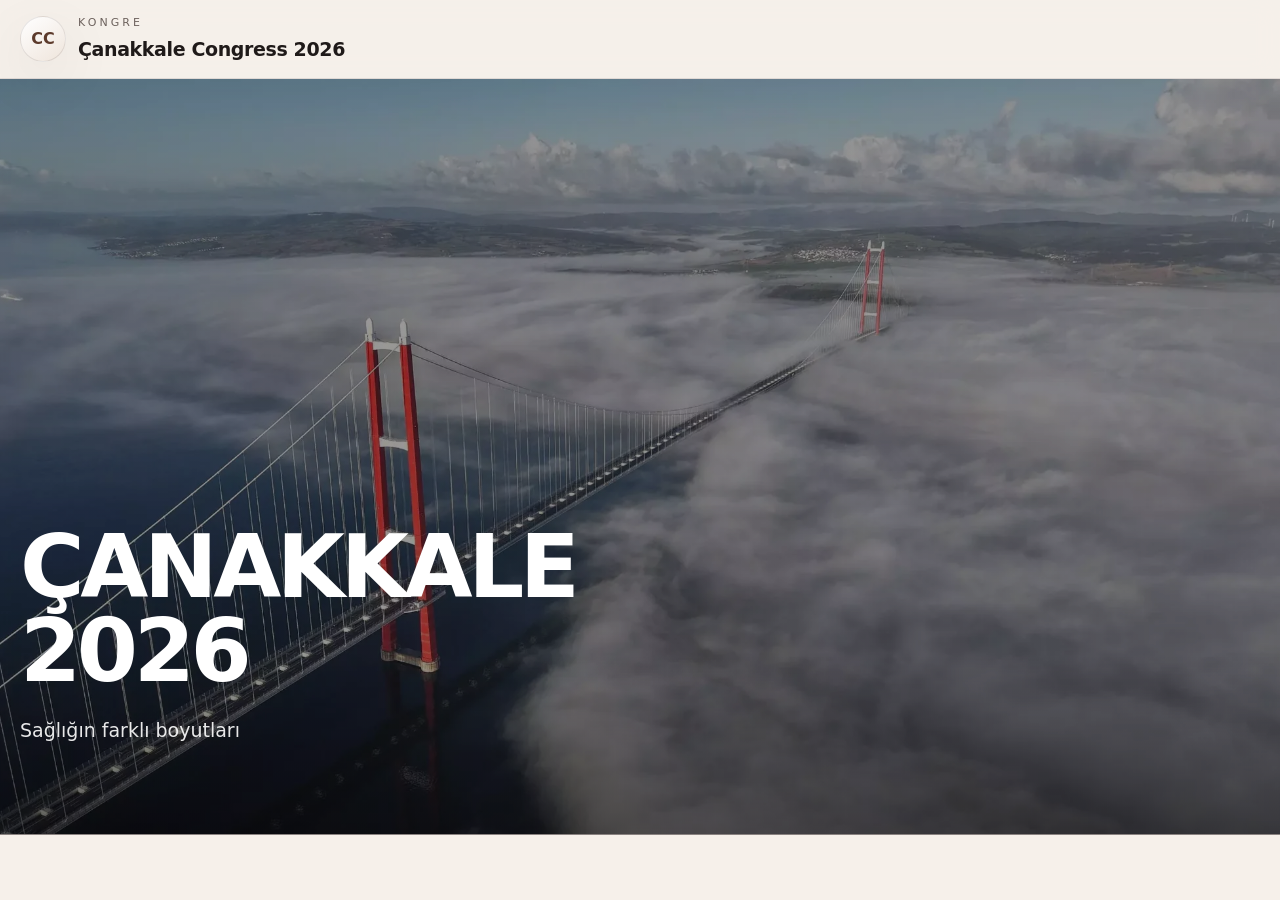
==== commit a0e68ffc: "Update index.html" ====
--- a/index.html
+++ b/index.html
@@ -4,133 +4,47 @@
   <meta charset="UTF-8" />
   <meta name="viewport" content="width=device-width, initial-scale=1.0" />
   <title>Çanakkale Congress 2026</title>
-  <meta name="description" content="Bilingual congress website template." />
-  <link rel="preconnect" href="https://fonts.googleapis.com" />
-  <link rel="preconnect" href="https://fonts.gstatic.com" crossorigin />
-  <link href="https://fonts.googleapis.com/css2?family=Inter:wght@400;500;600;700;800&display=swap" rel="stylesheet" />
-  <link rel="stylesheet" href="style.css" />
+
+  <link href="style.css" rel="stylesheet" />
 </head>
+
 <body>
+
 <header class="topbar">
   <div class="container topbar-inner">
     <a href="index.html" class="brand">
       <div class="brand-badge">CC</div>
       <div class="brand-text">
-        <small><span data-lang-inline="tr">Kongre</span><span data-lang-inline="en">Congress</span></small>
+        <small>Kongre</small>
         <strong>Çanakkale Congress 2026</strong>
       </div>
     </a>
+  </div>
+</header>
 
-    <nav class="desktop-nav">
-      <a href="index.html" class="active"><span data-lang-inline="tr">Ana Sayfa</span><span data-lang-inline="en">Home</span></a>
-      <a href="programme.html"><span data-lang-inline="tr">Program</span><span data-lang-inline="en">Programme</span></a>
-      <a href="speakers.html"><span data-lang-inline="tr">Konuşmacılar</span><span data-lang-inline="en">Speakers</span></a>
-      <a href="venue.html"><span data-lang-inline="tr">Yer</span><span data-lang-inline="en">Venue</span></a>
-      <a href="dates.html"><span data-lang-inline="tr">Tarihler</span><span data-lang-inline="en">Dates</span></a>
-      <a href="register.html"><span data-lang-inline="tr">Kayıt</span><span data-lang-inline="en">Register</span></a>
-      <a href="contact.html"><span data-lang-inline="tr">İletişim</span><span data-lang-inline="en">Contact</span></a>
-    </nav>
+<main>
 
-    <div class="topbar-actions">
-      <div class="lang-switch" aria-label="Language switcher">
-        <button id="langTR" class="active" type="button">TR</button>
-        <button id="langEN" type="button">EN</button>
-      </div>
-      <button class="menu-toggle" id="menuToggle" type="button" aria-label="Menu">☰</button>
+<!-- HERO -->
+<section class="hero">
+
+  <!-- SLIDER -->
+  <div class="hero-slider">
+    <div class="slide active" style="background-image:url('canakkale.webp')"></div>
+    <div class="slide" style="background-image:url('slider2.webp')"></div>
+  </div>
+
+  <div class="container hero-inner">
+    <div>
+      <h1>ÇANAKKALE 2026</h1>
+      <p>Sağlığın farklı boyutları</p>
     </div>
   </div>
 
-  <div class="container mobile-panel" id="mobilePanel">
-    <nav>
-      <a href="index.html"><span data-lang-inline="tr">Ana Sayfa</span><span data-lang-inline="en">Home</span></a>
-      <a href="programme.html"><span data-lang-inline="tr">Program</span><span data-lang-inline="en">Programme</span></a>
-      <a href="speakers.html"><span data-lang-inline="tr">Konuşmacılar</span><span data-lang-inline="en">Speakers</span></a>
-      <a href="venue.html"><span data-lang-inline="tr">Yer</span><span data-lang-inline="en">Venue</span></a>
-      <a href="dates.html"><span data-lang-inline="tr">Tarihler</span><span data-lang-inline="en">Dates</span></a>
-      <a href="register.html"><span data-lang-inline="tr">Kayıt</span><span data-lang-inline="en">Register</span></a>
-      <a href="contact.html"><span data-lang-inline="tr">İletişim</span><span data-lang-inline="en">Contact</span></a>
-    </nav>
-  </div>
-</header>
-<main>
-  <section class="hero">
-    <div class="container hero-inner">
-      <div>
-        <div class="eyebrow"><span data-lang-inline="tr">Uluslararası Kongre</span><span data-lang-inline="en">International Congress</span></div>
-        <h1>ÇANAKKALE 2026</h1>
-        <h2>
-          <span data-lang="tr">Sağlığın farklı boyutları ve toplumsal iyilik hali</span>
-          <span data-lang="en">Different dimensions of health and community wellbeing</span>
-        </h2>
-        <p>
-          <span data-lang="tr">Ana görsel olarak yüklediğin Çanakkale Köprüsü fotoğrafı kullanıldı. Bu sürüm, klon yapıyı koruyup kongre adı, yer ve iletişim bilgilerini değiştirilmiş bir formatta gerçek çok sayfalı siteye dönüştürür.</span>
-          <span data-lang="en">Your uploaded Çanakkale Bridge image is used as the hero visual. This version keeps the clone structure while turning the site into a real multi-page website with changed congress name, location, and contact details.</span>
-        </p>
-        <div class="hero-cta">
-          <a class="btn btn-primary" href="programme.html"><span data-lang-inline="tr">Programı Gör</span><span data-lang-inline="en">View Programme</span></a>
-          <a class="btn btn-secondary" href="register.html"><span data-lang-inline="tr">Kayıt</span><span data-lang-inline="en">Register</span></a>
-        </div>
-      </div>
+</section>
 
-      <aside class="hero-card">
-        <div class="eyebrow"><span data-lang-inline="tr">Yer</span><span data-lang-inline="en">Location</span></div>
-        <h3><span data-lang="tr">Çanakkale, Türkiye</span><span data-lang="en">Çanakkale, Türkiye</span></h3>
-        <p>
-          <span data-lang="tr">Etkinlik yapısı, orijinal konferans sitesinin menü ve bölüm mantığını temel alır; ancak yeni kongre kimliğiyle güncellenmiştir.</span>
-          <span data-lang="en">The event structure follows the menu and section logic of the original conference site, but it is updated with a new congress identity.</span>
-        </p>
-      </aside>
-    </div>
-  </section>
+</main>
 
-  <section class="section">
-    <div class="container">
-      <div class="grid-2">
-        <div class="section-head">
-          <div class="eyebrow"><span data-lang-inline="tr">Kongre Teması</span><span data-lang-inline="en">Congress Theme</span></div>
-          <h2><span data-lang="tr">Bütüncül sağlık, öğrenme ve dayanıklılık</span><span data-lang="en">Holistic health, learning, and resilience</span></h2>
-        </div>
-        <div>
-          <p class="muted" data-lang="tr">Bu kurgu, ICED26 sitesinin ana menü ve içerik düzeninden esinlenerek hazırlandı. Orijinal sitedeki konferans tarihi, ev sahibi kurumlar, tema, program başlıkları, mekân ve kayıt yapısı korunurken kongre adı ve şehir bilgisi yeni sürüm için değiştirildi.</p>
-          <p class="muted" data-lang="en">This setup is inspired by the main menu and content structure of the ICED26 website. The original site's conference timeline, hosting structure, theme hierarchy, programme, venue, and registration layout are preserved while the congress name and city have been changed for this version.</p>
-        </div>
-      </div>
+<script src="script.js"></script>
 
-      <div class="cards-3">
-        <article class="card">
-          <div class="eyebrow"><span data-lang-inline="tr">Boyut 01</span><span data-lang-inline="en">Dimension 01</span></div>
-          <h3><span data-lang="tr">Fiziksel Sağlık</span><span data-lang="en">Physical Wellbeing</span></h3>
-          <p><span data-lang="tr">Hareket, beslenme, uyku, enerji ve günlük yaşam dengesi.</span><span data-lang="en">Movement, nutrition, sleep, energy, and daily balance.</span></p>
-        </article>
-        <article class="card">
-          <div class="eyebrow"><span data-lang-inline="tr">Boyut 02</span><span data-lang-inline="en">Dimension 02</span></div>
-          <h3><span data-lang="tr">Zihinsel ve Duygusal Sağlık</span><span data-lang="en">Mental & Emotional Wellbeing</span></h3>
-          <p><span data-lang="tr">Farkındalık, odak, dayanıklılık ve duygusal denge.</span><span data-lang="en">Awareness, focus, resilience, and emotional balance.</span></p>
-        </article>
-        <article class="card">
-          <div class="eyebrow"><span data-lang-inline="tr">Boyut 03</span><span data-lang-inline="en">Dimension 03</span></div>
-          <h3><span data-lang="tr">Toplumsal Sağlık</span><span data-lang="en">Community Wellbeing</span></h3>
-          <p><span data-lang="tr">Bağ kurma, aidiyet, güven ve kapsayıcı yaşam alanları.</span><span data-lang="en">Connection, belonging, trust, and inclusive environments.</span></p>
-        </article>
-      </div>
-
-      <div class="page-links" style="margin-top:28px;">
-        <a href="programme.html" class="page-link"><strong><span data-lang-inline="tr">Program</span><span data-lang-inline="en">Programme</span></strong><p class="muted"><span data-lang="tr">Ön konferans ve ana kongre akışı.</span><span data-lang="en">Pre-conference and main congress flow.</span></p></a>
-        <a href="venue.html" class="page-link"><strong><span data-lang-inline="tr">Yer</span><span data-lang-inline="en">Venue</span></strong><p class="muted"><span data-lang="tr">Çanakkale mekân bilgileri.</span><span data-lang="en">Çanakkale venue details.</span></p></a>
-        <a href="contact.html" class="page-link"><strong><span data-lang-inline="tr">İletişim</span><span data-lang-inline="en">Contact</span></strong><p class="muted"><span data-lang="tr">Kongre adı, iletişim ve organizasyon bilgisi.</span><span data-lang="en">Congress name, contact, and organization details.</span></p></a>
-      </div>
-    </div>
-  </section>
-</main>
-<footer class="footer">
-  <div class="container footer-inner">
-    <div>
-      <strong>Çanakkale Congress 2026</strong>
-      <div><span data-lang-inline="tr">Mobil uyumlu · İki dilli · GitHub Pages hazır</span><span data-lang-inline="en">Responsive · Bilingual · GitHub Pages ready</span></div>
-    </div>
-    <div><span data-lang-inline="tr">İletişim: info@canakkalecongress.org</span><span data-lang-inline="en">Contact: info@canakkalecongress.org</span></div>
-  </div>
-</footer>
-<script src="script.js"></script>
 </body>
-</html>+</html>
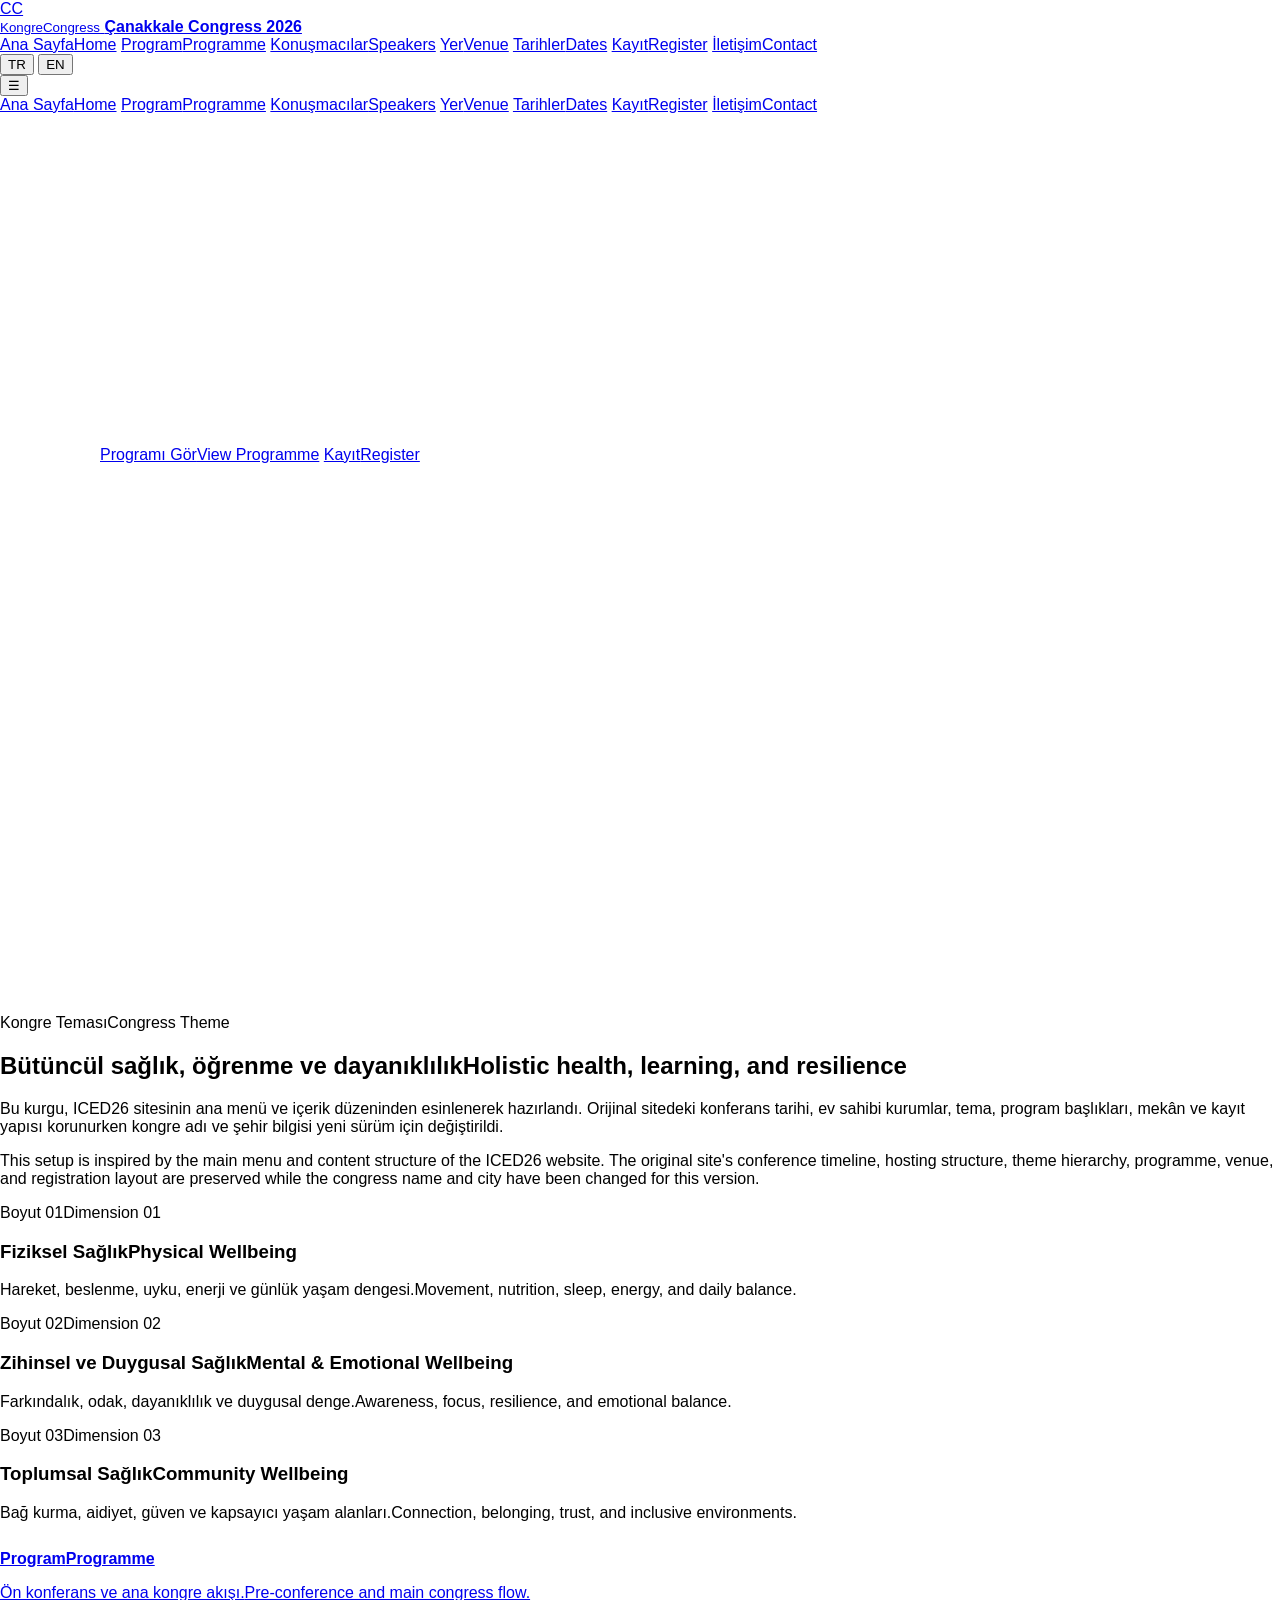
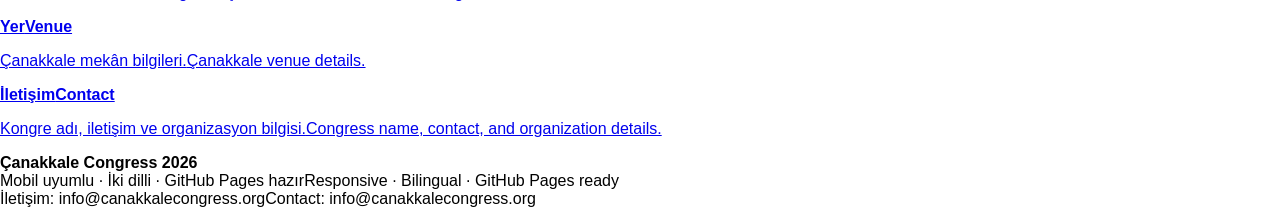
==== commit 2d1c123d: "Update index.html" ====
--- a/index.html
+++ b/index.html
@@ -4,47 +4,133 @@
   <meta charset="UTF-8" />
   <meta name="viewport" content="width=device-width, initial-scale=1.0" />
   <title>Çanakkale Congress 2026</title>
-
-  <link href="style.css" rel="stylesheet" />
+  <meta name="description" content="Bilingual congress website template." />
+  <link rel="preconnect" href="https://fonts.googleapis.com" />
+  <link rel="preconnect" href="https://fonts.gstatic.com" crossorigin />
+  <link href="https://fonts.googleapis.com/css2?family=Inter:wght@400;500;600;700;800&display=swap" rel="stylesheet" />
+  <link rel="stylesheet" href="style.css" />
 </head>
-
 <body>
-
 <header class="topbar">
   <div class="container topbar-inner">
     <a href="index.html" class="brand">
       <div class="brand-badge">CC</div>
       <div class="brand-text">
-        <small>Kongre</small>
+        <small><span data-lang-inline="tr">Kongre</span><span data-lang-inline="en">Congress</span></small>
         <strong>Çanakkale Congress 2026</strong>
       </div>
     </a>
-  </div>
-</header>
 
-<main>
+    <nav class="desktop-nav">
+      <a href="index.html" class="active"><span data-lang-inline="tr">Ana Sayfa</span><span data-lang-inline="en">Home</span></a>
+      <a href="programme.html"><span data-lang-inline="tr">Program</span><span data-lang-inline="en">Programme</span></a>
+      <a href="speakers.html"><span data-lang-inline="tr">Konuşmacılar</span><span data-lang-inline="en">Speakers</span></a>
+      <a href="venue.html"><span data-lang-inline="tr">Yer</span><span data-lang-inline="en">Venue</span></a>
+      <a href="dates.html"><span data-lang-inline="tr">Tarihler</span><span data-lang-inline="en">Dates</span></a>
+      <a href="register.html"><span data-lang-inline="tr">Kayıt</span><span data-lang-inline="en">Register</span></a>
+      <a href="contact.html"><span data-lang-inline="tr">İletişim</span><span data-lang-inline="en">Contact</span></a>
+    </nav>
 
-<!-- HERO -->
-<section class="hero">
-
-  <!-- SLIDER -->
-  <div class="hero-slider">
-    <div class="slide active" style="background-image:url('canakkale.webp')"></div>
-    <div class="slide" style="background-image:url('slider2.webp')"></div>
-  </div>
-
-  <div class="container hero-inner">
-    <div>
-      <h1>ÇANAKKALE 2026</h1>
-      <p>Sağlığın farklı boyutları</p>
+    <div class="topbar-actions">
+      <div class="lang-switch" aria-label="Language switcher">
+        <button id="langTR" class="active" type="button">TR</button>
+        <button id="langEN" type="button">EN</button>
+      </div>
+      <button class="menu-toggle" id="menuToggle" type="button" aria-label="Menu">☰</button>
     </div>
   </div>
 
-</section>
+  <div class="container mobile-panel" id="mobilePanel">
+    <nav>
+      <a href="index.html"><span data-lang-inline="tr">Ana Sayfa</span><span data-lang-inline="en">Home</span></a>
+      <a href="programme.html"><span data-lang-inline="tr">Program</span><span data-lang-inline="en">Programme</span></a>
+      <a href="speakers.html"><span data-lang-inline="tr">Konuşmacılar</span><span data-lang-inline="en">Speakers</span></a>
+      <a href="venue.html"><span data-lang-inline="tr">Yer</span><span data-lang-inline="en">Venue</span></a>
+      <a href="dates.html"><span data-lang-inline="tr">Tarihler</span><span data-lang-inline="en">Dates</span></a>
+      <a href="register.html"><span data-lang-inline="tr">Kayıt</span><span data-lang-inline="en">Register</span></a>
+      <a href="contact.html"><span data-lang-inline="tr">İletişim</span><span data-lang-inline="en">Contact</span></a>
+    </nav>
+  </div>
+</header>
+<main>
+  <section class="hero">
+    <div class="container hero-inner">
+      <div>
+        <div class="eyebrow"><span data-lang-inline="tr">Uluslararası Kongre</span><span data-lang-inline="en">International Congress</span></div>
+        <h1>ÇANAKKALE 2026</h1>
+        <h2>
+          <span data-lang="tr">Sağlığın farklı boyutları ve toplumsal iyilik hali</span>
+          <span data-lang="en">Different dimensions of health and community wellbeing</span>
+        </h2>
+        <p>
+          <span data-lang="tr">Ana görsel olarak yüklediğin Çanakkale Köprüsü fotoğrafı kullanıldı. Bu sürüm, klon yapıyı koruyup kongre adı, yer ve iletişim bilgilerini değiştirilmiş bir formatta gerçek çok sayfalı siteye dönüştürür.</span>
+          <span data-lang="en">Your uploaded Çanakkale Bridge image is used as the hero visual. This version keeps the clone structure while turning the site into a real multi-page website with changed congress name, location, and contact details.</span>
+        </p>
+        <div class="hero-cta">
+          <a class="btn btn-primary" href="programme.html"><span data-lang-inline="tr">Programı Gör</span><span data-lang-inline="en">View Programme</span></a>
+          <a class="btn btn-secondary" href="register.html"><span data-lang-inline="tr">Kayıt</span><span data-lang-inline="en">Register</span></a>
+        </div>
+      </div>
 
+      <aside class="hero-card">
+        <div class="eyebrow"><span data-lang-inline="tr">Yer</span><span data-lang-inline="en">Location</span></div>
+        <h3><span data-lang="tr">Çanakkale, Türkiye</span><span data-lang="en">Çanakkale, Türkiye</span></h3>
+        <p>
+          <span data-lang="tr">Etkinlik yapısı, orijinal konferans sitesinin menü ve bölüm mantığını temel alır; ancak yeni kongre kimliğiyle güncellenmiştir.</span>
+          <span data-lang="en">The event structure follows the menu and section logic of the original conference site, but it is updated with a new congress identity.</span>
+        </p>
+      </aside>
+    </div>
+  </section>
+
+  <section class="section">
+    <div class="container">
+      <div class="grid-2">
+        <div class="section-head">
+          <div class="eyebrow"><span data-lang-inline="tr">Kongre Teması</span><span data-lang-inline="en">Congress Theme</span></div>
+          <h2><span data-lang="tr">Bütüncül sağlık, öğrenme ve dayanıklılık</span><span data-lang="en">Holistic health, learning, and resilience</span></h2>
+        </div>
+        <div>
+          <p class="muted" data-lang="tr">Bu kurgu, ICED26 sitesinin ana menü ve içerik düzeninden esinlenerek hazırlandı. Orijinal sitedeki konferans tarihi, ev sahibi kurumlar, tema, program başlıkları, mekân ve kayıt yapısı korunurken kongre adı ve şehir bilgisi yeni sürüm için değiştirildi.</p>
+          <p class="muted" data-lang="en">This setup is inspired by the main menu and content structure of the ICED26 website. The original site's conference timeline, hosting structure, theme hierarchy, programme, venue, and registration layout are preserved while the congress name and city have been changed for this version.</p>
+        </div>
+      </div>
+
+      <div class="cards-3">
+        <article class="card">
+          <div class="eyebrow"><span data-lang-inline="tr">Boyut 01</span><span data-lang-inline="en">Dimension 01</span></div>
+          <h3><span data-lang="tr">Fiziksel Sağlık</span><span data-lang="en">Physical Wellbeing</span></h3>
+          <p><span data-lang="tr">Hareket, beslenme, uyku, enerji ve günlük yaşam dengesi.</span><span data-lang="en">Movement, nutrition, sleep, energy, and daily balance.</span></p>
+        </article>
+        <article class="card">
+          <div class="eyebrow"><span data-lang-inline="tr">Boyut 02</span><span data-lang-inline="en">Dimension 02</span></div>
+          <h3><span data-lang="tr">Zihinsel ve Duygusal Sağlık</span><span data-lang="en">Mental & Emotional Wellbeing</span></h3>
+          <p><span data-lang="tr">Farkındalık, odak, dayanıklılık ve duygusal denge.</span><span data-lang="en">Awareness, focus, resilience, and emotional balance.</span></p>
+        </article>
+        <article class="card">
+          <div class="eyebrow"><span data-lang-inline="tr">Boyut 03</span><span data-lang-inline="en">Dimension 03</span></div>
+          <h3><span data-lang="tr">Toplumsal Sağlık</span><span data-lang="en">Community Wellbeing</span></h3>
+          <p><span data-lang="tr">Bağ kurma, aidiyet, güven ve kapsayıcı yaşam alanları.</span><span data-lang="en">Connection, belonging, trust, and inclusive environments.</span></p>
+        </article>
+      </div>
+
+      <div class="page-links" style="margin-top:28px;">
+        <a href="programme.html" class="page-link"><strong><span data-lang-inline="tr">Program</span><span data-lang-inline="en">Programme</span></strong><p class="muted"><span data-lang="tr">Ön konferans ve ana kongre akışı.</span><span data-lang="en">Pre-conference and main congress flow.</span></p></a>
+        <a href="venue.html" class="page-link"><strong><span data-lang-inline="tr">Yer</span><span data-lang-inline="en">Venue</span></strong><p class="muted"><span data-lang="tr">Çanakkale mekân bilgileri.</span><span data-lang="en">Çanakkale venue details.</span></p></a>
+        <a href="contact.html" class="page-link"><strong><span data-lang-inline="tr">İletişim</span><span data-lang-inline="en">Contact</span></strong><p class="muted"><span data-lang="tr">Kongre adı, iletişim ve organizasyon bilgisi.</span><span data-lang="en">Congress name, contact, and organization details.</span></p></a>
+      </div>
+    </div>
+  </section>
 </main>
-
+<footer class="footer">
+  <div class="container footer-inner">
+    <div>
+      <strong>Çanakkale Congress 2026</strong>
+      <div><span data-lang-inline="tr">Mobil uyumlu · İki dilli · GitHub Pages hazır</span><span data-lang-inline="en">Responsive · Bilingual · GitHub Pages ready</span></div>
+    </div>
+    <div><span data-lang-inline="tr">İletişim: info@canakkalecongress.org</span><span data-lang-inline="en">Contact: info@canakkalecongress.org</span></div>
+  </div>
+</footer>
 <script src="script.js"></script>
-
 </body>
 </html>
--- a/style.css
+++ b/style.css
@@ -1,193 +1,38 @@
-:root {
-  --bg: #f6f0ea;
-  --surface: #fffaf6;
-  --card: #ffffff;
-  --text: #1f1a19;
-  --muted: #6d625d;
-  --accent: #8a5a44;
-  --accent-dark: #5c3a2b;
-  --line: rgba(31, 26, 25, 0.1);
-  --hero-overlay: rgba(15, 11, 10, 0.42);
-  --shadow: 0 18px 60px rgba(0, 0, 0, 0.08);
-  --radius: 28px;
-  --max: 1240px;
+body {
+  margin: 0;
+  font-family: Arial, sans-serif;
 }
 
-* { box-sizing: border-box; }
-html { scroll-behavior: smooth; }
-body {
-  margin: 0;
-  font-family: "Inter", ui-sans-serif, system-ui, -apple-system, BlinkMacSystemFont, "Segoe UI", sans-serif;
-  color: var(--text);
-  background: var(--bg);
-  line-height: 1.6;
-}
-img { max-width: 100%; display: block; }
-a { color: inherit; text-decoration: none; }
-button { font: inherit; }
-.container { width: min(var(--max), calc(100% - 32px)); margin: 0 auto; }
-
-.topbar {
-  position: sticky; top: 0; z-index: 1000; backdrop-filter: blur(14px);
-  background: rgba(246, 240, 234, 0.9); border-bottom: 1px solid var(--line);
-}
-.topbar-inner {
-  display: flex; align-items: center; justify-content: space-between; gap: 20px; min-height: 78px;
-}
-.brand { display: flex; align-items: center; gap: 12px; min-width: 0; }
-.brand-badge {
-  width: 46px; height: 46px; border-radius: 50%;
-  background: linear-gradient(145deg, #ffffff, #efe5dc);
-  border: 1px solid var(--line); box-shadow: var(--shadow);
-  display: grid; place-items: center; font-weight: 800; color: var(--accent-dark);
-}
-.brand-text small {
-  display: block; font-size: 11px; letter-spacing: .28em; text-transform: uppercase; color: var(--muted); margin-bottom: 2px;
-}
-.brand-text strong { display: block; font-size: 19px; letter-spacing: -.02em; }
-.desktop-nav { display: flex; align-items: center; gap: 18px; flex-wrap: wrap; justify-content: flex-end; }
-.desktop-nav a { font-size: 14px; color: var(--muted); transition: .2s ease; }
-.desktop-nav a:hover, .desktop-nav a.active { color: var(--text); }
-
-.topbar-actions { display: flex; align-items: center; gap: 10px; }
-.lang-switch {
-  display: inline-flex; border: 1px solid var(--line); border-radius: 999px; padding: 4px; background: #fff;
-}
-.lang-switch button {
-  border: 0; background: transparent; border-radius: 999px; padding: 8px 12px; cursor: pointer; color: var(--muted);
-}
-.lang-switch button.active { background: var(--text); color: #fff; }
-.menu-toggle {
-  display: none; width: 44px; height: 44px; border-radius: 50%; border: 1px solid var(--line); background: #fff; cursor: pointer;
-}
-.mobile-panel { display: none; border-top: 1px solid var(--line); padding: 14px 0 18px; }
-.mobile-panel.open { display: block; }
-.mobile-panel nav { display: grid; gap: 10px; }
-.mobile-panel a {
-  padding: 12px 14px; border-radius: 16px; background: rgba(255,255,255,.72); border: 1px solid var(--line); color: var(--muted);
+/* HERO */
+.hero {
+  position: relative;
+  height: 100vh;
+  overflow: hidden;
 }
 
-.hero {
-  position: relative; min-height: 84vh; display: grid; align-items: end; overflow: hidden; border-bottom: 1px solid var(--line);
-  background:
-    linear-gradient(var(--hero-overlay), var(--hero-overlay)),
-    url("canakkale.webp") center/cover no-repeat;
-  color: #fff;
-}
-.hero::after {
-  content: ""; position: absolute; inset: auto 0 0 0; height: 180px;
-  background: linear-gradient(to top, rgba(0,0,0,.35), transparent); pointer-events: none;
-}
-.hero-inner {
-  position: relative; z-index: 1; display: grid; grid-template-columns: 1.2fr .8fr; gap: 28px; align-items: end; padding: 84px 0 70px;
-}
-.eyebrow { font-size: 12px; text-transform: uppercase; letter-spacing: .35em; opacity: .82; margin-bottom: 14px; }
-.hero h1 { margin: 0; font-size: clamp(44px, 9vw, 88px); line-height: .95; letter-spacing: -.05em; }
-.hero h2 { margin: 16px 0 0; font-size: clamp(24px, 4vw, 42px); line-height: 1.08; max-width: 880px; }
-.hero p { max-width: 760px; font-size: clamp(16px, 2vw, 19px); opacity: .9; margin-top: 22px; }
-.hero-cta { display: flex; flex-wrap: wrap; gap: 12px; margin-top: 28px; }
-
-.btn {
-  display: inline-flex; align-items: center; justify-content: center; min-height: 48px; padding: 0 20px;
-  border-radius: 999px; border: 1px solid transparent; cursor: pointer; transition: .2s ease; font-weight: 600;
-}
-.btn-primary { background: #fff; color: var(--text); }
-.btn-primary:hover { transform: translateY(-1px); }
-.btn-secondary { background: transparent; color: #fff; border-color: rgba(255,255,255,.24); }
-.btn-secondary:hover { background: rgba(255,255,255,.08); }
-
-.hero-card {
-  justify-self: end; width: min(100%, 420px); border-radius: 30px; background: rgba(255,255,255,.1);
-  border: 1px solid rgba(255,255,255,.18); box-shadow: 0 20px 70px rgba(0,0,0,.16); padding: 24px; backdrop-filter: blur(16px);
-}
-.hero-card h3 { margin: 10px 0 8px; font-size: 28px; line-height: 1.1; }
-.hero-card p { margin: 0; font-size: 15px; }
-
-.section { padding: 88px 0; }
-.section.alt {
-  background: rgba(255,255,255,.5); border-top: 1px solid var(--line); border-bottom: 1px solid var(--line);
-}
-.section-head { max-width: 880px; margin-bottom: 34px; }
-.section-head h2, .section-head h3 {
-  margin: 8px 0 0; font-size: clamp(32px, 4vw, 52px); line-height: 1.05; letter-spacing: -.04em;
-}
-.section-head p { color: var(--muted); margin-top: 14px; font-size: 16px; }
-
-.grid-2 { display: grid; grid-template-columns: .88fr 1.12fr; gap: 34px; }
-.cards-3 { display: grid; grid-template-columns: repeat(3, 1fr); gap: 22px; margin-top: 28px; }
-.card {
-  background: var(--card); border: 1px solid var(--line); border-radius: var(--radius); padding: 26px; box-shadow: var(--shadow);
-}
-.card h3, .card h4 { margin: 8px 0 8px; font-size: 28px; line-height: 1.08; letter-spacing: -.03em; }
-.card p, .card li, .muted { color: var(--muted); }
-
-.list {
-  padding: 0; list-style: none; display: grid; gap: 12px; margin: 18px 0 0;
-}
-.list li { display: grid; grid-template-columns: 10px 1fr; gap: 12px; align-items: start; font-size: 15px; }
-.dot { width: 7px; height: 7px; border-radius: 50%; background: var(--accent); margin-top: 10px; }
-
-.schedule { display: grid; gap: 18px; grid-template-columns: repeat(2, 1fr); }
-.speaker-grid { display: grid; grid-template-columns: repeat(3, 1fr); gap: 22px; }
-.speaker-card { overflow: hidden; padding: 0; }
-.speaker-card img { width: 100%; aspect-ratio: 1 / 1.05; object-fit: cover; background: #ece4dc; }
-.speaker-body { padding: 22px; }
-
-.table-wrap {
-  overflow: hidden; border-radius: 28px; border: 1px solid var(--line); background: #fff; box-shadow: var(--shadow);
-}
-table { width: 100%; border-collapse: collapse; }
-th, td {
-  padding: 18px 20px; text-align: left; border-bottom: 1px solid var(--line); vertical-align: top;
-}
-th {
-  background: rgba(31,26,25,.04); font-size: 13px; text-transform: uppercase; letter-spacing: .15em; color: var(--muted);
-}
-tr:last-child td { border-bottom: 0; }
-
-.pricing {
-  background: #201a19; color: #fff; border-radius: 32px; padding: 28px; box-shadow: var(--shadow);
-}
-.pricing .table-wrap { background: transparent; border-color: rgba(255,255,255,.12); box-shadow: none; }
-.pricing th, .pricing td { border-color: rgba(255,255,255,.1); }
-.pricing th { background: rgba(255,255,255,.06); color: rgba(255,255,255,.68); }
-.pricing td { color: rgba(255,255,255,.88); }
-
-.page-links { display: grid; grid-template-columns: repeat(3, 1fr); gap: 22px; }
-.page-link {
-  padding: 26px; border-radius: 28px; background: #fff; border: 1px solid var(--line); box-shadow: var(--shadow); transition: .2s ease;
-}
-.page-link:hover { transform: translateY(-3px); }
-.footer {
-  border-top: 1px solid var(--line); background: #181312; color: rgba(255,255,255,.7); padding: 30px 0;
-}
-.footer-inner {
-  display: flex; align-items: center; justify-content: space-between; gap: 18px; flex-wrap: wrap;
+/* SLIDER */
+.hero-slider {
+  position: absolute;
+  inset: 0;
 }
 
-[data-lang] { display: none; }
-html.lang-tr [data-lang="tr"] { display: block; }
-html.lang-en [data-lang="en"] { display: block; }
-html.lang-tr [data-lang-inline="tr"], html.lang-en [data-lang-inline="en"] { display: inline; }
-html.lang-tr [data-lang-inline="en"], html.lang-en [data-lang-inline="tr"] { display: none; }
+.slide {
+  position: absolute;
+  inset: 0;
+  background-size: cover;
+  background-position: center;
+  opacity: 0;
+  transition: opacity 1s ease-in-out;
+}
 
-@media (max-width: 1080px) {
-  .desktop-nav { display: none; }
-  .menu-toggle { display: inline-grid; place-items: center; }
-  .hero-inner, .grid-2, .cards-3, .schedule, .speaker-grid, .page-links { grid-template-columns: 1fr; }
-  .hero-card { justify-self: stretch; }
+.slide.active {
+  opacity: 1;
 }
-@media (max-width: 720px) {
-  .container { width: min(var(--max), calc(100% - 20px)); }
-  .topbar-inner { min-height: 70px; }
-  .section { padding: 62px 0; }
-  .card, .page-link, .pricing { padding: 20px; }
-  th, td { padding: 14px 14px; font-size: 14px; }
-  .hero { min-height: 78vh; }
-  .hero-inner { padding: 60px 0 44px; }
-  .hero-card h3 { font-size: 24px; }
-  .hero-cta { gap: 10px; }
-  .btn { width: 100%; }
-  .topbar-actions { gap: 8px; }
-  .brand-text strong { font-size: 17px; }
-}+
+/* CONTENT */
+.hero-inner {
+  position: relative;
+  z-index: 2;
+  color: white;
+  padding: 100px;
+}
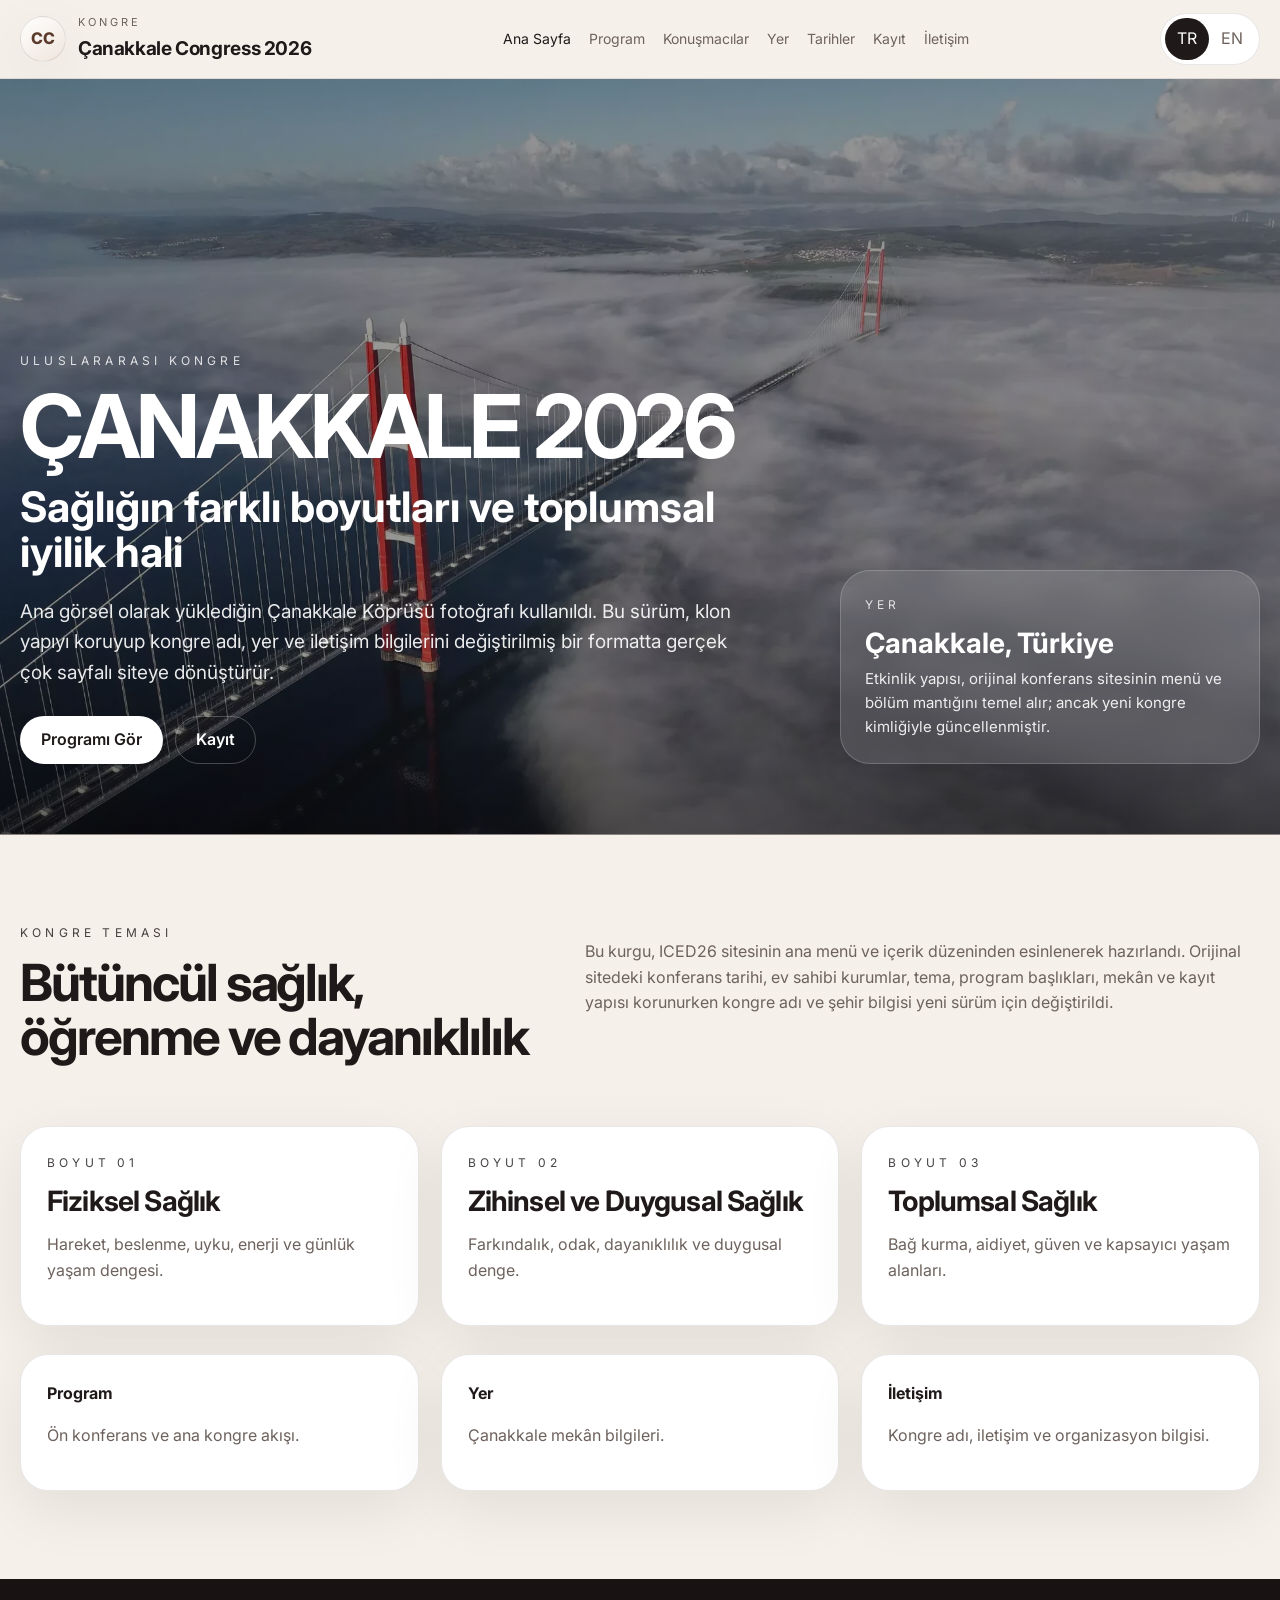
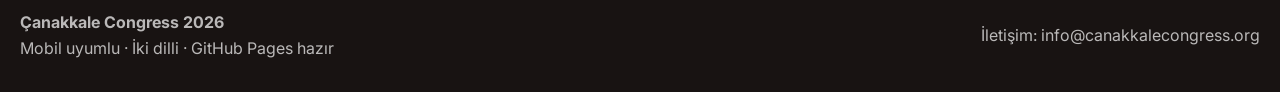
==== commit 919eb9f7: "Update index.html" ====
--- a/index.html
+++ b/index.html
@@ -3,7 +3,8 @@
 <head>
   <meta charset="UTF-8" />
   <meta name="viewport" content="width=device-width, initial-scale=1.0" />
-  <title>Çanakkale Congress 2026</title>
+  <title>7th International Conference on
+Different Aspects of Health</title>
   <meta name="description" content="Bilingual congress website template." />
   <link rel="preconnect" href="https://fonts.googleapis.com" />
   <link rel="preconnect" href="https://fonts.gstatic.com" crossorigin />
--- a/style.css
+++ b/style.css
@@ -1,38 +1,193 @@
+:root {
+  --bg: #f6f0ea;
+  --surface: #fffaf6;
+  --card: #ffffff;
+  --text: #1f1a19;
+  --muted: #6d625d;
+  --accent: #8a5a44;
+  --accent-dark: #5c3a2b;
+  --line: rgba(31, 26, 25, 0.1);
+  --hero-overlay: rgba(15, 11, 10, 0.42);
+  --shadow: 0 18px 60px rgba(0, 0, 0, 0.08);
+  --radius: 28px;
+  --max: 1240px;
+}
+
+* { box-sizing: border-box; }
+html { scroll-behavior: smooth; }
 body {
   margin: 0;
-  font-family: Arial, sans-serif;
+  font-family: "Inter", ui-sans-serif, system-ui, -apple-system, BlinkMacSystemFont, "Segoe UI", sans-serif;
+  color: var(--text);
+  background: var(--bg);
+  line-height: 1.6;
+}
+img { max-width: 100%; display: block; }
+a { color: inherit; text-decoration: none; }
+button { font: inherit; }
+.container { width: min(var(--max), calc(100% - 32px)); margin: 0 auto; }
+
+.topbar {
+  position: sticky; top: 0; z-index: 1000; backdrop-filter: blur(14px);
+  background: rgba(246, 240, 234, 0.9); border-bottom: 1px solid var(--line);
+}
+.topbar-inner {
+  display: flex; align-items: center; justify-content: space-between; gap: 20px; min-height: 78px;
+}
+.brand { display: flex; align-items: center; gap: 12px; min-width: 0; }
+.brand-badge {
+  width: 46px; height: 46px; border-radius: 50%;
+  background: linear-gradient(145deg, #ffffff, #efe5dc);
+  border: 1px solid var(--line); box-shadow: var(--shadow);
+  display: grid; place-items: center; font-weight: 800; color: var(--accent-dark);
+}
+.brand-text small {
+  display: block; font-size: 11px; letter-spacing: .28em; text-transform: uppercase; color: var(--muted); margin-bottom: 2px;
+}
+.brand-text strong { display: block; font-size: 19px; letter-spacing: -.02em; }
+.desktop-nav { display: flex; align-items: center; gap: 18px; flex-wrap: wrap; justify-content: flex-end; }
+.desktop-nav a { font-size: 14px; color: var(--muted); transition: .2s ease; }
+.desktop-nav a:hover, .desktop-nav a.active { color: var(--text); }
+
+.topbar-actions { display: flex; align-items: center; gap: 10px; }
+.lang-switch {
+  display: inline-flex; border: 1px solid var(--line); border-radius: 999px; padding: 4px; background: #fff;
+}
+.lang-switch button {
+  border: 0; background: transparent; border-radius: 999px; padding: 8px 12px; cursor: pointer; color: var(--muted);
+}
+.lang-switch button.active { background: var(--text); color: #fff; }
+.menu-toggle {
+  display: none; width: 44px; height: 44px; border-radius: 50%; border: 1px solid var(--line); background: #fff; cursor: pointer;
+}
+.mobile-panel { display: none; border-top: 1px solid var(--line); padding: 14px 0 18px; }
+.mobile-panel.open { display: block; }
+.mobile-panel nav { display: grid; gap: 10px; }
+.mobile-panel a {
+  padding: 12px 14px; border-radius: 16px; background: rgba(255,255,255,.72); border: 1px solid var(--line); color: var(--muted);
 }
 
-/* HERO */
 .hero {
-  position: relative;
-  height: 100vh;
-  overflow: hidden;
+  position: relative; min-height: 84vh; display: grid; align-items: end; overflow: hidden; border-bottom: 1px solid var(--line);
+  background:
+    linear-gradient(var(--hero-overlay), var(--hero-overlay)),
+    url("canakkale.webp") center/cover no-repeat;
+  color: #fff;
+}
+.hero::after {
+  content: ""; position: absolute; inset: auto 0 0 0; height: 180px;
+  background: linear-gradient(to top, rgba(0,0,0,.35), transparent); pointer-events: none;
+}
+.hero-inner {
+  position: relative; z-index: 1; display: grid; grid-template-columns: 1.2fr .8fr; gap: 28px; align-items: end; padding: 84px 0 70px;
+}
+.eyebrow { font-size: 12px; text-transform: uppercase; letter-spacing: .35em; opacity: .82; margin-bottom: 14px; }
+.hero h1 { margin: 0; font-size: clamp(44px, 9vw, 88px); line-height: .95; letter-spacing: -.05em; }
+.hero h2 { margin: 16px 0 0; font-size: clamp(24px, 4vw, 42px); line-height: 1.08; max-width: 880px; }
+.hero p { max-width: 760px; font-size: clamp(16px, 2vw, 19px); opacity: .9; margin-top: 22px; }
+.hero-cta { display: flex; flex-wrap: wrap; gap: 12px; margin-top: 28px; }
+
+.btn {
+  display: inline-flex; align-items: center; justify-content: center; min-height: 48px; padding: 0 20px;
+  border-radius: 999px; border: 1px solid transparent; cursor: pointer; transition: .2s ease; font-weight: 600;
+}
+.btn-primary { background: #fff; color: var(--text); }
+.btn-primary:hover { transform: translateY(-1px); }
+.btn-secondary { background: transparent; color: #fff; border-color: rgba(255,255,255,.24); }
+.btn-secondary:hover { background: rgba(255,255,255,.08); }
+
+.hero-card {
+  justify-self: end; width: min(100%, 420px); border-radius: 30px; background: rgba(255,255,255,.1);
+  border: 1px solid rgba(255,255,255,.18); box-shadow: 0 20px 70px rgba(0,0,0,.16); padding: 24px; backdrop-filter: blur(16px);
+}
+.hero-card h3 { margin: 10px 0 8px; font-size: 28px; line-height: 1.1; }
+.hero-card p { margin: 0; font-size: 15px; }
+
+.section { padding: 88px 0; }
+.section.alt {
+  background: rgba(255,255,255,.5); border-top: 1px solid var(--line); border-bottom: 1px solid var(--line);
+}
+.section-head { max-width: 880px; margin-bottom: 34px; }
+.section-head h2, .section-head h3 {
+  margin: 8px 0 0; font-size: clamp(32px, 4vw, 52px); line-height: 1.05; letter-spacing: -.04em;
+}
+.section-head p { color: var(--muted); margin-top: 14px; font-size: 16px; }
+
+.grid-2 { display: grid; grid-template-columns: .88fr 1.12fr; gap: 34px; }
+.cards-3 { display: grid; grid-template-columns: repeat(3, 1fr); gap: 22px; margin-top: 28px; }
+.card {
+  background: var(--card); border: 1px solid var(--line); border-radius: var(--radius); padding: 26px; box-shadow: var(--shadow);
+}
+.card h3, .card h4 { margin: 8px 0 8px; font-size: 28px; line-height: 1.08; letter-spacing: -.03em; }
+.card p, .card li, .muted { color: var(--muted); }
+
+.list {
+  padding: 0; list-style: none; display: grid; gap: 12px; margin: 18px 0 0;
+}
+.list li { display: grid; grid-template-columns: 10px 1fr; gap: 12px; align-items: start; font-size: 15px; }
+.dot { width: 7px; height: 7px; border-radius: 50%; background: var(--accent); margin-top: 10px; }
+
+.schedule { display: grid; gap: 18px; grid-template-columns: repeat(2, 1fr); }
+.speaker-grid { display: grid; grid-template-columns: repeat(3, 1fr); gap: 22px; }
+.speaker-card { overflow: hidden; padding: 0; }
+.speaker-card img { width: 100%; aspect-ratio: 1 / 1.05; object-fit: cover; background: #ece4dc; }
+.speaker-body { padding: 22px; }
+
+.table-wrap {
+  overflow: hidden; border-radius: 28px; border: 1px solid var(--line); background: #fff; box-shadow: var(--shadow);
+}
+table { width: 100%; border-collapse: collapse; }
+th, td {
+  padding: 18px 20px; text-align: left; border-bottom: 1px solid var(--line); vertical-align: top;
+}
+th {
+  background: rgba(31,26,25,.04); font-size: 13px; text-transform: uppercase; letter-spacing: .15em; color: var(--muted);
+}
+tr:last-child td { border-bottom: 0; }
+
+.pricing {
+  background: #201a19; color: #fff; border-radius: 32px; padding: 28px; box-shadow: var(--shadow);
+}
+.pricing .table-wrap { background: transparent; border-color: rgba(255,255,255,.12); box-shadow: none; }
+.pricing th, .pricing td { border-color: rgba(255,255,255,.1); }
+.pricing th { background: rgba(255,255,255,.06); color: rgba(255,255,255,.68); }
+.pricing td { color: rgba(255,255,255,.88); }
+
+.page-links { display: grid; grid-template-columns: repeat(3, 1fr); gap: 22px; }
+.page-link {
+  padding: 26px; border-radius: 28px; background: #fff; border: 1px solid var(--line); box-shadow: var(--shadow); transition: .2s ease;
+}
+.page-link:hover { transform: translateY(-3px); }
+.footer {
+  border-top: 1px solid var(--line); background: #181312; color: rgba(255,255,255,.7); padding: 30px 0;
+}
+.footer-inner {
+  display: flex; align-items: center; justify-content: space-between; gap: 18px; flex-wrap: wrap;
 }
 
-/* SLIDER */
-.hero-slider {
-  position: absolute;
-  inset: 0;
+[data-lang] { display: none; }
+html.lang-tr [data-lang="tr"] { display: block; }
+html.lang-en [data-lang="en"] { display: block; }
+html.lang-tr [data-lang-inline="tr"], html.lang-en [data-lang-inline="en"] { display: inline; }
+html.lang-tr [data-lang-inline="en"], html.lang-en [data-lang-inline="tr"] { display: none; }
+
+@media (max-width: 1080px) {
+  .desktop-nav { display: none; }
+  .menu-toggle { display: inline-grid; place-items: center; }
+  .hero-inner, .grid-2, .cards-3, .schedule, .speaker-grid, .page-links { grid-template-columns: 1fr; }
+  .hero-card { justify-self: stretch; }
 }
-
-.slide {
-  position: absolute;
-  inset: 0;
-  background-size: cover;
-  background-position: center;
-  opacity: 0;
-  transition: opacity 1s ease-in-out;
+@media (max-width: 720px) {
+  .container { width: min(var(--max), calc(100% - 20px)); }
+  .topbar-inner { min-height: 70px; }
+  .section { padding: 62px 0; }
+  .card, .page-link, .pricing { padding: 20px; }
+  th, td { padding: 14px 14px; font-size: 14px; }
+  .hero { min-height: 78vh; }
+  .hero-inner { padding: 60px 0 44px; }
+  .hero-card h3 { font-size: 24px; }
+  .hero-cta { gap: 10px; }
+  .btn { width: 100%; }
+  .topbar-actions { gap: 8px; }
+  .brand-text strong { font-size: 17px; }
 }
-
-.slide.active {
-  opacity: 1;
-}
-
-/* CONTENT */
-.hero-inner {
-  position: relative;
-  z-index: 2;
-  color: white;
-  padding: 100px;
-}
